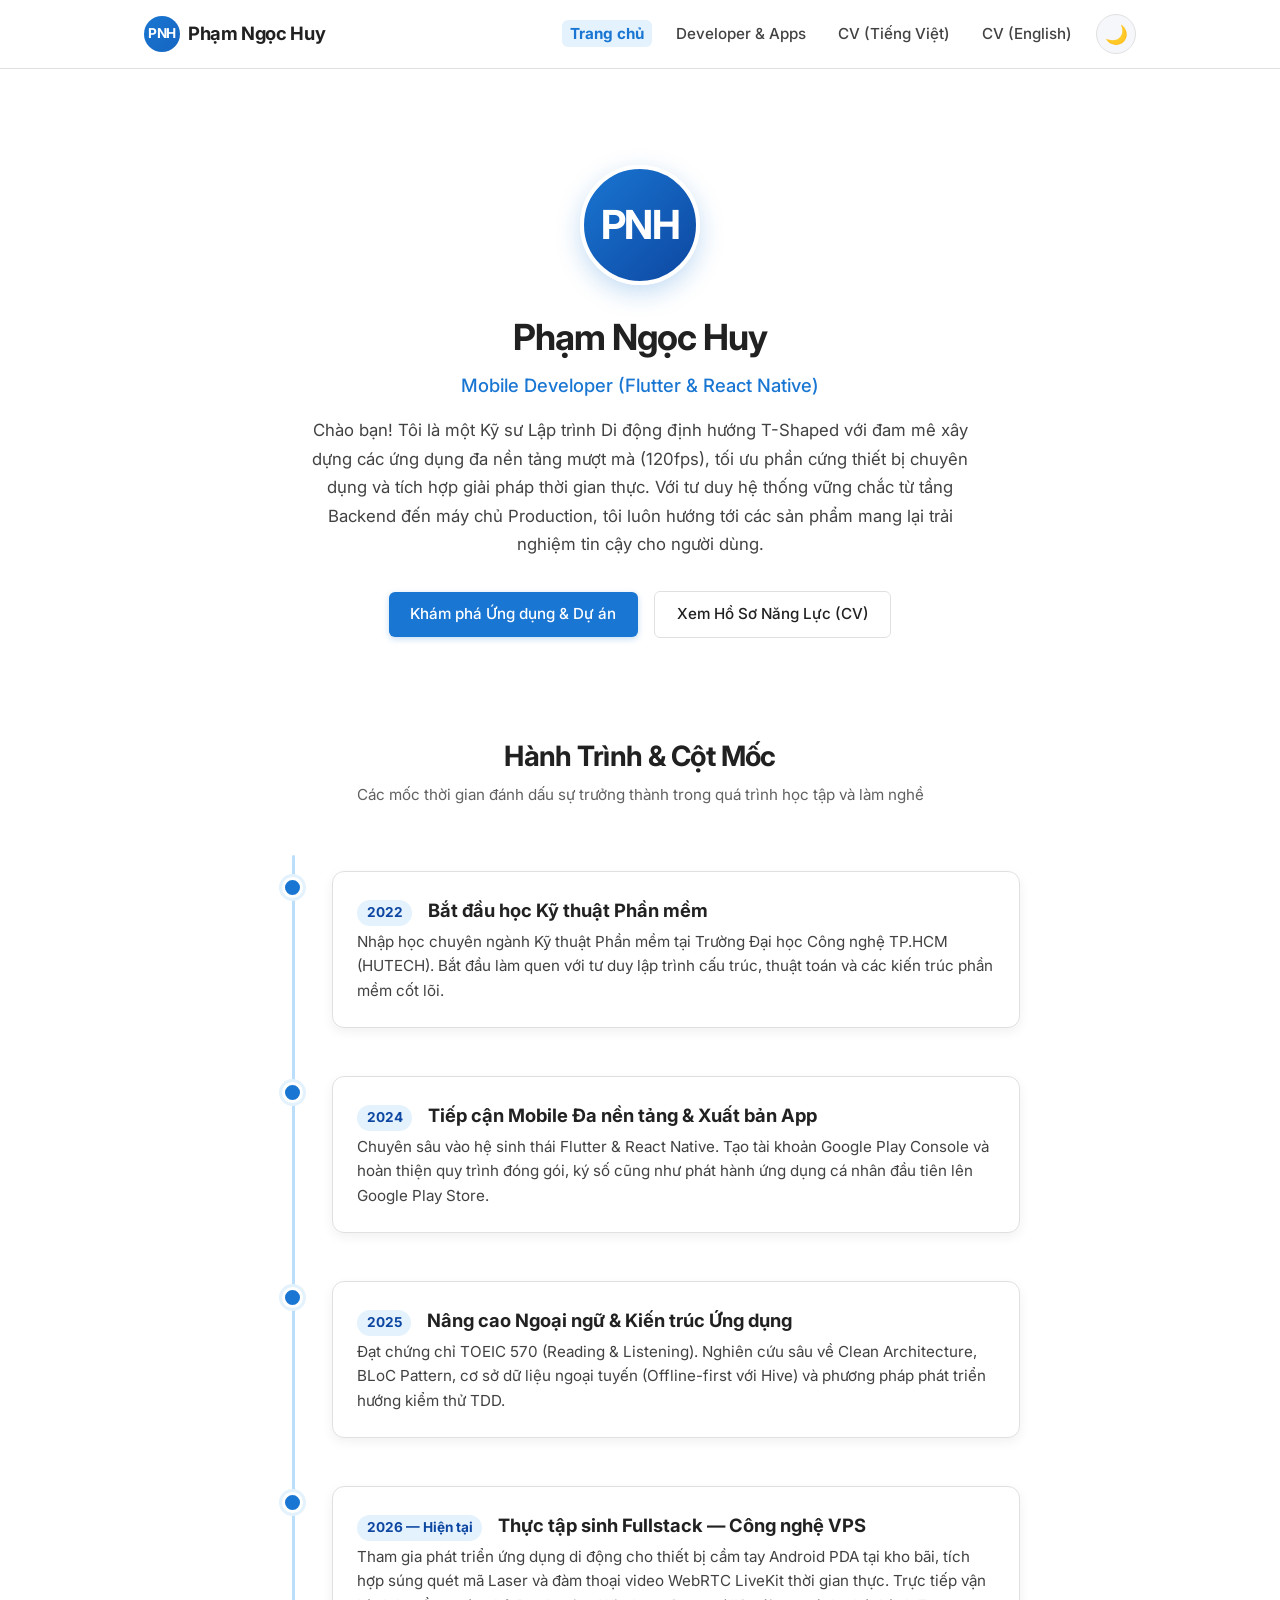
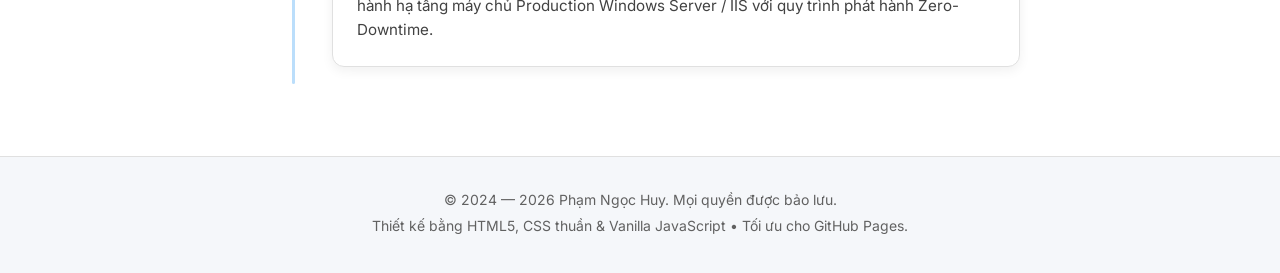
==== index.html @ 2a09f3a9 "fix(a11y, print): resolve dark mode print text, button contrast, safe storage, and accessibility" ====
<!DOCTYPE html>
<html lang="vi">
<head>
  <meta charset="UTF-8">
  <meta name="viewport" content="width=device-width, initial-scale=1.0">
  <!-- EDITABLE: Thay đổi tiêu đề và mô tả SEO cho trang web của bạn -->
  <title>Phạm Ngọc Huy — Mobile Developer Portfolio</title>
  <meta name="description" content="Website cá nhân của Phạm Ngọc Huy — Kỹ sư Lập trình Di động (Flutter & React Native), T-Shaped Fullstack Developer.">
  <link rel="icon" type="image/svg+xml" href="assets/favicon.svg">
  
  <!-- Google Fonts: Inter -->
  <link rel="preconnect" href="https://fonts.googleapis.com">
  <link rel="preconnect" href="https://fonts.gstatic.com" crossorigin>
  <link href="https://fonts.googleapis.com/css2?family=Inter:wght@400;500;700&display=swap" rel="stylesheet">
  
  <!-- Shared Stylesheet -->
  <link rel="stylesheet" href="css/style.css">
</head>
<body>

  <!-- ========================================================================
       SITE HEADER & NAVIGATION BAR
       ======================================================================== -->
  <header class="site-header">
    <div class="container nav-container">
      <a href="index.html" class="brand-link" aria-label="Trang chủ Phạm Ngọc Huy">
        <span class="brand-badge">PNH</span>
        <!-- EDITABLE: Họ tên thương hiệu -->
        <span>Phạm Ngọc Huy</span>
      </a>

      <div class="nav-controls">
        <nav aria-label="Menu chính">
          <ul class="nav-links" id="nav-links">
            <li><a href="index.html" class="nav-link active">Trang chủ</a></li>
            <li><a href="developer.html" class="nav-link">Developer & Apps</a></li>
            <li><a href="cv-vi.html" class="nav-link">CV (Tiếng Việt)</a></li>
            <li><a href="cv-en.html" class="nav-link">CV (English)</a></li>
          </ul>
        </nav>

        <!-- Dark Mode Toggle Button -->
        <button id="theme-toggle" class="theme-toggle" type="button" aria-label="Chuyển đổi giao diện Sáng/Tối" title="Chuyển đổi giao diện">
          🌙
        </button>

        <!-- Mobile Navigation Hamburger -->
        <button id="nav-toggle" class="nav-toggle" type="button" aria-label="Mở menu điều hướng" aria-expanded="false" aria-controls="nav-links">
          ☰
        </button>
      </div>
    </div>
  </header>

  <!-- ========================================================================
       MAIN CONTENT
       ======================================================================== -->
  <main class="main-content">
    <div class="container">
      
      <!-- HERO SECTION -->
      <section class="hero-section reveal" aria-labelledby="hero-title">
        <!-- EDITABLE: Avatar placeholder dạng tròn với initials PNH -->
        <div class="hero-avatar" aria-label="Avatar Phạm Ngọc Huy">PNH</div>
        
        <!-- EDITABLE: Tên và chức danh chính -->
        <h1 id="hero-title" class="hero-title">Phạm Ngọc Huy</h1>
        <p class="hero-subtitle">Mobile Developer (Flutter &amp; React Native)</p>
        
        <!-- EDITABLE: Đoạn giới thiệu ngắn 2-3 câu -->
        <p class="hero-bio">
          Chào bạn! Tôi là một Kỹ sư Lập trình Di động định hướng T-Shaped với đam mê xây dựng các ứng dụng đa nền tảng mượt mà (120fps), tối ưu phần cứng thiết bị chuyên dụng và tích hợp giải pháp thời gian thực. Với tư duy hệ thống vững chắc từ tầng Backend đến máy chủ Production, tôi luôn hướng tới các sản phẩm mang lại trải nghiệm tin cậy cho người dùng.
        </p>

        <!-- Call to Action Buttons -->
        <div class="hero-cta">
          <a href="developer.html" class="btn btn-primary">Khám phá Ứng dụng &amp; Dự án</a>
          <a href="cv-vi.html" class="btn btn-outline">Xem Hồ Sơ Năng Lực (CV)</a>
        </div>
      </section>

      <!-- MY HISTORY SECTION (VERTICAL TIMELINE) -->
      <section class="timeline-section" aria-labelledby="timeline-heading">
        <h2 id="timeline-heading" class="section-title reveal">Hành Trình &amp; Cột Mốc</h2>
        <p class="section-desc reveal">Các mốc thời gian đánh dấu sự trưởng thành trong quá trình học tập và làm nghề</p>

        <div class="timeline" role="list">
          
          <!-- TIMELINE ITEM 1 -->
          <!-- EDITABLE: Mốc 2022 -->
          <article class="timeline-item reveal" role="listitem">
            <span class="timeline-dot" aria-hidden="true"></span>
            <div class="timeline-card">
              <div class="timeline-header">
                <span class="timeline-year">2022</span>
                <h3 class="timeline-title">Bắt đầu học Kỹ thuật Phần mềm</h3>
              </div>
              <p class="timeline-desc">
                Nhập học chuyên ngành Kỹ thuật Phần mềm tại Trường Đại học Công nghệ TP.HCM (HUTECH). Bắt đầu làm quen với tư duy lập trình cấu trúc, thuật toán và các kiến trúc phần mềm cốt lõi.
              </p>
            </div>
          </article>

          <!-- TIMELINE ITEM 2 -->
          <!-- EDITABLE: Mốc 2024 -->
          <article class="timeline-item reveal" role="listitem">
            <span class="timeline-dot" aria-hidden="true"></span>
            <div class="timeline-card">
              <div class="timeline-header">
                <span class="timeline-year">2024</span>
                <h3 class="timeline-title">Tiếp cận Mobile Đa nền tảng &amp; Xuất bản App</h3>
              </div>
              <p class="timeline-desc">
                Chuyên sâu vào hệ sinh thái Flutter &amp; React Native. Tạo tài khoản Google Play Console và hoàn thiện quy trình đóng gói, ký số cũng như phát hành ứng dụng cá nhân đầu tiên lên Google Play Store.
              </p>
            </div>
          </article>

          <!-- TIMELINE ITEM 3 -->
          <!-- EDITABLE: Mốc 2025 -->
          <article class="timeline-item reveal" role="listitem">
            <span class="timeline-dot" aria-hidden="true"></span>
            <div class="timeline-card">
              <div class="timeline-header">
                <span class="timeline-year">2025</span>
                <h3 class="timeline-title">Nâng cao Ngoại ngữ &amp; Kiến trúc Ứng dụng</h3>
              </div>
              <p class="timeline-desc">
                Đạt chứng chỉ TOEIC 570 (Reading &amp; Listening). Nghiên cứu sâu về Clean Architecture, BLoC Pattern, cơ sở dữ liệu ngoại tuyến (Offline-first với Hive) và phương pháp phát triển hướng kiểm thử TDD.
              </p>
            </div>
          </article>

          <!-- TIMELINE ITEM 4 -->
          <!-- EDITABLE: Mốc 2026 / Hiện tại -->
          <article class="timeline-item reveal" role="listitem">
            <span class="timeline-dot" aria-hidden="true"></span>
            <div class="timeline-card">
              <div class="timeline-header">
                <span class="timeline-year">2026 — Hiện tại</span>
                <h3 class="timeline-title">Thực tập sinh Fullstack — Công nghệ VPS</h3>
              </div>
              <p class="timeline-desc">
                Tham gia phát triển ứng dụng di động cho thiết bị cầm tay Android PDA tại kho bãi, tích hợp súng quét mã Laser và đàm thoại video WebRTC LiveKit thời gian thực. Trực tiếp vận hành hạ tầng máy chủ Production Windows Server / IIS với quy trình phát hành Zero-Downtime.
              </p>
            </div>
          </article>

        </div>
      </section>

    </div>
  </main>

  <!-- ========================================================================
       FOOTER
       ======================================================================== -->
  <footer class="site-footer">
    <div class="container">
      <!-- EDITABLE: Thông tin bản quyền footer -->
      <p>&copy; 2024 — 2026 Phạm Ngọc Huy. Mọi quyền được bảo lưu.</p>
      <p>Thiết kế bằng HTML5, CSS thuần &amp; Vanilla JavaScript &bull; Tối ưu cho GitHub Pages.</p>
    </div>
  </footer>

  <!-- Shared JavaScript Interaction Engine -->
  <script src="js/main.js"></script>
</body>
</html>
---- css/style.css ----
/* ==========================================================================
   PERSONAL PORTFOLIO DESIGN SYSTEM — PHAM NGOC HUY
   CSS Variables, Typography, Responsive Layout, Dark Mode, Animations & Print
   ========================================================================== */

/* --------------------------------------------------------------------------
   1. CSS Custom Properties (Theme Variables)
   -------------------------------------------------------------------------- */
:root {
  /* Light Theme (Default) */
  --bg-body: #FFFFFF;
  --bg-surface: #F5F7FA;
  --bg-card: #FFFFFF;
  --bg-nav: rgba(255, 255, 255, 0.92);
  --color-primary: #1976D2;
  --color-primary-hover: #1565C0;
  --color-accent: #E3F2FD;
  --color-accent-text: #0D47A1;
  --btn-primary-text: #FFFFFF;
  --text-primary: #212121;
  --text-secondary: #424242;
  --text-muted: #616161;
  --border-color: #E0E0E0;
  --border-color-subtle: #EEEEEE;
  --card-shadow: 0 4px 12px rgba(0, 0, 0, 0.06);
  --card-shadow-hover: 0 8px 24px rgba(25, 118, 210, 0.12);
  --timeline-line-color: #BBDEFB;
  --focus-ring: rgba(25, 118, 210, 0.4);

  /* Spacing Scale */
  --space-xs: 0.25rem;
  --space-sm: 0.5rem;
  --space-md: 1rem;
  --space-lg: 1.5rem;
  --space-xl: 2rem;
  --space-2xl: 3rem;
  --space-3xl: 4.5rem;

  /* Typography */
  --font-family: 'Inter', -apple-system, BlinkMacSystemFont, 'Segoe UI', Roboto, Helvetica, Arial, sans-serif;
  --font-regular: 400;
  --font-medium: 500;
  --font-bold: 700;

  /* Layout */
  --max-width: 1040px;
  --border-radius-sm: 6px;
  --border-radius-md: 12px;
  --border-radius-lg: 16px;
  --border-radius-full: 9999px;
  --transition-normal: 0.3s ease;
}

[data-theme="dark"] {
  /* Dark Theme */
  --bg-body: #121212;
  --bg-surface: #1E1E1E;
  --bg-card: #1E1E1E;
  --bg-nav: rgba(18, 18, 18, 0.92);
  --color-primary: #42A5F5;
  --color-primary-hover: #64B5F6;
  --color-accent: #1A237E;
  --color-accent-text: #BBDEFB;
  --btn-primary-text: #0D1117;
  --text-primary: #FAFAFA;
  --text-secondary: #E0E0E0;
  --text-muted: #9E9E9E;
  --border-color: #333333;
  --border-color-subtle: #272727;
  --card-shadow: 0 4px 14px rgba(0, 0, 0, 0.4);
  --card-shadow-hover: 0 8px 26px rgba(66, 165, 245, 0.2);
  --timeline-line-color: #1E3A8A;
  --focus-ring: rgba(66, 165, 245, 0.5);
}

/* --------------------------------------------------------------------------
   2. Base Reset & Typography
   -------------------------------------------------------------------------- */
*, *::before, *::after {
  box-sizing: border-box;
  margin: 0;
  padding: 0;
}

html {
  font-size: 16px;
  scroll-behavior: smooth;
  -webkit-text-size-adjust: 100%;
}

body {
  font-family: var(--font-family);
  font-weight: var(--font-regular);
  color: var(--text-primary);
  background-color: var(--bg-body);
  line-height: 1.6;
  min-height: 100vh;
  display: flex;
  flex-direction: column;
  transition: background-color var(--transition-normal), color var(--transition-normal);
}

img, svg {
  display: block;
  max-width: 100%;
}

a {
  color: var(--color-primary);
  text-decoration: none;
  transition: color var(--transition-normal);
}

a:hover {
  color: var(--color-primary-hover);
}

button {
  font-family: inherit;
  font-size: inherit;
  cursor: pointer;
  border: none;
  background: none;
}

:focus-visible {
  outline: 3px solid var(--focus-ring);
  outline-offset: 2px;
}

/* --------------------------------------------------------------------------
   3. Container & Layout Grid
   -------------------------------------------------------------------------- */
.container {
  width: 100%;
  max-width: var(--max-width);
  margin-left: auto;
  margin-right: auto;
  padding-left: var(--space-lg);
  padding-right: var(--space-lg);
}

.main-content {
  flex: 1 0 auto;
  padding-top: var(--space-2xl);
  padding-bottom: var(--space-3xl);
}

/* --------------------------------------------------------------------------
   4. Site Header & Navigation Bar
   -------------------------------------------------------------------------- */
.site-header {
  position: sticky;
  top: 0;
  z-index: 1000;
  background-color: var(--bg-nav);
  backdrop-filter: blur(8px);
  -webkit-backdrop-filter: blur(8px);
  border-bottom: 1px solid var(--border-color);
  transition: background-color var(--transition-normal), border-color var(--transition-normal);
}

.nav-container {
  display: flex;
  align-items: center;
  justify-content: space-between;
  height: 4.25rem;
}

.brand-link {
  display: flex;
  align-items: center;
  gap: var(--space-sm);
  color: var(--text-primary);
  font-weight: var(--font-bold);
  font-size: 1.15rem;
  letter-spacing: -0.02em;
}

.brand-link:hover {
  color: var(--color-primary);
}

.brand-badge {
  display: inline-flex;
  align-items: center;
  justify-content: center;
  width: 2.25rem;
  height: 2.25rem;
  border-radius: var(--border-radius-full);
  background: linear-gradient(135deg, var(--color-primary), var(--color-primary-hover));
  color: #FFFFFF;
  font-size: 0.85rem;
  font-weight: var(--font-bold);
}

.nav-controls {
  display: flex;
  align-items: center;
  gap: var(--space-md);
}

.nav-links {
  display: flex;
  align-items: center;
  list-style: none;
  gap: var(--space-md);
}

.nav-link {
  color: var(--text-secondary);
  font-weight: var(--font-medium);
  font-size: 0.95rem;
  padding: var(--space-xs) var(--space-sm);
  border-radius: var(--border-radius-sm);
  transition: color var(--transition-normal), background-color var(--transition-normal);
}

.nav-link:hover {
  color: var(--color-primary);
  background-color: var(--color-accent);
}

.nav-link.active {
  color: var(--color-primary);
  font-weight: var(--font-bold);
  background-color: var(--color-accent);
}

/* Theme Toggle Button */
.theme-toggle {
  display: inline-flex;
  align-items: center;
  justify-content: center;
  width: 2.5rem;
  height: 2.5rem;
  border-radius: var(--border-radius-full);
  background-color: var(--bg-surface);
  border: 1px solid var(--border-color);
  color: var(--text-primary);
  font-size: 1.15rem;
  transition: background-color var(--transition-normal), border-color var(--transition-normal), transform 0.2s ease;
}

.theme-toggle:hover {
  background-color: var(--color-accent);
  color: var(--color-primary);
  transform: scale(1.05);
}

/* Mobile Nav Toggle Button */
.nav-toggle {
  display: none;
  align-items: center;
  justify-content: center;
  width: 2.5rem;
  height: 2.5rem;
  border-radius: var(--border-radius-sm);
  background-color: var(--bg-surface);
  border: 1px solid var(--border-color);
  color: var(--text-primary);
  font-size: 1.25rem;
}

/* --------------------------------------------------------------------------
   5. Buttons & Badges
   -------------------------------------------------------------------------- */
.btn {
  display: inline-flex;
  align-items: center;
  justify-content: center;
  gap: var(--space-sm);
  padding: 0.65rem 1.35rem;
  border-radius: var(--border-radius-sm);
  font-weight: var(--font-medium);
  font-size: 0.95rem;
  text-align: center;
  transition: all var(--transition-normal);
}

.btn-primary {
  background-color: var(--color-primary);
  color: var(--btn-primary-text);
  box-shadow: 0 2px 6px rgba(25, 118, 210, 0.25);
}

.btn-primary:hover {
  background-color: var(--color-primary-hover);
  color: var(--btn-primary-text);
  box-shadow: 0 4px 12px rgba(25, 118, 210, 0.35);
  transform: translateY(-1px);
}

.btn-outline {
  border: 1px solid var(--border-color);
  background-color: var(--bg-card);
  color: var(--text-primary);
}

.btn-outline:hover {
  border-color: var(--color-primary);
  color: var(--color-primary);
  background-color: var(--color-accent);
}

.badge {
  display: inline-block;
  font-size: 0.75rem;
  font-weight: var(--font-bold);
  padding: 0.2rem 0.65rem;
  border-radius: var(--border-radius-full);
  text-transform: uppercase;
  letter-spacing: 0.03em;
}

.badge-android {
  background-color: #E8F5E9;
  color: #2E7D32;
}

[data-theme="dark"] .badge-android {
  background-color: #1B5E20;
  color: #A5D6A7;
}

.badge-crossplatform {
  background-color: var(--color-accent);
  color: var(--color-accent-text);
}

/* --------------------------------------------------------------------------
   6. Hero Section (index.html)
   -------------------------------------------------------------------------- */
.hero-section {
  text-align: center;
  padding: var(--space-2xl) 0;
  margin-bottom: var(--space-2xl);
}

.hero-avatar {
  width: 7.5rem;
  height: 7.5rem;
  margin: 0 auto var(--space-lg);
  border-radius: var(--border-radius-full);
  background: linear-gradient(135deg, var(--color-primary), #0D47A1);
  color: #FFFFFF;
  display: flex;
  align-items: center;
  justify-content: center;
  font-size: 2.5rem;
  font-weight: var(--font-bold);
  letter-spacing: -0.04em;
  box-shadow: 0 8px 24px rgba(25, 118, 210, 0.25);
  border: 4px solid var(--bg-body);
}

.hero-title {
  font-size: 2.25rem;
  font-weight: var(--font-bold);
  letter-spacing: -0.03em;
  margin-bottom: var(--space-xs);
  color: var(--text-primary);
}

.hero-subtitle {
  font-size: 1.15rem;
  font-weight: var(--font-medium);
  color: var(--color-primary);
  margin-bottom: var(--space-md);
}

.hero-bio {
  max-width: 680px;
  margin: 0 auto var(--space-xl);
  font-size: 1.05rem;
  color: var(--text-secondary);
  line-height: 1.7;
}

.hero-cta {
  display: flex;
  align-items: center;
  justify-content: center;
  gap: var(--space-md);
  flex-wrap: wrap;
}

/* --------------------------------------------------------------------------
   7. Vertical Timeline Section (index.html)
   -------------------------------------------------------------------------- */
.section-title {
  font-size: 1.75rem;
  font-weight: var(--font-bold);
  letter-spacing: -0.02em;
  text-align: center;
  margin-bottom: var(--space-xs);
  color: var(--text-primary);
}

.section-desc {
  text-align: center;
  color: var(--text-muted);
  margin-bottom: var(--space-2xl);
  font-size: 0.95rem;
}

.timeline {
  position: relative;
  max-width: 760px;
  margin: 0 auto;
  padding: var(--space-md) 0;
}

/* Timeline central line */
.timeline::before {
  content: "";
  position: absolute;
  top: 0;
  bottom: 0;
  left: 2rem;
  width: 3px;
  background-color: var(--timeline-line-color);
  border-radius: var(--border-radius-full);
}

.timeline-item {
  position: relative;
  margin-bottom: var(--space-2xl);
  padding-left: 4.5rem;
}

.timeline-item:last-child {
  margin-bottom: 0;
}

/* Node Dot */
.timeline-dot {
  position: absolute;
  left: 1.35rem;
  top: 0.35rem;
  width: 1.35rem;
  height: 1.35rem;
  border-radius: var(--border-radius-full);
  background-color: var(--color-primary);
  border: 3px solid var(--bg-body);
  box-shadow: 0 0 0 3px var(--color-accent);
  transition: transform 0.2s ease, background-color var(--transition-normal);
}

.timeline-item:hover .timeline-dot {
  transform: scale(1.25);
  background-color: var(--color-primary-hover);
}

.timeline-card {
  background-color: var(--bg-card);
  border: 1px solid var(--border-color);
  border-radius: var(--border-radius-md);
  padding: var(--space-lg);
  box-shadow: var(--card-shadow);
  transition: transform var(--transition-normal), box-shadow var(--transition-normal), border-color var(--transition-normal);
}

.timeline-card:hover {
  transform: translateY(-2px);
  box-shadow: var(--card-shadow-hover);
  border-color: var(--color-primary);
}

.timeline-header {
  display: flex;
  align-items: baseline;
  justify-content: space-between;
  gap: var(--space-md);
  margin-bottom: var(--space-xs);
  flex-wrap: wrap;
}

.timeline-year {
  display: inline-block;
  font-size: 0.85rem;
  font-weight: var(--font-bold);
  color: var(--color-accent-text);
  background-color: var(--color-accent);
  padding: 0.15rem 0.6rem;
  border-radius: var(--border-radius-full);
}

.timeline-title {
  font-size: 1.15rem;
  font-weight: var(--font-bold);
  color: var(--text-primary);
  flex: 1;
}

.timeline-desc {
  font-size: 0.95rem;
  color: var(--text-secondary);
  line-height: 1.6;
}

/* --------------------------------------------------------------------------
   8. Developer & Projects Page (developer.html)
   -------------------------------------------------------------------------- */
.developer-intro {
  max-width: 800px;
  margin: 0 auto var(--space-2xl);
  text-align: center;
}

.card-grid {
  display: grid;
  grid-template-columns: repeat(auto-fill, minmax(320px, 1fr));
  gap: var(--space-lg);
  margin-bottom: var(--space-3xl);
}

.app-card {
  background-color: var(--bg-card);
  border: 1px solid var(--border-color);
  border-radius: var(--border-radius-md);
  padding: var(--space-lg);
  display: flex;
  flex-direction: column;
  box-shadow: var(--card-shadow);
  transition: transform var(--transition-normal), box-shadow var(--transition-normal), border-color var(--transition-normal);
}

.app-card:hover {
  transform: translateY(-3px);
  box-shadow: var(--card-shadow-hover);
  border-color: var(--color-primary);
}

.app-card-top {
  display: flex;
  align-items: center;
  justify-content: space-between;
  gap: var(--space-md);
  margin-bottom: var(--space-md);
}

.card-icon {
  width: 3.25rem;
  height: 3.25rem;
  border-radius: var(--border-radius-md);
  background: linear-gradient(135deg, var(--color-accent), var(--bg-surface));
  border: 1px solid var(--border-color);
  color: var(--color-primary);
  display: flex;
  align-items: center;
  justify-content: center;
  font-weight: var(--font-bold);
  font-size: 1.25rem;
  flex-shrink: 0;
}

.app-title {
  font-size: 1.25rem;
  font-weight: var(--font-bold);
  color: var(--text-primary);
  margin-bottom: var(--space-xs);
}

.app-desc {
  font-size: 0.925rem;
  color: var(--text-secondary);
  line-height: 1.6;
  margin-bottom: var(--space-md);
  flex-grow: 1;
}

.tech-tags {
  display: flex;
  flex-wrap: wrap;
  gap: 0.4rem;
  margin-bottom: var(--space-lg);
}

.tag {
  font-size: 0.75rem;
  font-weight: var(--font-medium);
  padding: 0.15rem 0.55rem;
  border-radius: var(--border-radius-sm);
  background-color: var(--bg-surface);
  color: var(--text-secondary);
  border: 1px solid var(--border-color);
}

.app-card-actions {
  display: flex;
  align-items: center;
  gap: var(--space-sm);
  padding-top: var(--space-sm);
  border-top: 1px solid var(--border-color-subtle);
}

.app-card-actions a {
  font-size: 0.85rem;
  font-weight: var(--font-medium);
}

/* Tech Stack Badge Cluster */
.tech-cluster-grid {
  display: grid;
  grid-template-columns: repeat(auto-fit, minmax(260px, 1fr));
  gap: var(--space-lg);
  margin-bottom: var(--space-3xl);
}

.tech-cluster-card {
  background-color: var(--bg-card);
  border: 1px solid var(--border-color);
  border-radius: var(--border-radius-md);
  padding: var(--space-lg);
  box-shadow: var(--card-shadow);
}

.tech-cluster-card h3 {
  font-size: 1.1rem;
  font-weight: var(--font-bold);
  color: var(--color-primary);
  margin-bottom: var(--space-md);
  display: flex;
  align-items: center;
  gap: var(--space-xs);
}

/* GitHub Profile Callout */
.github-callout {
  background: linear-gradient(135deg, var(--bg-card), var(--bg-surface));
  border: 1px solid var(--border-color);
  border-radius: var(--border-radius-md);
  padding: var(--space-xl);
  text-align: center;
  box-shadow: var(--card-shadow);
}

.github-callout h3 {
  font-size: 1.35rem;
  font-weight: var(--font-bold);
  margin-bottom: var(--space-xs);
}

.github-callout p {
  color: var(--text-secondary);
  margin-bottom: var(--space-lg);
}

/* --------------------------------------------------------------------------
   9. Resume & CV Sheets (cv-en.html, cv-vi.html)
   -------------------------------------------------------------------------- */
.cv-actions {
  display: flex;
  align-items: center;
  justify-content: space-between;
  margin-bottom: var(--space-xl);
  gap: var(--space-md);
  flex-wrap: wrap;
}

.cv-sheet {
  background-color: var(--bg-card);
  border: 1px solid var(--border-color);
  border-radius: var(--border-radius-md);
  padding: var(--space-2xl);
  box-shadow: var(--card-shadow);
  max-width: 860px;
  margin: 0 auto;
}

.cv-header {
  text-align: center;
  border-bottom: 2px solid var(--border-color);
  padding-bottom: var(--space-lg);
  margin-bottom: var(--space-xl);
}

.cv-name {
  font-size: 2rem;
  font-weight: var(--font-bold);
  letter-spacing: -0.02em;
  color: var(--text-primary);
  margin-bottom: 0.25rem;
}

.cv-role {
  font-size: 1.1rem;
  font-weight: var(--font-bold);
  color: var(--color-primary);
  margin-bottom: var(--space-sm);
}

.cv-contact {
  display: flex;
  align-items: center;
  justify-content: center;
  flex-wrap: wrap;
  gap: var(--space-sm) var(--space-md);
  font-size: 0.9rem;
  color: var(--text-secondary);
}

.cv-contact a {
  color: var(--color-primary);
  text-decoration: underline;
}

.cv-section {
  margin-bottom: var(--space-xl);
}

.cv-section:last-child {
  margin-bottom: 0;
}

.cv-section-title {
  font-size: 1.1rem;
  font-weight: var(--font-bold);
  text-transform: uppercase;
  letter-spacing: 0.04em;
  color: var(--text-primary);
  border-bottom: 1.5px solid var(--color-primary);
  padding-bottom: 0.35rem;
  margin-bottom: var(--space-md);
}

.cv-item {
  margin-bottom: var(--space-lg);
}

.cv-item:last-child {
  margin-bottom: 0;
}

.cv-item-header {
  display: flex;
  align-items: baseline;
  justify-content: space-between;
  gap: var(--space-md);
  flex-wrap: wrap;
  margin-bottom: 0.25rem;
}

.cv-item-title {
  font-size: 1.05rem;
  font-weight: var(--font-bold);
  color: var(--text-primary);
}

.cv-item-sub {
  font-size: 0.9rem;
  font-weight: var(--font-medium);
  font-style: italic;
  color: var(--color-primary);
}

.cv-item-time {
  font-size: 0.85rem;
  color: var(--text-muted);
  font-weight: var(--font-medium);
}

.cv-list {
  list-style: disc;
  padding-left: 1.25rem;
  margin-top: 0.4rem;
}

.cv-list li {
  margin-bottom: 0.35rem;
  font-size: 0.925rem;
  color: var(--text-secondary);
  line-height: 1.55;
}

.cv-skills-grid {
  display: grid;
  grid-template-columns: 1fr;
  gap: var(--space-sm);
  font-size: 0.925rem;
}

.cv-skill-line strong {
  color: var(--text-primary);
  font-weight: var(--font-bold);
}

/* --------------------------------------------------------------------------
   10. Scroll Reveal Animation & Utilities
   -------------------------------------------------------------------------- */
.reveal {
  opacity: 0;
  transform: translateY(20px);
  transition: opacity 0.6s cubic-bezier(0.2, 0.8, 0.2, 1), transform 0.6s cubic-bezier(0.2, 0.8, 0.2, 1);
  will-change: opacity, transform;
}

.reveal.is-visible {
  opacity: 1;
  transform: translateY(0);
}

/* Vestibular accessibility: respect user preference for reduced motion */
@media (prefers-reduced-motion: reduce) {
  html {
    scroll-behavior: auto;
  }
  .reveal {
    opacity: 1;
    transform: none;
    transition: none;
  }
}

/* --------------------------------------------------------------------------
   11. Footer
   -------------------------------------------------------------------------- */
.site-footer {
  flex-shrink: 0;
  border-top: 1px solid var(--border-color);
  background-color: var(--bg-surface);
  padding: var(--space-xl) 0;
  text-align: center;
  font-size: 0.875rem;
  color: var(--text-muted);
  transition: background-color var(--transition-normal), border-color var(--transition-normal);
}

.site-footer p {
  margin-bottom: 0.25rem;
}

/* --------------------------------------------------------------------------
   12. Responsive Breakpoints (< 768px)
   -------------------------------------------------------------------------- */
@media (max-width: 768px) {
  .container {
    padding-left: var(--space-md);
    padding-right: var(--space-md);
  }

  .nav-toggle {
    display: inline-flex;
  }

  .nav-links {
    position: absolute;
    top: 4.25rem;
    left: 0;
    right: 0;
    background-color: var(--bg-card);
    border-bottom: 1px solid var(--border-color);
    flex-direction: column;
    padding: var(--space-md) var(--space-lg);
    box-shadow: 0 8px 16px rgba(0, 0, 0, 0.08);
    display: none;
  }

  .nav-links.is-open {
    display: flex;
  }

  .nav-link {
    width: 100%;
    padding: 0.65rem var(--space-md);
  }

  .hero-title {
    font-size: 1.85rem;
  }

  .timeline::before {
    left: 1rem;
  }

  .timeline-item {
    padding-left: 2.75rem;
  }

  .timeline-dot {
    left: 0.35rem;
  }

  .cv-sheet {
    padding: var(--space-lg);
  }

  .card-grid {
    grid-template-columns: 1fr;
  }
}

/* --------------------------------------------------------------------------
   13. Print Stylesheet (Clean 1-column A4 PDF Export)
   -------------------------------------------------------------------------- */
@page {
  size: A4 portrait;
  margin: 12mm 15mm;
}

@media print {
  /* Override custom properties so Dark Mode doesn't print white-on-white text */
  :root,
  [data-theme="dark"] {
    --bg-body: #FFFFFF;
    --bg-surface: #FFFFFF;
    --bg-card: #FFFFFF;
    --text-primary: #000000;
    --text-secondary: #222222;
    --text-muted: #555555;
    --color-primary: #000000;
    --color-accent-text: #000000;
    --border-color: #CCCCCC;
    --border-color-subtle: #E0E0E0;
  }

  body {
    background-color: #FFFFFF;
    color: #000000;
    font-size: 11pt;
    line-height: 1.4;
  }

  .site-header,
  .site-footer,
  .cv-actions,
  .theme-toggle,
  .nav-toggle {
    display: none;
  }

  .main-content {
    padding: 0;
  }

  .cv-sheet {
    border: none;
    box-shadow: none;
    padding: 0;
    max-width: 100%;
  }

  .cv-section-title {
    border-bottom: 1px solid #000000;
    color: #000000;
    break-inside: avoid;
    page-break-inside: avoid;
  }

  .cv-item {
    break-inside: avoid;
    page-break-inside: avoid;
  }

  .cv-item-sub {
    color: #333333;
  }

  .reveal {
    opacity: 1;
    transform: none;
    transition: none;
  }

  a {
    color: #000000;
    text-decoration: none;
  }
}
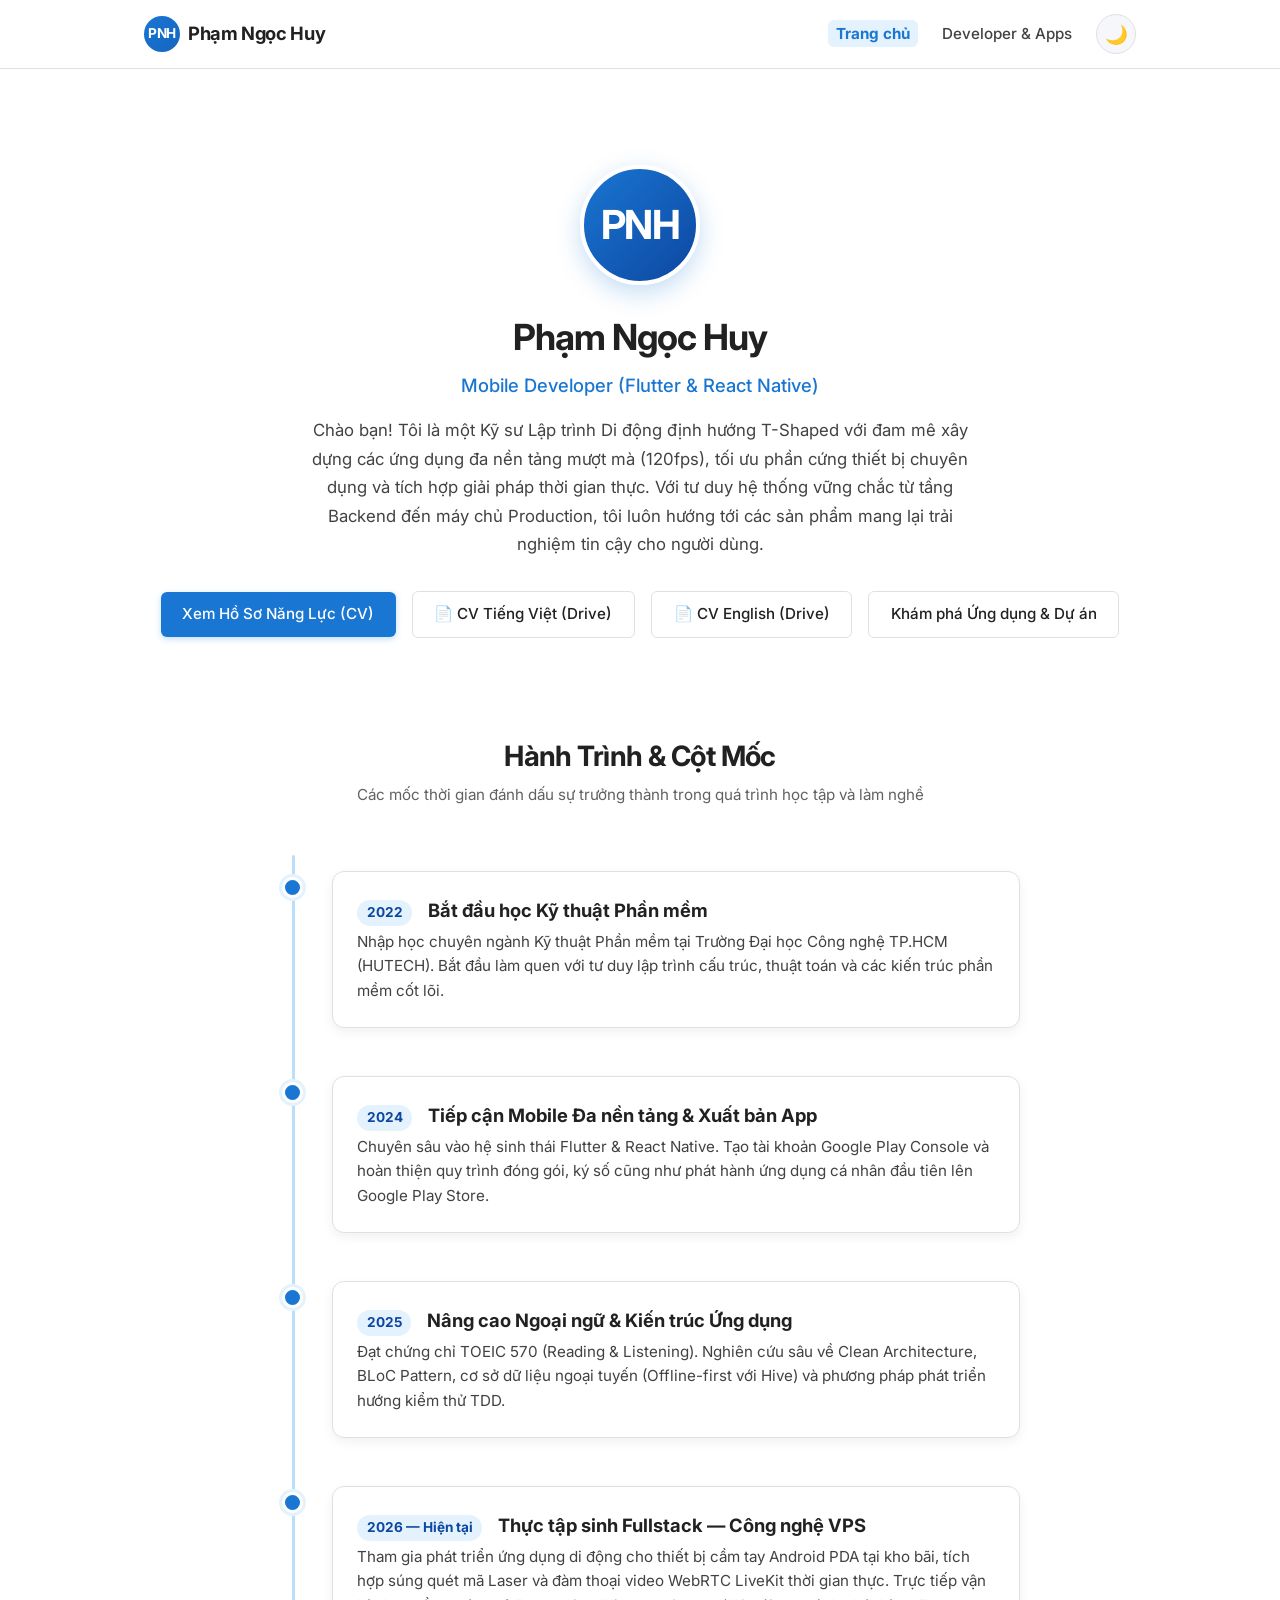
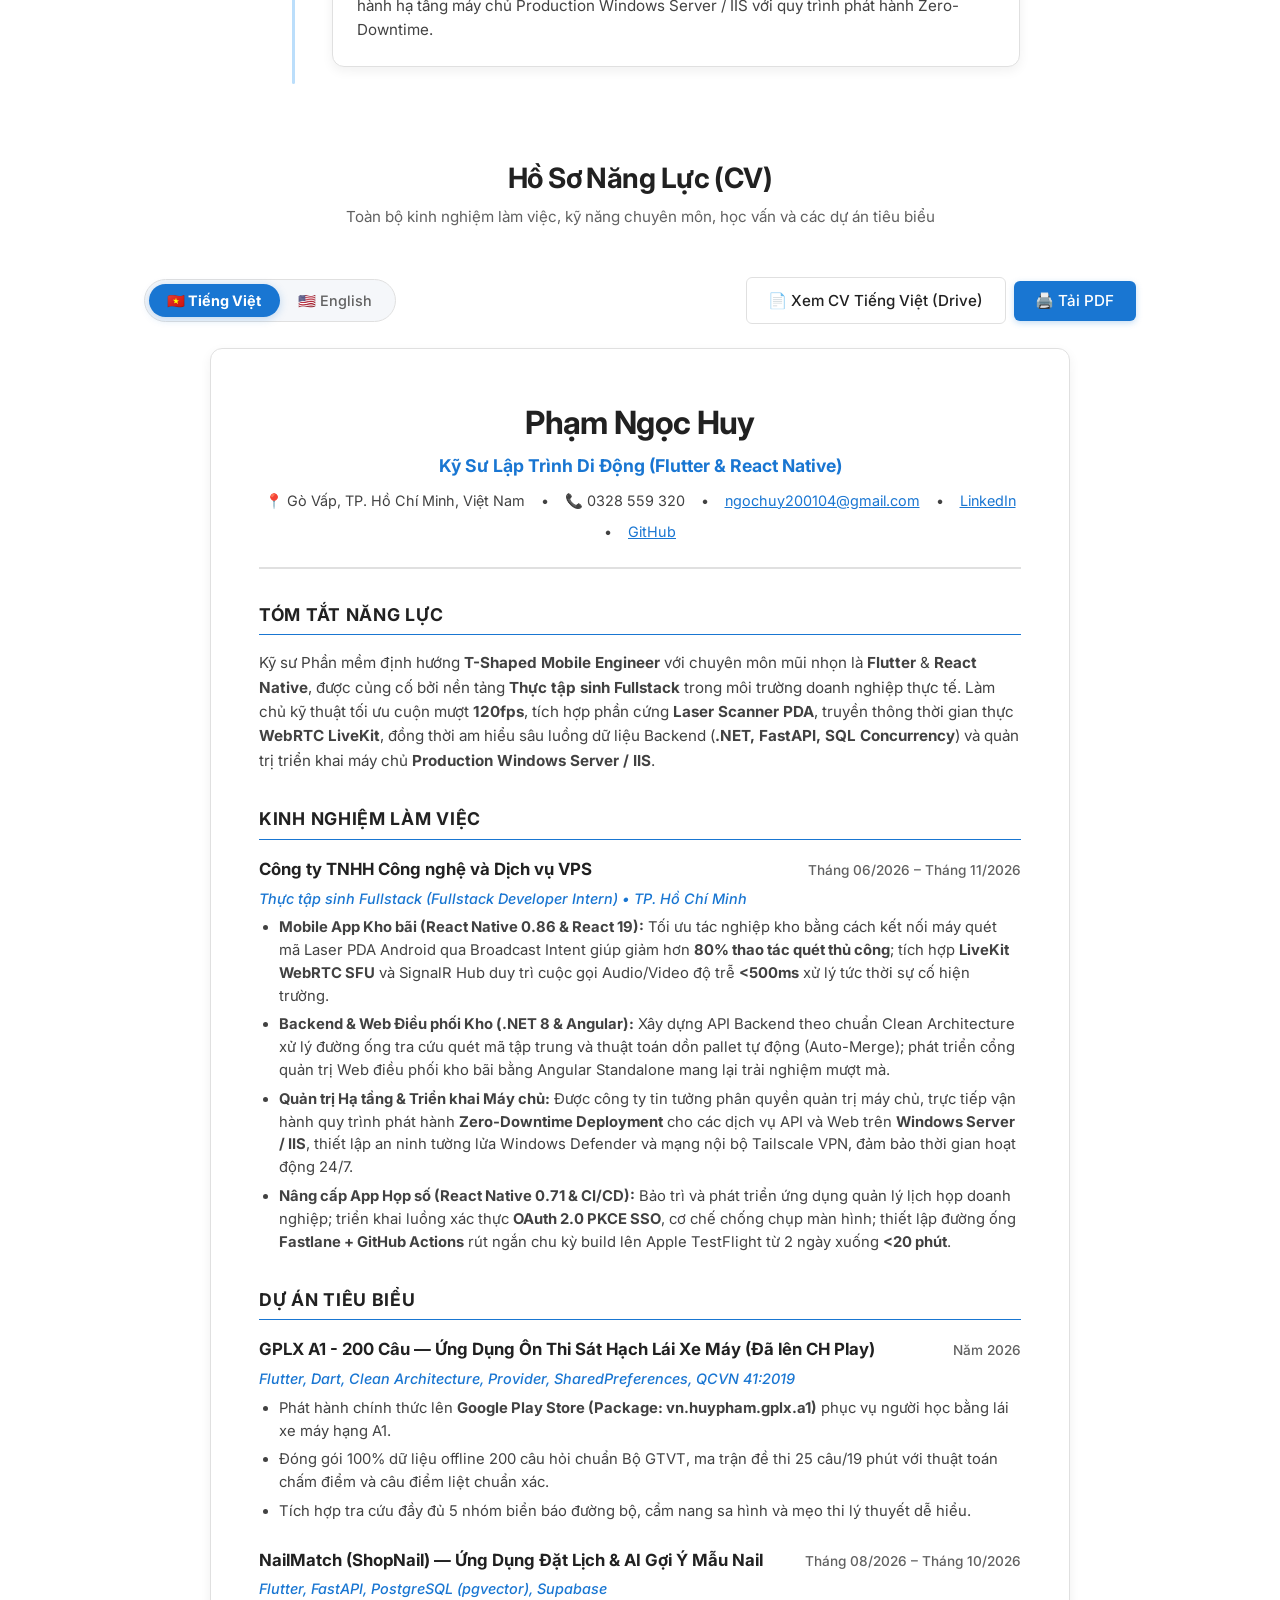
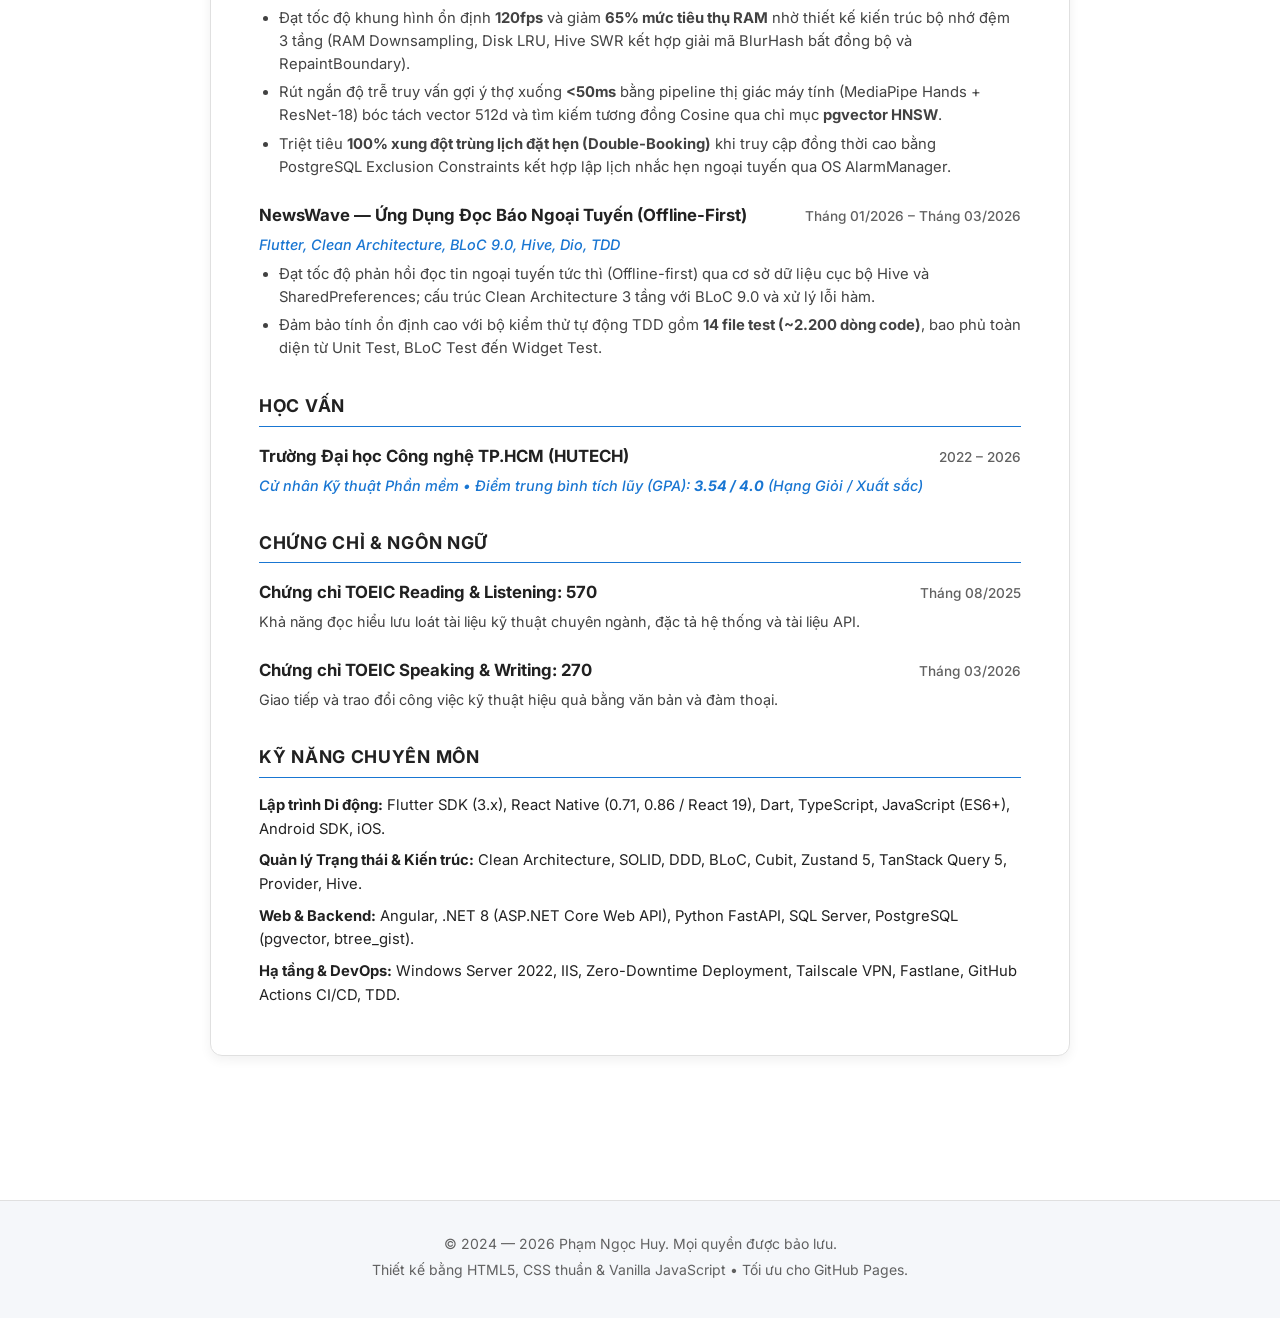
==== commit 77994ff2: "feat: restructure to 2-page layout with integrated bilingual CV, external drive config, and CH Play " ====
--- a/index.html
+++ b/index.html
@@ -3,9 +3,8 @@
 <head>
   <meta charset="UTF-8">
   <meta name="viewport" content="width=device-width, initial-scale=1.0">
-  <!-- EDITABLE: Thay đổi tiêu đề và mô tả SEO cho trang web của bạn -->
-  <title>Phạm Ngọc Huy — Mobile Developer Portfolio</title>
-  <meta name="description" content="Website cá nhân của Phạm Ngọc Huy — Kỹ sư Lập trình Di động (Flutter & React Native), T-Shaped Fullstack Developer.">
+  <title>Phạm Ngọc Huy — Mobile Developer Portfolio &amp; CV</title>
+  <meta name="description" content="Website cá nhân &amp; Hồ sơ năng lực của Phạm Ngọc Huy — Kỹ sư Lập trình Di động (Flutter &amp; React Native), T-Shaped Mobile Engineer.">
   <link rel="icon" type="image/svg+xml" href="assets/favicon.svg">
   
   <!-- Google Fonts: Inter -->
@@ -25,7 +24,6 @@
     <div class="container nav-container">
       <a href="index.html" class="brand-link" aria-label="Trang chủ Phạm Ngọc Huy">
         <span class="brand-badge">PNH</span>
-        <!-- EDITABLE: Họ tên thương hiệu -->
         <span>Phạm Ngọc Huy</span>
       </a>
 
@@ -33,9 +31,7 @@
         <nav aria-label="Menu chính">
           <ul class="nav-links" id="nav-links">
             <li><a href="index.html" class="nav-link active">Trang chủ</a></li>
-            <li><a href="developer.html" class="nav-link">Developer & Apps</a></li>
-            <li><a href="cv-vi.html" class="nav-link">CV (Tiếng Việt)</a></li>
-            <li><a href="cv-en.html" class="nav-link">CV (English)</a></li>
+            <li><a href="developer.html" class="nav-link">Developer &amp; Apps</a></li>
           </ul>
         </nav>
 
@@ -60,22 +56,25 @@
       
       <!-- HERO SECTION -->
       <section class="hero-section reveal" aria-labelledby="hero-title">
-        <!-- EDITABLE: Avatar placeholder dạng tròn với initials PNH -->
         <div class="hero-avatar" aria-label="Avatar Phạm Ngọc Huy">PNH</div>
         
-        <!-- EDITABLE: Tên và chức danh chính -->
         <h1 id="hero-title" class="hero-title">Phạm Ngọc Huy</h1>
         <p class="hero-subtitle">Mobile Developer (Flutter &amp; React Native)</p>
         
-        <!-- EDITABLE: Đoạn giới thiệu ngắn 2-3 câu -->
         <p class="hero-bio">
           Chào bạn! Tôi là một Kỹ sư Lập trình Di động định hướng T-Shaped với đam mê xây dựng các ứng dụng đa nền tảng mượt mà (120fps), tối ưu phần cứng thiết bị chuyên dụng và tích hợp giải pháp thời gian thực. Với tư duy hệ thống vững chắc từ tầng Backend đến máy chủ Production, tôi luôn hướng tới các sản phẩm mang lại trải nghiệm tin cậy cho người dùng.
         </p>
 
         <!-- Call to Action Buttons -->
         <div class="hero-cta">
-          <a href="developer.html" class="btn btn-primary">Khám phá Ứng dụng &amp; Dự án</a>
-          <a href="cv-vi.html" class="btn btn-outline">Xem Hồ Sơ Năng Lực (CV)</a>
+          <a href="#cv-section" class="btn btn-primary">Xem Hồ Sơ Năng Lực (CV)</a>
+          <a href="#" target="_blank" rel="noopener noreferrer" class="btn btn-outline btn-drive-cv-vi" data-config="driveCvViUrl" title="Mở CV Tiếng Việt trên Google Drive">
+            📄 CV Tiếng Việt (Drive)
+          </a>
+          <a href="#" target="_blank" rel="noopener noreferrer" class="btn btn-outline btn-drive-cv-en" data-config="driveCvEnUrl" title="Mở CV Tiếng Anh trên Google Drive">
+            📄 CV English (Drive)
+          </a>
+          <a href="developer.html" class="btn btn-outline">Khám phá Ứng dụng &amp; Dự án</a>
         </div>
       </section>
 
@@ -86,8 +85,7 @@
 
         <div class="timeline" role="list">
           
-          <!-- TIMELINE ITEM 1 -->
-          <!-- EDITABLE: Mốc 2022 -->
+          <!-- TIMELINE ITEM 1: 2022 -->
           <article class="timeline-item reveal" role="listitem">
             <span class="timeline-dot" aria-hidden="true"></span>
             <div class="timeline-card">
@@ -101,8 +99,7 @@
             </div>
           </article>
 
-          <!-- TIMELINE ITEM 2 -->
-          <!-- EDITABLE: Mốc 2024 -->
+          <!-- TIMELINE ITEM 2: 2024 -->
           <article class="timeline-item reveal" role="listitem">
             <span class="timeline-dot" aria-hidden="true"></span>
             <div class="timeline-card">
@@ -116,8 +113,7 @@
             </div>
           </article>
 
-          <!-- TIMELINE ITEM 3 -->
-          <!-- EDITABLE: Mốc 2025 -->
+          <!-- TIMELINE ITEM 3: 2025 -->
           <article class="timeline-item reveal" role="listitem">
             <span class="timeline-dot" aria-hidden="true"></span>
             <div class="timeline-card">
@@ -131,8 +127,7 @@
             </div>
           </article>
 
-          <!-- TIMELINE ITEM 4 -->
-          <!-- EDITABLE: Mốc 2026 / Hiện tại -->
+          <!-- TIMELINE ITEM 4: 2026 -->
           <article class="timeline-item reveal" role="listitem">
             <span class="timeline-dot" aria-hidden="true"></span>
             <div class="timeline-card">
@@ -149,6 +144,351 @@
         </div>
       </section>
 
+      <!-- ====================================================================
+           INTEGRATED CV SECTION (Tiếng Việt & English Tabs)
+           ==================================================================== -->
+      <section id="cv-section" class="cv-section-wrapper reveal" aria-labelledby="cv-main-heading" style="margin-top: var(--space-3xl); margin-bottom: var(--space-3xl);">
+        <h2 id="cv-main-heading" class="section-title">Hồ Sơ Năng Lực (CV)</h2>
+        <p class="section-desc">Toàn bộ kinh nghiệm làm việc, kỹ năng chuyên môn, học vấn và các dự án tiêu biểu</p>
+
+        <!-- CV TAB SWITCHER & ACTION CONTROLS -->
+        <div class="cv-tabs-container">
+          <div class="cv-tabs" role="tablist" aria-label="Chọn ngôn ngữ CV">
+            <button type="button" class="cv-tab-btn active" data-tab="vi" role="tab" aria-selected="true" aria-controls="cv-panel-vi">
+              🇻🇳 Tiếng Việt
+            </button>
+            <button type="button" class="cv-tab-btn" data-tab="en" role="tab" aria-selected="false" aria-controls="cv-panel-en">
+              🇺🇸 English
+            </button>
+          </div>
+
+          <div class="cv-actions">
+            <a href="#" target="_blank" rel="noopener noreferrer" class="btn btn-outline btn-drive-cv" data-config="driveCvUrl" id="drive-cv-btn" title="Mở file CV gốc trên Google Drive">
+              📄 Xem file trên Google Drive
+            </a>
+            <button type="button" class="btn btn-primary" onclick="window.print()" title="In hoặc lưu CV dưới dạng file PDF">
+              🖨️ Tải PDF
+            </button>
+          </div>
+        </div>
+
+        <!-- ==================================================================
+             TAB 1: BẢN TIẾNG VIỆT (VIETNAMESE CV)
+             ================================================================== -->
+        <div id="cv-panel-vi" class="cv-tab-panel active" data-lang="vi" role="tabpanel">
+          <article class="cv-sheet">
+            
+            <header class="cv-header">
+              <h1 class="cv-name">Phạm Ngọc Huy</h1>
+              <p class="cv-role">Kỹ Sư Lập Trình Di Động (Flutter &amp; React Native)</p>
+              
+              <div class="cv-contact">
+                <span>📍 Gò Vấp, TP. Hồ Chí Minh, Việt Nam</span>
+                <span>&bull;</span>
+                <span>📞 0328 559 320</span>
+                <span>&bull;</span>
+                <a href="mailto:ngochuy200104@gmail.com">ngochuy200104@gmail.com</a>
+                <span>&bull;</span>
+                <a href="https://www.linkedin.com/in/pham-ngoc-huy-29689b378/" target="_blank" rel="noopener noreferrer" data-config="linkedinUrl">LinkedIn</a>
+                <span>&bull;</span>
+                <a href="https://github.com/huypham200104" target="_blank" rel="noopener noreferrer" data-config="githubUrl">GitHub</a>
+              </div>
+            </header>
+
+            <!-- TÓM TẮT NĂNG LỰC -->
+            <section class="cv-section">
+              <h3 class="cv-section-title">Tóm tắt năng lực</h3>
+              <p style="font-size: 0.95rem; line-height: 1.6; color: var(--text-secondary);">
+                Kỹ sư Phần mềm định hướng <strong>T-Shaped Mobile Engineer</strong> với chuyên môn mũi nhọn là <strong>Flutter</strong> &amp; <strong>React Native</strong>, được củng cố bởi nền tảng <strong>Thực tập sinh Fullstack</strong> trong môi trường doanh nghiệp thực tế. Làm chủ kỹ thuật tối ưu cuộn mượt <strong>120fps</strong>, tích hợp phần cứng <strong>Laser Scanner PDA</strong>, truyền thông thời gian thực <strong>WebRTC LiveKit</strong>, đồng thời am hiểu sâu luồng dữ liệu Backend (<strong>.NET, FastAPI, SQL Concurrency</strong>) và quản trị triển khai máy chủ <strong>Production Windows Server / IIS</strong>.
+              </p>
+            </section>
+
+            <!-- KINH NGHIỆM LÀM VIỆC -->
+            <section class="cv-section">
+              <h3 class="cv-section-title">Kinh nghiệm làm việc</h3>
+              
+              <div class="cv-item">
+                <div class="cv-item-header">
+                  <span class="cv-item-title">Công ty TNHH Công nghệ và Dịch vụ VPS</span>
+                  <span class="cv-item-time">Tháng 06/2026 &ndash; Tháng 11/2026</span>
+                </div>
+                <p class="cv-item-sub">Thực tập sinh Fullstack (Fullstack Developer Intern) &bull; TP. Hồ Chí Minh</p>
+                <ul class="cv-list">
+                  <li>
+                    <strong>Mobile App Kho bãi (React Native 0.86 &amp; React 19):</strong> Tối ưu tác nghiệp kho bằng cách kết nối máy quét mã Laser PDA Android qua Broadcast Intent giúp giảm hơn <strong>80% thao tác quét thủ công</strong>; tích hợp <strong>LiveKit WebRTC SFU</strong> và SignalR Hub duy trì cuộc gọi Audio/Video độ trễ <strong>&lt;500ms</strong> xử lý tức thời sự cố hiện trường.
+                  </li>
+                  <li>
+                    <strong>Backend &amp; Web Điều phối Kho (.NET 8 &amp; Angular):</strong> Xây dựng API Backend theo chuẩn Clean Architecture xử lý đường ống tra cứu quét mã tập trung và thuật toán dồn pallet tự động (Auto-Merge); phát triển cổng quản trị Web điều phối kho bãi bằng Angular Standalone mang lại trải nghiệm mượt mà.
+                  </li>
+                  <li>
+                    <strong>Quản trị Hạ tầng &amp; Triển khai Máy chủ:</strong> Được công ty tin tưởng phân quyền quản trị máy chủ, trực tiếp vận hành quy trình phát hành <strong>Zero-Downtime Deployment</strong> cho các dịch vụ API và Web trên <strong>Windows Server / IIS</strong>, thiết lập an ninh tường lửa Windows Defender và mạng nội bộ Tailscale VPN, đảm bảo thời gian hoạt động 24/7.
+                  </li>
+                  <li>
+                    <strong>Nâng cấp App Họp số (React Native 0.71 &amp; CI/CD):</strong> Bảo trì và phát triển ứng dụng quản lý lịch họp doanh nghiệp; triển khai luồng xác thực <strong>OAuth 2.0 PKCE SSO</strong>, cơ chế chống chụp màn hình; thiết lập đường ống <strong>Fastlane + GitHub Actions</strong> rút ngắn chu kỳ build lên Apple TestFlight từ 2 ngày xuống <strong>&lt;20 phút</strong>.
+                  </li>
+                </ul>
+              </div>
+            </section>
+
+            <!-- DỰ ÁN TIÊU BIỂU -->
+            <section class="cv-section">
+              <h3 class="cv-section-title">Dự án tiêu biểu</h3>
+
+              <div class="cv-item">
+                <div class="cv-item-header">
+                  <span class="cv-item-title">GPLX A1 - 200 Câu &mdash; Ứng Dụng Ôn Thi Sát Hạch Lái Xe Máy (Đã lên CH Play)</span>
+                  <span class="cv-item-time">Năm 2026</span>
+                </div>
+                <p class="cv-item-sub">Flutter, Dart, Clean Architecture, Provider, SharedPreferences, QCVN 41:2019</p>
+                <ul class="cv-list">
+                  <li>Phát hành chính thức lên <strong>Google Play Store (Package: vn.huypham.gplx.a1)</strong> phục vụ người học bằng lái xe máy hạng A1.</li>
+                  <li>Đóng gói 100% dữ liệu offline 200 câu hỏi chuẩn Bộ GTVT, ma trận đề thi 25 câu/19 phút với thuật toán chấm điểm và câu điểm liệt chuẩn xác.</li>
+                  <li>Tích hợp tra cứu đầy đủ 5 nhóm biển báo đường bộ, cẩm nang sa hình và mẹo thi lý thuyết dễ hiểu.</li>
+                </ul>
+              </div>
+
+              <div class="cv-item">
+                <div class="cv-item-header">
+                  <span class="cv-item-title">NailMatch (ShopNail) &mdash; Ứng Dụng Đặt Lịch &amp; AI Gợi Ý Mẫu Nail</span>
+                  <span class="cv-item-time">Tháng 08/2026 &ndash; Tháng 10/2026</span>
+                </div>
+                <p class="cv-item-sub">Flutter, FastAPI, PostgreSQL (pgvector), Supabase</p>
+                <ul class="cv-list">
+                  <li>Đạt tốc độ khung hình ổn định <strong>120fps</strong> và giảm <strong>65% mức tiêu thụ RAM</strong> nhờ thiết kế kiến trúc bộ nhớ đệm 3 tầng (RAM Downsampling, Disk LRU, Hive SWR kết hợp giải mã BlurHash bất đồng bộ và RepaintBoundary).</li>
+                  <li>Rút ngắn độ trễ truy vấn gợi ý thợ xuống <strong>&lt;50ms</strong> bằng pipeline thị giác máy tính (MediaPipe Hands + ResNet-18) bóc tách vector 512d và tìm kiếm tương đồng Cosine qua chỉ mục <strong>pgvector HNSW</strong>.</li>
+                  <li>Triệt tiêu <strong>100% xung đột trùng lịch đặt hẹn (Double-Booking)</strong> khi truy cập đồng thời cao bằng PostgreSQL Exclusion Constraints kết hợp lập lịch nhắc hẹn ngoại tuyến qua OS AlarmManager.</li>
+                </ul>
+              </div>
+
+              <div class="cv-item">
+                <div class="cv-item-header">
+                  <span class="cv-item-title">NewsWave &mdash; Ứng Dụng Đọc Báo Ngoại Tuyến (Offline-First)</span>
+                  <span class="cv-item-time">Tháng 01/2026 &ndash; Tháng 03/2026</span>
+                </div>
+                <p class="cv-item-sub">Flutter, Clean Architecture, BLoC 9.0, Hive, Dio, TDD</p>
+                <ul class="cv-list">
+                  <li>Đạt tốc độ phản hồi đọc tin ngoại tuyến tức thì (Offline-first) qua cơ sở dữ liệu cục bộ Hive và SharedPreferences; cấu trúc Clean Architecture 3 tầng với BLoC 9.0 và xử lý lỗi hàm.</li>
+                  <li>Đảm bảo tính ổn định cao với bộ kiểm thử tự động TDD gồm <strong>14 file test (~2.200 dòng code)</strong>, bao phủ toàn diện từ Unit Test, BLoC Test đến Widget Test.</li>
+                </ul>
+              </div>
+            </section>
+
+            <!-- HỌC VẤN -->
+            <section class="cv-section">
+              <h3 class="cv-section-title">Học vấn</h3>
+              <div class="cv-item">
+                <div class="cv-item-header">
+                  <span class="cv-item-title">Trường Đại học Công nghệ TP.HCM (HUTECH)</span>
+                  <span class="cv-item-time">2022 &ndash; 2026</span>
+                </div>
+                <p class="cv-item-sub">Cử nhân Kỹ thuật Phần mềm &bull; Điểm trung bình tích lũy (GPA): <strong>3.54 / 4.0</strong> (Hạng Giỏi / Xuất sắc)</p>
+              </div>
+            </section>
+
+            <!-- CHỨNG CHỈ & NGOẠI NGỮ -->
+            <section class="cv-section">
+              <h3 class="cv-section-title">Chứng chỉ &amp; Ngôn ngữ</h3>
+              <div class="cv-item">
+                <div class="cv-item-header">
+                  <span class="cv-item-title">Chứng chỉ TOEIC Reading &amp; Listening: 570</span>
+                  <span class="cv-item-time">Tháng 08/2025</span>
+                </div>
+                <p style="font-size: 0.9rem; color: var(--text-secondary); margin-top: 0.2rem;">
+                  Khả năng đọc hiểu lưu loát tài liệu kỹ thuật chuyên ngành, đặc tả hệ thống và tài liệu API.
+                </p>
+              </div>
+
+              <div class="cv-item">
+                <div class="cv-item-header">
+                  <span class="cv-item-title">Chứng chỉ TOEIC Speaking &amp; Writing: 270</span>
+                  <span class="cv-item-time">Tháng 03/2026</span>
+                </div>
+                <p style="font-size: 0.9rem; color: var(--text-secondary); margin-top: 0.2rem;">
+                  Giao tiếp và trao đổi công việc kỹ thuật hiệu quả bằng văn bản và đàm thoại.
+                </p>
+              </div>
+            </section>
+
+            <!-- KỸ NĂNG CHUYÊN MÔN -->
+            <section class="cv-section">
+              <h3 class="cv-section-title">Kỹ năng chuyên môn</h3>
+              <div class="cv-skills-grid">
+                <p class="cv-skill-line">
+                  <strong>Lập trình Di động:</strong> Flutter SDK (3.x), React Native (0.71, 0.86 / React 19), Dart, TypeScript, JavaScript (ES6+), Android SDK, iOS.
+                </p>
+                <p class="cv-skill-line">
+                  <strong>Quản lý Trạng thái &amp; Kiến trúc:</strong> Clean Architecture, SOLID, DDD, BLoC, Cubit, Zustand 5, TanStack Query 5, Provider, Hive.
+                </p>
+                <p class="cv-skill-line">
+                  <strong>Web &amp; Backend:</strong> Angular, .NET 8 (ASP.NET Core Web API), Python FastAPI, SQL Server, PostgreSQL (pgvector, btree_gist).
+                </p>
+                <p class="cv-skill-line">
+                  <strong>Hạ tầng &amp; DevOps:</strong> Windows Server 2022, IIS, Zero-Downtime Deployment, Tailscale VPN, Fastlane, GitHub Actions CI/CD, TDD.
+                </p>
+              </div>
+            </section>
+
+          </article>
+        </div>
+
+        <!-- ==================================================================
+             TAB 2: BẢN TIẾNG ANH (ENGLISH CV)
+             ================================================================== -->
+        <div id="cv-panel-en" class="cv-tab-panel" data-lang="en" role="tabpanel" hidden>
+          <article class="cv-sheet">
+            
+            <header class="cv-header">
+              <h1 class="cv-name">Pham Ngoc Huy</h1>
+              <p class="cv-role">Cross-Platform Mobile Developer (Flutter &amp; React Native)</p>
+              
+              <div class="cv-contact">
+                <span>📍 Go Vap, Ho Chi Minh City, Vietnam</span>
+                <span>&bull;</span>
+                <span>📞 (+84) 328 559 320</span>
+                <span>&bull;</span>
+                <a href="mailto:ngochuy200104@gmail.com">ngochuy200104@gmail.com</a>
+                <span>&bull;</span>
+                <a href="https://www.linkedin.com/in/pham-ngoc-huy-29689b378/" target="_blank" rel="noopener noreferrer" data-config="linkedinUrl">LinkedIn</a>
+                <span>&bull;</span>
+                <a href="https://github.com/huypham200104" target="_blank" rel="noopener noreferrer" data-config="githubUrl">GitHub</a>
+              </div>
+            </header>
+
+            <!-- PROFILE SUMMARY -->
+            <section class="cv-section">
+              <h3 class="cv-section-title">Profile Summary</h3>
+              <p style="font-size: 0.95rem; line-height: 1.6; color: var(--text-secondary);">
+                Software Engineer positioning as a <strong>T-Shaped Mobile Developer</strong> specializing in <strong>Flutter</strong> &amp; <strong>React Native</strong>, fortified by enterprise <strong>Fullstack Intern</strong> experience. Proven expertise in <strong>120fps</strong> rendering optimization, <strong>PDA Laser Barcode</strong> scanner integration, and <strong>WebRTC LiveKit</strong> real-time communication, combined with solid backend comprehension (<strong>.NET 8 DDD, FastAPI, SQL Concurrency</strong>) and hands-on <strong>Windows Server / IIS Production Zero-Downtime Deployment</strong>.
+              </p>
+            </section>
+
+            <!-- WORK EXPERIENCE -->
+            <section class="cv-section">
+              <h3 class="cv-section-title">Work Experience</h3>
+              
+              <div class="cv-item">
+                <div class="cv-item-header">
+                  <span class="cv-item-title">VPS Technology and Services Co., Ltd.</span>
+                  <span class="cv-item-time">Jun. 2026 &ndash; Nov. 2026</span>
+                </div>
+                <p class="cv-item-sub">Fullstack Developer Intern &bull; Ho Chi Minh City, Vietnam</p>
+                <ul class="cv-list">
+                  <li>
+                    <strong>Warehouse Handheld App (React Native 0.86 &amp; React 19):</strong> Streamlined warehouse execution by integrating Android PDA laser scanners via Broadcast Intents, eliminating over <strong>80% of repetitive manual scans</strong>; integrated sub-<strong>500ms</strong> WebRTC audio/video calls via <strong>LiveKit SFU</strong> and SignalR Hub for instant incident inspection.
+                  </li>
+                  <li>
+                    <strong>Backend API &amp; Web Dispatcher (.NET 8 &amp; Angular):</strong> Engineered Clean Architecture backend services handling unified scan lookups and automated pallet consolidation (Auto-Merge); built responsive warehouse management dashboards using Angular Standalone components.
+                  </li>
+                  <li>
+                    <strong>Production Server Provisioning &amp; Deployment:</strong> Entrusted with production server administration rights, orchestrated <strong>Zero-Downtime Deployment</strong> releases for backend APIs and web portals on <strong>Windows Server 2022 / IIS</strong>, enforcing Tailscale Mesh VPN and Windows Defender firewall policies for 24/7 warehouse uptime.
+                  </li>
+                  <li>
+                    <strong>Paperless E-Meeting App Refactor (React Native 0.71 &amp; CI/CD):</strong> Maintained enterprise meeting app, delivering <strong>OAuth 2.0 PKCE SSO</strong> with recursive unit parsers and screenshot prevention; built automated <strong>Fastlane + GitHub Actions</strong> CI/CD pipelines to cut Apple TestFlight releases from 2 days to <strong>&lt;20 minutes</strong>.
+                  </li>
+                </ul>
+              </div>
+            </section>
+
+            <!-- FEATURED PROJECTS -->
+            <section class="cv-section">
+              <h3 class="cv-section-title">Featured Projects</h3>
+
+              <div class="cv-item">
+                <div class="cv-item-header">
+                  <span class="cv-item-title">GPLX A1 - 200 Câu &mdash; Motorbike License Exam Prep (Published on CH Play)</span>
+                  <span class="cv-item-time">2026</span>
+                </div>
+                <p class="cv-item-sub">Flutter, Dart, Clean Architecture, Provider, SharedPreferences, QCVN 41:2019</p>
+                <ul class="cv-list">
+                  <li>Officially published on <strong>Google Play Store (Package: vn.huypham.gplx.a1)</strong> for Vietnamese learners preparing for A1 motorcycle license theory tests.</li>
+                  <li>Packaged with 100% offline data of 200 standard questions, 25-question / 19-minute mock test simulator, and accurate failure-penalty calculation.</li>
+                  <li>Includes full road sign lookup (5 categories), practice tips, and trick guides.</li>
+                </ul>
+              </div>
+
+              <div class="cv-item">
+                <div class="cv-item-header">
+                  <span class="cv-item-title">NailMatch (ShopNail) &mdash; AI Nail Art Matcher</span>
+                  <span class="cv-item-time">Aug. 2026 &ndash; Oct. 2026</span>
+                </div>
+                <p class="cv-item-sub">Flutter 3.8+, FastAPI, PostgreSQL (pgvector), Supabase</p>
+                <ul class="cv-list">
+                  <li>Maintained consistent <strong>120fps</strong> smooth scrolling and slashed RAM consumption by <strong>65%</strong> via a 3-tier caching architecture (RAM Downsampling, Disk LRU, Hive SWR with async BlurHash decoding).</li>
+                  <li>Cut artist recommendation query latency to <strong>&lt;50ms</strong> using a computer vision pipeline (MediaPipe Hands + ResNet-18) for 512d feature extraction and Cosine similarity search via <strong>pgvector HNSW</strong> indexing.</li>
+                  <li>Eradicated <strong>100% of double-booking conflicts</strong> under high concurrency using PostgreSQL Exclusion Constraints combined with offline reminders scheduled via native OS AlarmManager.</li>
+                </ul>
+              </div>
+
+              <div class="cv-item">
+                <div class="cv-item-header">
+                  <span class="cv-item-title">NewsWave &mdash; Offline-First News Reader</span>
+                  <span class="cv-item-time">Jan. 2026 &ndash; Mar. 2026</span>
+                </div>
+                <p class="cv-item-sub">Flutter, Clean Architecture, BLoC 9.0, Hive, Dio, TDD</p>
+                <ul class="cv-list">
+                  <li>Delivered instant offline article reads (Offline-first) via local Hive database and SharedPreferences; structured robust 3-tier Clean Architecture with BLoC 9.0 and functional error handling.</li>
+                  <li>Guaranteed enterprise codebase reliability with a comprehensive automated TDD suite of <strong>14 test files (~2,200 LOC)</strong>, spanning Unit tests, BLoC tests, and Widget tests.</li>
+                </ul>
+              </div>
+            </section>
+
+            <!-- EDUCATION & CERTIFICATIONS -->
+            <section class="cv-section">
+              <h3 class="cv-section-title">Education &amp; Certifications</h3>
+              
+              <div class="cv-item">
+                <div class="cv-item-header">
+                  <span class="cv-item-title">Ho Chi Minh City University of Technology (HUTECH)</span>
+                  <span class="cv-item-time">2022 &ndash; 2026</span>
+                </div>
+                <p class="cv-item-sub">Bachelor of Software Engineering &bull; GPA: <strong>3.54 / 4.0</strong> (High Distinction / Distinction)</p>
+              </div>
+
+              <div class="cv-item">
+                <div class="cv-item-header">
+                  <span class="cv-item-title">TOEIC Reading &amp; Listening: 570</span>
+                  <span class="cv-item-time">Aug. 2025</span>
+                </div>
+                <p style="font-size: 0.9rem; color: var(--text-secondary); margin-top: 0.2rem;">
+                  Proficient in reading technical documentation, software specifications, and RESTful API schemas.
+                </p>
+              </div>
+
+              <div class="cv-item">
+                <div class="cv-item-header">
+                  <span class="cv-item-title">TOEIC Speaking &amp; Writing: 270</span>
+                  <span class="cv-item-time">Mar. 2026</span>
+                </div>
+                <p style="font-size: 0.9rem; color: var(--text-secondary); margin-top: 0.2rem;">
+                  Solid verbal and written technical communication skills in professional environments.
+                </p>
+              </div>
+            </section>
+
+            <!-- TECHNICAL SKILLS -->
+            <section class="cv-section">
+              <h3 class="cv-section-title">Skills &amp; Technologies</h3>
+              <div class="cv-skills-grid">
+                <p class="cv-skill-line">
+                  <strong>Mobile Development:</strong> Flutter SDK (3.x), React Native (0.71, 0.86 / React 19), Dart, TypeScript, JavaScript (ES6+), Android SDK, iOS.
+                </p>
+                <p class="cv-skill-line">
+                  <strong>Architecture &amp; State:</strong> Clean Architecture, SOLID, DDD, BLoC / Cubit, Zustand 5, TanStack Query 5, Provider, Offline-first (Hive).
+                </p>
+                <p class="cv-skill-line">
+                  <strong>Web &amp; Backend:</strong> Angular, .NET 8 (ASP.NET Core Web API), Python FastAPI, Microsoft SQL Server, PostgreSQL (pgvector, btree_gist).
+                </p>
+                <p class="cv-skill-line">
+                  <strong>DevOps &amp; Infra:</strong> Windows Server 2022, IIS, Zero-Downtime Deployment, Tailscale VPN, Fastlane, GitHub Actions CI/CD, TDD.
+                </p>
+              </div>
+            </section>
+
+          </article>
+        </div>
+
+      </section>
+
     </div>
   </main>
 
@@ -157,13 +497,13 @@
        ======================================================================== -->
   <footer class="site-footer">
     <div class="container">
-      <!-- EDITABLE: Thông tin bản quyền footer -->
-      <p>&copy; 2024 — 2026 Phạm Ngọc Huy. Mọi quyền được bảo lưu.</p>
+      <p>&copy; 2024 &mdash; 2026 Phạm Ngọc Huy. Mọi quyền được bảo lưu.</p>
       <p>Thiết kế bằng HTML5, CSS thuần &amp; Vanilla JavaScript &bull; Tối ưu cho GitHub Pages.</p>
     </div>
   </footer>
 
-  <!-- Shared JavaScript Interaction Engine -->
+  <!-- Site Config & JavaScript Interaction Engine -->
+  <script src="config.js"></script>
   <script src="js/main.js"></script>
 </body>
 </html>
--- a/css/style.css
+++ b/css/style.css
@@ -648,14 +648,261 @@
 }
 
 /* --------------------------------------------------------------------------
-   9. Resume & CV Sheets (cv-en.html, cv-vi.html)
-   -------------------------------------------------------------------------- */
+   8.1 Developer Hero & Single App Showcase (developer.html)
+   -------------------------------------------------------------------------- */
+.dev-hero {
+  position: relative;
+  background-image: url('../assets/background-chplay.jpg');
+  background-size: cover;
+  background-position: center;
+  background-repeat: no-repeat;
+  border-radius: var(--border-radius-lg);
+  overflow: hidden;
+  margin-bottom: var(--space-2xl);
+  border: 1px solid var(--border-color);
+  box-shadow: var(--card-shadow);
+}
+
+.dev-hero-overlay {
+  background: linear-gradient(180deg, rgba(13, 27, 42, 0.82) 0%, rgba(13, 27, 42, 0.95) 100%);
+  padding: var(--space-2xl) var(--space-xl);
+  color: #FFFFFF;
+}
+
+.dev-brand-header {
+  display: flex;
+  align-items: center;
+  gap: var(--space-lg);
+  margin-bottom: var(--space-md);
+  flex-wrap: wrap;
+}
+
+.dev-brand-logo {
+  width: 96px;
+  height: 96px;
+  border-radius: 20px;
+  box-shadow: 0 8px 24px rgba(0, 0, 0, 0.4);
+  border: 3px solid rgba(255, 255, 255, 0.25);
+  object-fit: cover;
+  background-color: #FFFFFF;
+}
+
+.dev-brand-title {
+  color: #FFFFFF;
+  font-size: 2rem;
+  font-weight: var(--font-bold);
+  letter-spacing: -0.02em;
+  margin-bottom: 0.25rem;
+}
+
+.dev-brand-subtitle {
+  color: #90CAF9;
+  font-size: 1.05rem;
+  font-weight: var(--font-medium);
+}
+
+.dev-hero-desc {
+  font-size: 1rem;
+  line-height: 1.6;
+  color: #E0E0E0;
+  max-width: 800px;
+}
+
+/* Featured App Showcase Card */
+.featured-app-card {
+  background-color: var(--bg-card);
+  border: 1px solid var(--border-color);
+  border-radius: var(--border-radius-lg);
+  padding: var(--space-2xl);
+  box-shadow: var(--card-shadow);
+  margin-bottom: var(--space-3xl);
+  transition: box-shadow var(--transition-normal);
+}
+
+.featured-app-card:hover {
+  box-shadow: var(--card-shadow-hover);
+}
+
+.featured-app-header {
+  display: flex;
+  align-items: center;
+  gap: var(--space-lg);
+  margin-bottom: var(--space-md);
+  flex-wrap: wrap;
+}
+
+.app-main-icon {
+  width: 84px;
+  height: 84px;
+  border-radius: 20px;
+  box-shadow: var(--card-shadow);
+  border: 1px solid var(--border-color);
+  object-fit: cover;
+  flex-shrink: 0;
+}
+
+.featured-app-meta h3 {
+  font-size: 1.65rem;
+  font-weight: var(--font-bold);
+  color: var(--text-primary);
+  margin-bottom: 0.35rem;
+}
+
+.app-package-badge {
+  display: inline-block;
+  font-family: monospace;
+  font-size: 0.8rem;
+  color: var(--color-accent-text);
+  background-color: var(--color-accent);
+  padding: 0.2rem 0.65rem;
+  border-radius: var(--border-radius-full);
+}
+
+.app-banner-container {
+  width: 100%;
+  border-radius: var(--border-radius-md);
+  overflow: hidden;
+  margin: var(--space-lg) 0;
+  border: 1px solid var(--border-color);
+  box-shadow: var(--card-shadow);
+}
+
+.app-banner-container img {
+  width: 100%;
+  height: auto;
+  display: block;
+}
+
+.feature-grid {
+  display: grid;
+  grid-template-columns: repeat(auto-fit, minmax(280px, 1fr));
+  gap: var(--space-md);
+  margin: var(--space-xl) 0;
+}
+
+.feature-box {
+  background-color: var(--bg-surface);
+  border: 1px solid var(--border-color-subtle);
+  border-radius: var(--border-radius-md);
+  padding: var(--space-lg);
+  transition: transform var(--transition-normal), border-color var(--transition-normal);
+}
+
+.feature-box:hover {
+  transform: translateY(-2px);
+  border-color: var(--color-primary);
+}
+
+.feature-box h4 {
+  font-size: 1rem;
+  font-weight: var(--font-bold);
+  color: var(--color-primary);
+  margin-bottom: 0.35rem;
+  display: flex;
+  align-items: center;
+  gap: var(--space-xs);
+}
+
+.feature-box p {
+  font-size: 0.9rem;
+  color: var(--text-secondary);
+  line-height: 1.55;
+}
+
+.screenshots-heading {
+  font-size: 1.25rem;
+  font-weight: var(--font-bold);
+  color: var(--text-primary);
+  margin: var(--space-xl) 0 var(--space-md);
+}
+
+.screenshots-row {
+  display: grid;
+  grid-template-columns: repeat(auto-fit, minmax(190px, 1fr));
+  gap: var(--space-md);
+  margin-bottom: var(--space-xl);
+}
+
+.screenshot-thumb {
+  border-radius: var(--border-radius-md);
+  overflow: hidden;
+  border: 1px solid var(--border-color);
+  box-shadow: var(--card-shadow);
+  transition: transform var(--transition-normal), box-shadow var(--transition-normal);
+  background-color: var(--bg-surface);
+}
+
+.screenshot-thumb:hover {
+  transform: translateY(-4px);
+  box-shadow: var(--card-shadow-hover);
+}
+
+.screenshot-thumb img {
+  width: 100%;
+  height: auto;
+  display: block;
+}
+
+/* --------------------------------------------------------------------------
+   9. Resume & CV Sheets & Language Switcher
+   -------------------------------------------------------------------------- */
+.cv-tabs-container {
+  display: flex;
+  align-items: center;
+  justify-content: space-between;
+  margin-bottom: var(--space-lg);
+  gap: var(--space-md);
+  flex-wrap: wrap;
+}
+
+.cv-tabs {
+  display: inline-flex;
+  background-color: var(--bg-surface);
+  border: 1px solid var(--border-color);
+  border-radius: var(--border-radius-full);
+  padding: 4px;
+}
+
+.cv-tab-btn {
+  border: none;
+  background: transparent;
+  color: var(--text-muted);
+  font-family: var(--font-family);
+  font-size: 0.9rem;
+  font-weight: var(--font-medium);
+  padding: 0.45rem 1.15rem;
+  border-radius: var(--border-radius-full);
+  cursor: pointer;
+  transition: background-color var(--transition-normal), color var(--transition-normal);
+  display: inline-flex;
+  align-items: center;
+  gap: var(--space-xs);
+}
+
+.cv-tab-btn:hover {
+  color: var(--text-primary);
+}
+
+.cv-tab-btn.active {
+  background-color: var(--color-primary);
+  color: var(--btn-primary-text);
+  font-weight: var(--font-bold);
+  box-shadow: 0 2px 8px rgba(25, 118, 210, 0.25);
+}
+
+.cv-tab-panel {
+  display: none;
+}
+
+.cv-tab-panel.active {
+  display: block;
+}
+
 .cv-actions {
   display: flex;
   align-items: center;
-  justify-content: space-between;
-  margin-bottom: var(--space-xl);
-  gap: var(--space-md);
+  justify-content: flex-end;
+  gap: var(--space-sm);
   flex-wrap: wrap;
 }
 
@@ -924,9 +1171,17 @@
 
   .site-header,
   .site-footer,
+  .hero-section,
+  .timeline-section,
+  .cv-tabs-container,
   .cv-actions,
   .theme-toggle,
-  .nav-toggle {
+  .nav-toggle,
+  .btn-drive-cv {
+    display: none;
+  }
+
+  .cv-tab-panel[hidden] {
     display: none;
   }
 
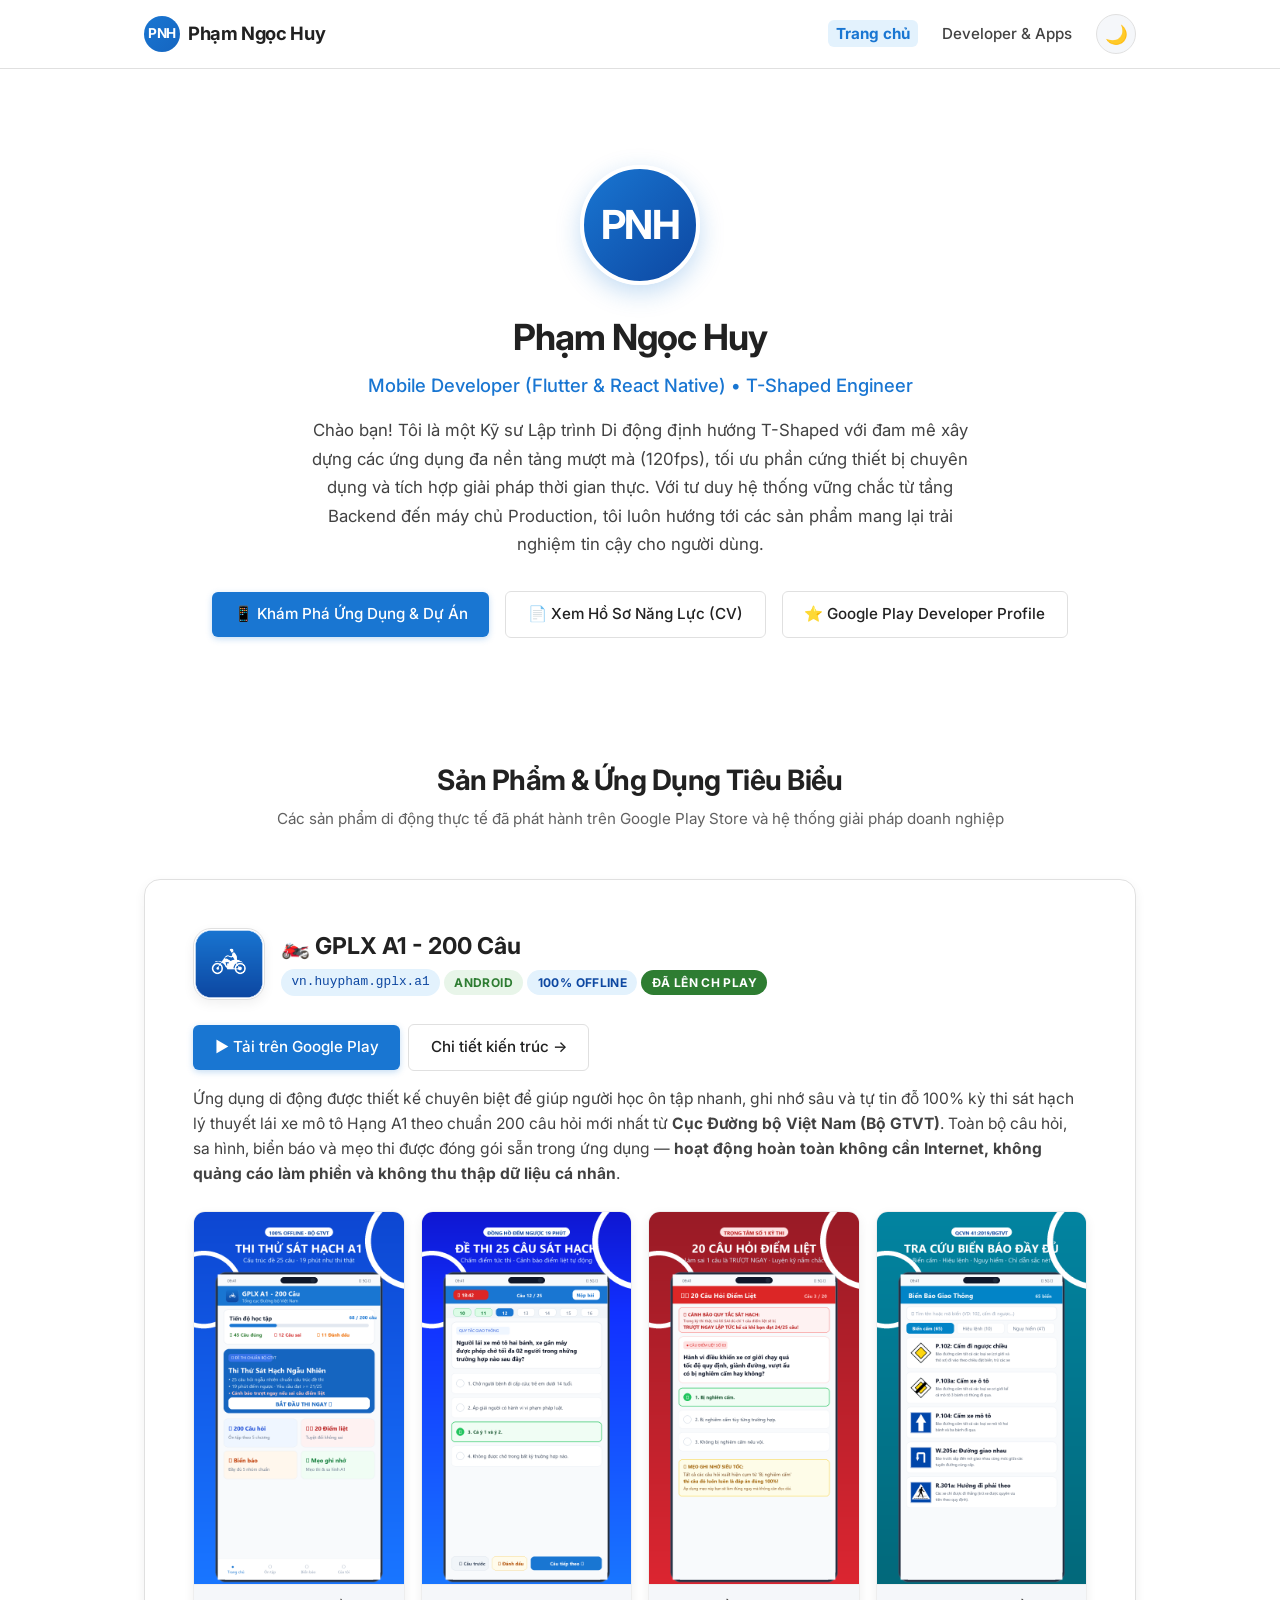
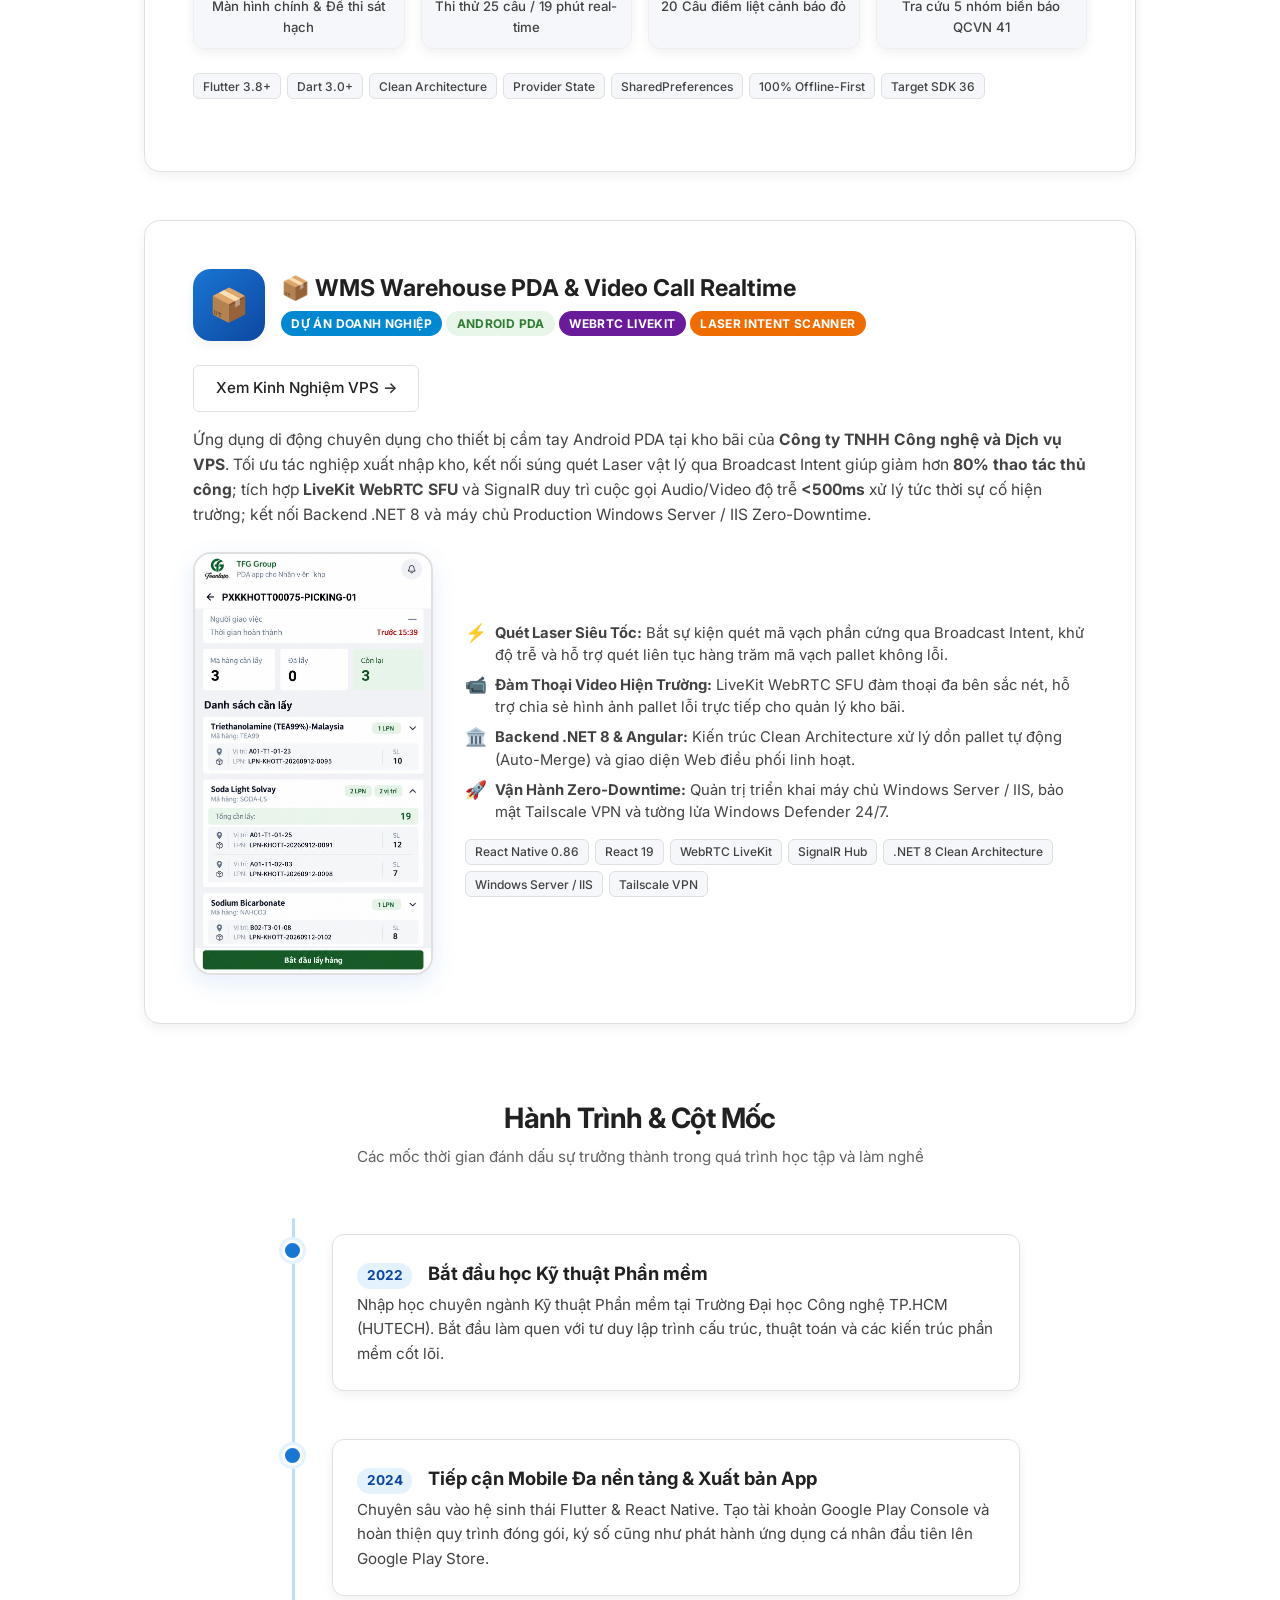
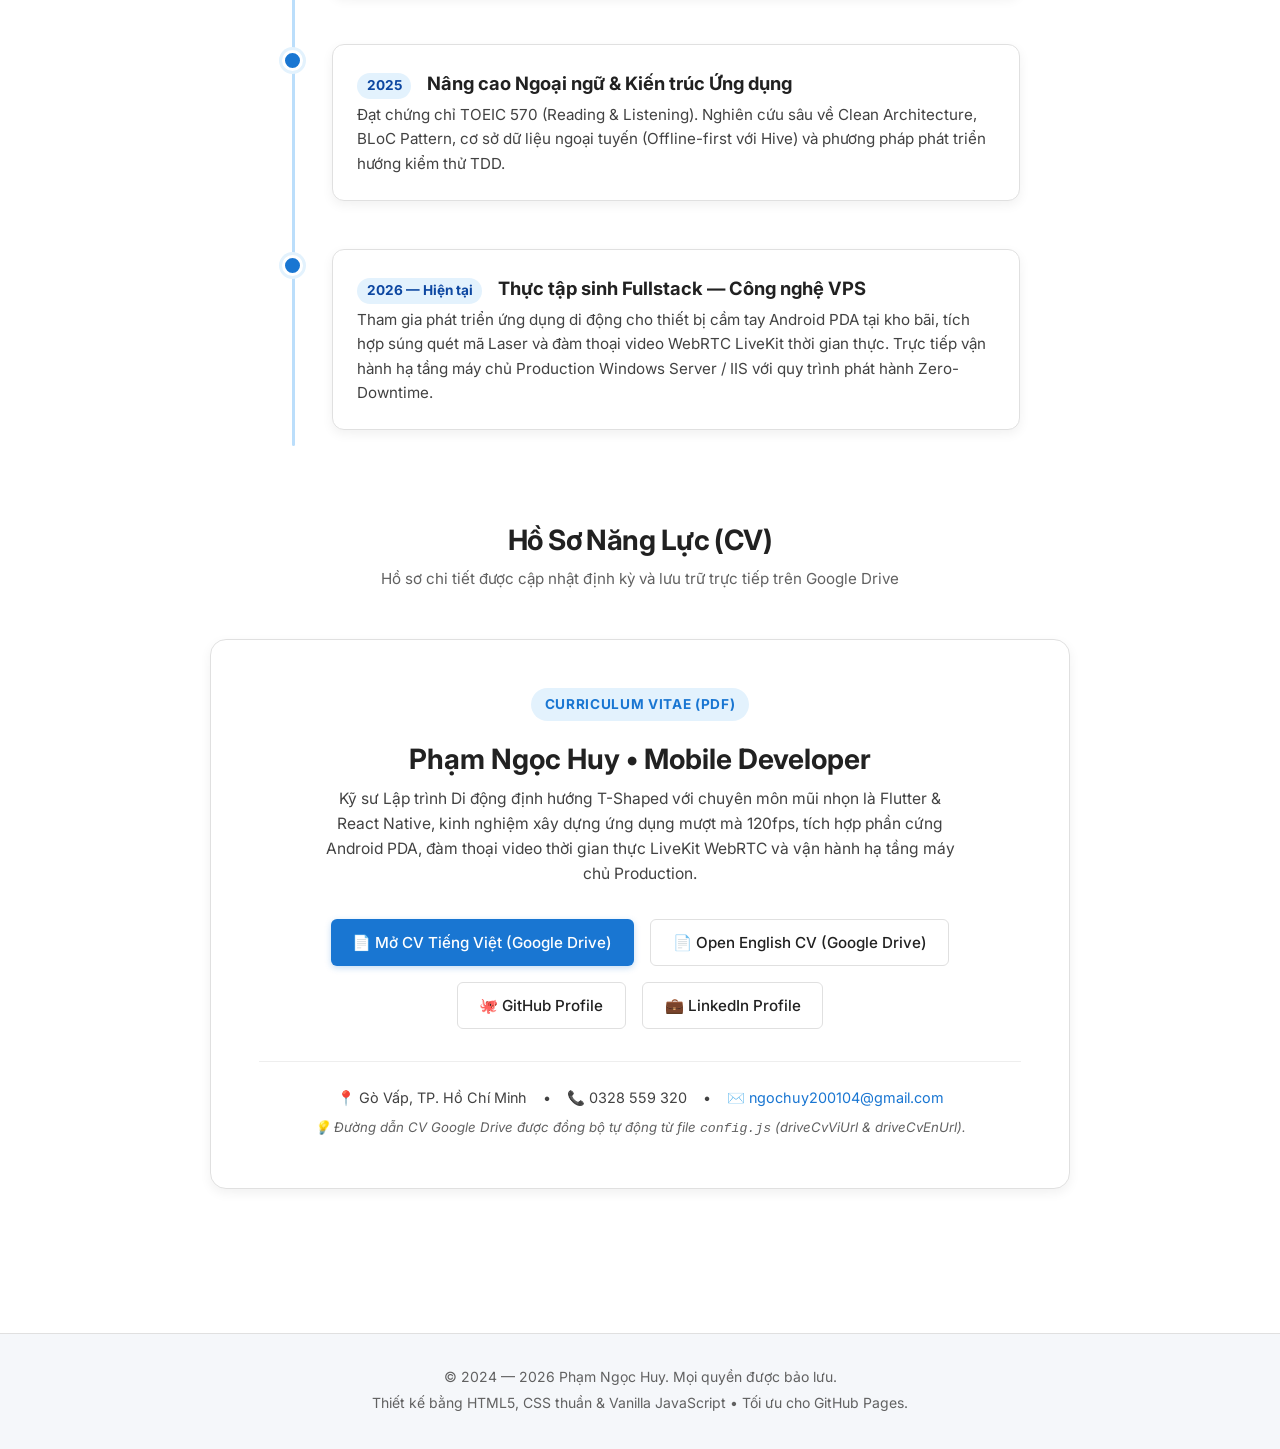
==== commit 0a280fa6: "feat: modernize home showcase, google play developer profile, drive cv card, and github pages action" ====
--- a/index.html
+++ b/index.html
@@ -3,7 +3,7 @@
 <head>
   <meta charset="UTF-8">
   <meta name="viewport" content="width=device-width, initial-scale=1.0">
-  <title>Phạm Ngọc Huy — Mobile Developer Portfolio &amp; CV</title>
+  <title>Phạm Ngọc Huy — Mobile Developer Portfolio &amp; Published Apps</title>
   <meta name="description" content="Website cá nhân &amp; Hồ sơ năng lực của Phạm Ngọc Huy — Kỹ sư Lập trình Di động (Flutter &amp; React Native), T-Shaped Mobile Engineer.">
   <link rel="icon" type="image/svg+xml" href="assets/favicon.svg">
   
@@ -59,7 +59,7 @@
         <div class="hero-avatar" aria-label="Avatar Phạm Ngọc Huy">PNH</div>
         
         <h1 id="hero-title" class="hero-title">Phạm Ngọc Huy</h1>
-        <p class="hero-subtitle">Mobile Developer (Flutter &amp; React Native)</p>
+        <p class="hero-subtitle">Mobile Developer (Flutter &amp; React Native) &bull; T-Shaped Engineer</p>
         
         <p class="hero-bio">
           Chào bạn! Tôi là một Kỹ sư Lập trình Di động định hướng T-Shaped với đam mê xây dựng các ứng dụng đa nền tảng mượt mà (120fps), tối ưu phần cứng thiết bị chuyên dụng và tích hợp giải pháp thời gian thực. Với tư duy hệ thống vững chắc từ tầng Backend đến máy chủ Production, tôi luôn hướng tới các sản phẩm mang lại trải nghiệm tin cậy cho người dùng.
@@ -67,19 +67,149 @@
 
         <!-- Call to Action Buttons -->
         <div class="hero-cta">
-          <a href="#cv-section" class="btn btn-primary">Xem Hồ Sơ Năng Lực (CV)</a>
-          <a href="#" target="_blank" rel="noopener noreferrer" class="btn btn-outline btn-drive-cv-vi" data-config="driveCvViUrl" title="Mở CV Tiếng Việt trên Google Drive">
-            📄 CV Tiếng Việt (Drive)
-          </a>
-          <a href="#" target="_blank" rel="noopener noreferrer" class="btn btn-outline btn-drive-cv-en" data-config="driveCvEnUrl" title="Mở CV Tiếng Anh trên Google Drive">
-            📄 CV English (Drive)
-          </a>
-          <a href="developer.html" class="btn btn-outline">Khám phá Ứng dụng &amp; Dự án</a>
+          <a href="#featured-apps" class="btn btn-primary">📱 Khám Phá Ứng Dụng &amp; Dự Án</a>
+          <a href="#cv-section" class="btn btn-outline">📄 Xem Hồ Sơ Năng Lực (CV)</a>
+          <a href="developer.html" class="btn btn-outline">⭐ Google Play Developer Profile</a>
         </div>
       </section>
 
+      <!-- ====================================================================
+           FEATURED APPS & SHOWCASE SECTION
+           ==================================================================== -->
+      <section id="featured-apps" class="featured-showcase" aria-labelledby="featured-apps-heading">
+        <h2 id="featured-apps-heading" class="section-title reveal">Sản Phẩm &amp; Ứng Dụng Tiêu Biểu</h2>
+        <p class="section-desc reveal">Các sản phẩm di động thực tế đã phát hành trên Google Play Store và hệ thống giải pháp doanh nghiệp</p>
+
+        <!-- APP 1: GPLX A1 - 200 CÂU (CH PLAY) -->
+        <article class="home-app-card reveal">
+          <div class="home-app-header">
+            <div class="home-app-identity">
+              <img src="assets/tracnghiemlaixea1/icon_512x512.png" alt="Icon GPLX A1 - 200 Câu" class="home-app-icon">
+              <div class="home-app-info">
+                <h3 class="home-app-title">🏍️ GPLX A1 - 200 Câu</h3>
+                <div class="home-app-badges">
+                  <span class="app-package-badge">vn.huypham.gplx.a1</span>
+                  <span class="badge badge-android">Android</span>
+                  <span class="badge badge-crossplatform">100% Offline</span>
+                  <span class="badge" style="background-color: #2E7D32; color: #FFFFFF;">Đã lên CH Play</span>
+                </div>
+              </div>
+            </div>
+            <div class="home-app-actions">
+              <a href="#" target="_blank" rel="noopener noreferrer" class="btn btn-primary btn-playstore" data-config="playStoreUrl" title="Mở trang ứng dụng trên Google Play">
+                ▶ Tải trên Google Play
+              </a>
+              <a href="developer.html" class="btn btn-outline" title="Xem chi tiết kỹ thuật và kiến trúc ứng dụng">
+                Chi tiết kiến trúc &rarr;
+              </a>
+            </div>
+          </div>
+
+          <p class="home-app-desc">
+            Ứng dụng di động được thiết kế chuyên biệt để giúp người học ôn tập nhanh, ghi nhớ sâu và tự tin đỗ 100% kỳ thi sát hạch lý thuyết lái xe mô tô Hạng A1 theo chuẩn 200 câu hỏi mới nhất từ <strong>Cục Đường bộ Việt Nam (Bộ GTVT)</strong>. Toàn bộ câu hỏi, sa hình, biển báo và mẹo thi được đóng gói sẵn trong ứng dụng — <strong>hoạt động hoàn toàn không cần Internet, không quảng cáo làm phiền và không thu thập dữ liệu cá nhân</strong>.
+          </p>
+
+          <!-- Screenshots Showcase Gallery -->
+          <div class="phone-gallery-scroll">
+            <div class="phone-mockup-card">
+              <img src="assets/tracnghiemlaixea1/screenshots/screenshot_1_home_exam.png" alt="Màn hình chính &amp; Đề thi sát hạch 25 câu" class="phone-mockup-img" loading="lazy">
+              <span class="phone-mockup-caption">Màn hình chính &amp; Đề thi sát hạch</span>
+            </div>
+            <div class="phone-mockup-card">
+              <img src="assets/tracnghiemlaixea1/screenshots/screenshot_2_exam_session.png" alt="Phòng thi mô phỏng 19 phút có đếm ngược" class="phone-mockup-img" loading="lazy">
+              <span class="phone-mockup-caption">Thi thử 25 câu / 19 phút real-time</span>
+            </div>
+            <div class="phone-mockup-card">
+              <img src="assets/tracnghiemlaixea1/screenshots/screenshot_3_critical_questions.png" alt="Chuyên đề 20 câu điểm liệt cảnh báo đỏ" class="phone-mockup-img" loading="lazy">
+              <span class="phone-mockup-caption">20 Câu điểm liệt cảnh báo đỏ</span>
+            </div>
+            <div class="phone-mockup-card">
+              <img src="assets/tracnghiemlaixea1/screenshots/screenshot_4_traffic_signs.png" alt="Tra cứu biển báo đường bộ chuẩn QCVN 41" class="phone-mockup-img" loading="lazy">
+              <span class="phone-mockup-caption">Tra cứu 5 nhóm biển báo QCVN 41</span>
+            </div>
+          </div>
+
+          <!-- Tech Tags -->
+          <div class="tech-tags" style="margin-top: var(--space-md);">
+            <span class="tag">Flutter 3.8+</span>
+            <span class="tag">Dart 3.0+</span>
+            <span class="tag">Clean Architecture</span>
+            <span class="tag">Provider State</span>
+            <span class="tag">SharedPreferences</span>
+            <span class="tag">100% Offline-First</span>
+            <span class="tag">Target SDK 36</span>
+          </div>
+        </article>
+
+        <!-- APP 2: ENTERPRISE WMS PDA & WEBRTC LIVEKIT -->
+        <article class="home-app-card reveal">
+          <div class="home-app-header">
+            <div class="home-app-identity">
+              <div style="width: 72px; height: 72px; border-radius: 18px; background: linear-gradient(135deg, #1976D2, #0D47A1); display: flex; align-items: center; justify-content: center; font-size: 2rem; color: #FFFFFF; box-shadow: var(--card-shadow); flex-shrink: 0;">
+                📦
+              </div>
+              <div class="home-app-info">
+                <h3 class="home-app-title">📦 WMS Warehouse PDA &amp; Video Call Realtime</h3>
+                <div class="home-app-badges">
+                  <span class="badge" style="background-color: #0288D1; color: #FFFFFF;">Dự Án Doanh Nghiệp</span>
+                  <span class="badge badge-android">Android PDA</span>
+                  <span class="badge" style="background-color: #6A1B9A; color: #FFFFFF;">WebRTC LiveKit</span>
+                  <span class="badge" style="background-color: #EF6C00; color: #FFFFFF;">Laser Intent Scanner</span>
+                </div>
+              </div>
+            </div>
+            <div class="home-app-actions">
+              <a href="#timeline-section" class="btn btn-outline" title="Xem cột mốc kinh nghiệm tại Công nghệ VPS">
+                Xem Kinh Nghiệm VPS &rarr;
+              </a>
+            </div>
+          </div>
+
+          <p class="home-app-desc">
+            Ứng dụng di động chuyên dụng cho thiết bị cầm tay Android PDA tại kho bãi của <strong>Công ty TNHH Công nghệ và Dịch vụ VPS</strong>. Tối ưu tác nghiệp xuất nhập kho, kết nối súng quét Laser vật lý qua Broadcast Intent giúp giảm hơn <strong>80% thao tác thủ công</strong>; tích hợp <strong>LiveKit WebRTC SFU</strong> và SignalR duy trì cuộc gọi Audio/Video độ trễ <strong>&lt;500ms</strong> xử lý tức thời sự cố hiện trường; kết nối Backend .NET 8 và máy chủ Production Windows Server / IIS Zero-Downtime.
+          </p>
+
+          <div class="wms-showcase-grid">
+            <div class="wms-preview-frame">
+              <img src="assets/wms-pda/pda-scanner-preview.png" alt="Giao diện PDA quét mã xuất kho picking" loading="lazy">
+            </div>
+            <div>
+              <ul class="wms-feature-list">
+                <li class="wms-feature-item">
+                  <span class="wms-feature-icon">⚡</span>
+                  <div><strong>Quét Laser Siêu Tốc:</strong> Bắt sự kiện quét mã vạch phần cứng qua Broadcast Intent, khử độ trễ và hỗ trợ quét liên tục hàng trăm mã vạch pallet không lỗi.</div>
+                </li>
+                <li class="wms-feature-item">
+                  <span class="wms-feature-icon">📹</span>
+                  <div><strong>Đàm Thoại Video Hiện Trường:</strong> LiveKit WebRTC SFU đàm thoại đa bên sắc nét, hỗ trợ chia sẻ hình ảnh pallet lỗi trực tiếp cho quản lý kho bãi.</div>
+                </li>
+                <li class="wms-feature-item">
+                  <span class="wms-feature-icon">🏛️</span>
+                  <div><strong>Backend .NET 8 &amp; Angular:</strong> Kiến trúc Clean Architecture xử lý dồn pallet tự động (Auto-Merge) và giao diện Web điều phối linh hoạt.</div>
+                </li>
+                <li class="wms-feature-item">
+                  <span class="wms-feature-icon">🚀</span>
+                  <div><strong>Vận Hành Zero-Downtime:</strong> Quản trị triển khai máy chủ Windows Server / IIS, bảo mật Tailscale VPN và tường lửa Windows Defender 24/7.</div>
+                </li>
+              </ul>
+
+              <!-- Tech Tags -->
+              <div class="tech-tags" style="margin-top: var(--space-md);">
+                <span class="tag">React Native 0.86</span>
+                <span class="tag">React 19</span>
+                <span class="tag">WebRTC LiveKit</span>
+                <span class="tag">SignalR Hub</span>
+                <span class="tag">.NET 8 Clean Architecture</span>
+                <span class="tag">Windows Server / IIS</span>
+                <span class="tag">Tailscale VPN</span>
+              </div>
+            </div>
+          </div>
+        </article>
+      </section>
+
       <!-- MY HISTORY SECTION (VERTICAL TIMELINE) -->
-      <section class="timeline-section" aria-labelledby="timeline-heading">
+      <section id="timeline-section" class="timeline-section" aria-labelledby="timeline-heading">
         <h2 id="timeline-heading" class="section-title reveal">Hành Trình &amp; Cột Mốc</h2>
         <p class="section-desc reveal">Các mốc thời gian đánh dấu sự trưởng thành trong quá trình học tập và làm nghề</p>
 
@@ -145,348 +275,46 @@
       </section>
 
       <!-- ====================================================================
-           INTEGRATED CV SECTION (Tiếng Việt & English Tabs)
+           MODERN CV DRIVE CARD SECTION
            ==================================================================== -->
-      <section id="cv-section" class="cv-section-wrapper reveal" aria-labelledby="cv-main-heading" style="margin-top: var(--space-3xl); margin-bottom: var(--space-3xl);">
+      <section id="cv-section" class="reveal" aria-labelledby="cv-main-heading" style="margin-top: var(--space-3xl); margin-bottom: var(--space-3xl);">
         <h2 id="cv-main-heading" class="section-title">Hồ Sơ Năng Lực (CV)</h2>
-        <p class="section-desc">Toàn bộ kinh nghiệm làm việc, kỹ năng chuyên môn, học vấn và các dự án tiêu biểu</p>
-
-        <!-- CV TAB SWITCHER & ACTION CONTROLS -->
-        <div class="cv-tabs-container">
-          <div class="cv-tabs" role="tablist" aria-label="Chọn ngôn ngữ CV">
-            <button type="button" class="cv-tab-btn active" data-tab="vi" role="tab" aria-selected="true" aria-controls="cv-panel-vi">
-              🇻🇳 Tiếng Việt
-            </button>
-            <button type="button" class="cv-tab-btn" data-tab="en" role="tab" aria-selected="false" aria-controls="cv-panel-en">
-              🇺🇸 English
-            </button>
-          </div>
-
-          <div class="cv-actions">
-            <a href="#" target="_blank" rel="noopener noreferrer" class="btn btn-outline btn-drive-cv" data-config="driveCvUrl" id="drive-cv-btn" title="Mở file CV gốc trên Google Drive">
-              📄 Xem file trên Google Drive
+        <p class="section-desc">Hồ sơ chi tiết được cập nhật định kỳ và lưu trữ trực tiếp trên Google Drive</p>
+
+        <div class="cv-drive-card">
+          <span class="cv-drive-badge">Curriculum Vitae (PDF)</span>
+          <h3 class="cv-drive-title">Phạm Ngọc Huy &bull; Mobile Developer</h3>
+          <p class="cv-drive-desc">
+            Kỹ sư Lập trình Di động định hướng T-Shaped với chuyên môn mũi nhọn là Flutter &amp; React Native, kinh nghiệm xây dựng ứng dụng mượt mà 120fps, tích hợp phần cứng Android PDA, đàm thoại video thời gian thực LiveKit WebRTC và vận hành hạ tầng máy chủ Production.
+          </p>
+
+          <div class="cv-drive-actions">
+            <a href="#" target="_blank" rel="noopener noreferrer" class="btn btn-primary btn-drive-cv btn-drive-cv-vi" data-config="driveCvViUrl" title="Mở file CV Tiếng Việt trên Google Drive">
+              📄 Mở CV Tiếng Việt (Google Drive)
             </a>
-            <button type="button" class="btn btn-primary" onclick="window.print()" title="In hoặc lưu CV dưới dạng file PDF">
-              🖨️ Tải PDF
-            </button>
-          </div>
+            <a href="#" target="_blank" rel="noopener noreferrer" class="btn btn-outline btn-drive-cv btn-drive-cv-en" data-config="driveCvEnUrl" title="Open English CV on Google Drive">
+              📄 Open English CV (Google Drive)
+            </a>
+            <a href="https://github.com/huypham200104" target="_blank" rel="noopener noreferrer" class="btn btn-outline" data-config="githubUrl" title="Xem kho mã nguồn trên GitHub">
+              🐙 GitHub Profile
+            </a>
+            <a href="https://www.linkedin.com/in/pham-ngoc-huy-29689b378/" target="_blank" rel="noopener noreferrer" class="btn btn-outline" data-config="linkedinUrl" title="Kết nối qua LinkedIn">
+              💼 LinkedIn Profile
+            </a>
+          </div>
+
+          <div class="cv-quick-meta">
+            <span>📍 Gò Vấp, TP. Hồ Chí Minh</span>
+            <span>&bull;</span>
+            <span>📞 0328 559 320</span>
+            <span>&bull;</span>
+            <span>✉️ <a href="mailto:ngochuy200104@gmail.com">ngochuy200104@gmail.com</a></span>
+          </div>
+
+          <p class="cv-config-hint">
+            💡 Đường dẫn CV Google Drive được đồng bộ tự động từ file <code>config.js</code> (driveCvViUrl &amp; driveCvEnUrl).
+          </p>
         </div>
-
-        <!-- ==================================================================
-             TAB 1: BẢN TIẾNG VIỆT (VIETNAMESE CV)
-             ================================================================== -->
-        <div id="cv-panel-vi" class="cv-tab-panel active" data-lang="vi" role="tabpanel">
-          <article class="cv-sheet">
-            
-            <header class="cv-header">
-              <h1 class="cv-name">Phạm Ngọc Huy</h1>
-              <p class="cv-role">Kỹ Sư Lập Trình Di Động (Flutter &amp; React Native)</p>
-              
-              <div class="cv-contact">
-                <span>📍 Gò Vấp, TP. Hồ Chí Minh, Việt Nam</span>
-                <span>&bull;</span>
-                <span>📞 0328 559 320</span>
-                <span>&bull;</span>
-                <a href="mailto:ngochuy200104@gmail.com">ngochuy200104@gmail.com</a>
-                <span>&bull;</span>
-                <a href="https://www.linkedin.com/in/pham-ngoc-huy-29689b378/" target="_blank" rel="noopener noreferrer" data-config="linkedinUrl">LinkedIn</a>
-                <span>&bull;</span>
-                <a href="https://github.com/huypham200104" target="_blank" rel="noopener noreferrer" data-config="githubUrl">GitHub</a>
-              </div>
-            </header>
-
-            <!-- TÓM TẮT NĂNG LỰC -->
-            <section class="cv-section">
-              <h3 class="cv-section-title">Tóm tắt năng lực</h3>
-              <p style="font-size: 0.95rem; line-height: 1.6; color: var(--text-secondary);">
-                Kỹ sư Phần mềm định hướng <strong>T-Shaped Mobile Engineer</strong> với chuyên môn mũi nhọn là <strong>Flutter</strong> &amp; <strong>React Native</strong>, được củng cố bởi nền tảng <strong>Thực tập sinh Fullstack</strong> trong môi trường doanh nghiệp thực tế. Làm chủ kỹ thuật tối ưu cuộn mượt <strong>120fps</strong>, tích hợp phần cứng <strong>Laser Scanner PDA</strong>, truyền thông thời gian thực <strong>WebRTC LiveKit</strong>, đồng thời am hiểu sâu luồng dữ liệu Backend (<strong>.NET, FastAPI, SQL Concurrency</strong>) và quản trị triển khai máy chủ <strong>Production Windows Server / IIS</strong>.
-              </p>
-            </section>
-
-            <!-- KINH NGHIỆM LÀM VIỆC -->
-            <section class="cv-section">
-              <h3 class="cv-section-title">Kinh nghiệm làm việc</h3>
-              
-              <div class="cv-item">
-                <div class="cv-item-header">
-                  <span class="cv-item-title">Công ty TNHH Công nghệ và Dịch vụ VPS</span>
-                  <span class="cv-item-time">Tháng 06/2026 &ndash; Tháng 11/2026</span>
-                </div>
-                <p class="cv-item-sub">Thực tập sinh Fullstack (Fullstack Developer Intern) &bull; TP. Hồ Chí Minh</p>
-                <ul class="cv-list">
-                  <li>
-                    <strong>Mobile App Kho bãi (React Native 0.86 &amp; React 19):</strong> Tối ưu tác nghiệp kho bằng cách kết nối máy quét mã Laser PDA Android qua Broadcast Intent giúp giảm hơn <strong>80% thao tác quét thủ công</strong>; tích hợp <strong>LiveKit WebRTC SFU</strong> và SignalR Hub duy trì cuộc gọi Audio/Video độ trễ <strong>&lt;500ms</strong> xử lý tức thời sự cố hiện trường.
-                  </li>
-                  <li>
-                    <strong>Backend &amp; Web Điều phối Kho (.NET 8 &amp; Angular):</strong> Xây dựng API Backend theo chuẩn Clean Architecture xử lý đường ống tra cứu quét mã tập trung và thuật toán dồn pallet tự động (Auto-Merge); phát triển cổng quản trị Web điều phối kho bãi bằng Angular Standalone mang lại trải nghiệm mượt mà.
-                  </li>
-                  <li>
-                    <strong>Quản trị Hạ tầng &amp; Triển khai Máy chủ:</strong> Được công ty tin tưởng phân quyền quản trị máy chủ, trực tiếp vận hành quy trình phát hành <strong>Zero-Downtime Deployment</strong> cho các dịch vụ API và Web trên <strong>Windows Server / IIS</strong>, thiết lập an ninh tường lửa Windows Defender và mạng nội bộ Tailscale VPN, đảm bảo thời gian hoạt động 24/7.
-                  </li>
-                  <li>
-                    <strong>Nâng cấp App Họp số (React Native 0.71 &amp; CI/CD):</strong> Bảo trì và phát triển ứng dụng quản lý lịch họp doanh nghiệp; triển khai luồng xác thực <strong>OAuth 2.0 PKCE SSO</strong>, cơ chế chống chụp màn hình; thiết lập đường ống <strong>Fastlane + GitHub Actions</strong> rút ngắn chu kỳ build lên Apple TestFlight từ 2 ngày xuống <strong>&lt;20 phút</strong>.
-                  </li>
-                </ul>
-              </div>
-            </section>
-
-            <!-- DỰ ÁN TIÊU BIỂU -->
-            <section class="cv-section">
-              <h3 class="cv-section-title">Dự án tiêu biểu</h3>
-
-              <div class="cv-item">
-                <div class="cv-item-header">
-                  <span class="cv-item-title">GPLX A1 - 200 Câu &mdash; Ứng Dụng Ôn Thi Sát Hạch Lái Xe Máy (Đã lên CH Play)</span>
-                  <span class="cv-item-time">Năm 2026</span>
-                </div>
-                <p class="cv-item-sub">Flutter, Dart, Clean Architecture, Provider, SharedPreferences, QCVN 41:2019</p>
-                <ul class="cv-list">
-                  <li>Phát hành chính thức lên <strong>Google Play Store (Package: vn.huypham.gplx.a1)</strong> phục vụ người học bằng lái xe máy hạng A1.</li>
-                  <li>Đóng gói 100% dữ liệu offline 200 câu hỏi chuẩn Bộ GTVT, ma trận đề thi 25 câu/19 phút với thuật toán chấm điểm và câu điểm liệt chuẩn xác.</li>
-                  <li>Tích hợp tra cứu đầy đủ 5 nhóm biển báo đường bộ, cẩm nang sa hình và mẹo thi lý thuyết dễ hiểu.</li>
-                </ul>
-              </div>
-
-              <div class="cv-item">
-                <div class="cv-item-header">
-                  <span class="cv-item-title">NailMatch (ShopNail) &mdash; Ứng Dụng Đặt Lịch &amp; AI Gợi Ý Mẫu Nail</span>
-                  <span class="cv-item-time">Tháng 08/2026 &ndash; Tháng 10/2026</span>
-                </div>
-                <p class="cv-item-sub">Flutter, FastAPI, PostgreSQL (pgvector), Supabase</p>
-                <ul class="cv-list">
-                  <li>Đạt tốc độ khung hình ổn định <strong>120fps</strong> và giảm <strong>65% mức tiêu thụ RAM</strong> nhờ thiết kế kiến trúc bộ nhớ đệm 3 tầng (RAM Downsampling, Disk LRU, Hive SWR kết hợp giải mã BlurHash bất đồng bộ và RepaintBoundary).</li>
-                  <li>Rút ngắn độ trễ truy vấn gợi ý thợ xuống <strong>&lt;50ms</strong> bằng pipeline thị giác máy tính (MediaPipe Hands + ResNet-18) bóc tách vector 512d và tìm kiếm tương đồng Cosine qua chỉ mục <strong>pgvector HNSW</strong>.</li>
-                  <li>Triệt tiêu <strong>100% xung đột trùng lịch đặt hẹn (Double-Booking)</strong> khi truy cập đồng thời cao bằng PostgreSQL Exclusion Constraints kết hợp lập lịch nhắc hẹn ngoại tuyến qua OS AlarmManager.</li>
-                </ul>
-              </div>
-
-              <div class="cv-item">
-                <div class="cv-item-header">
-                  <span class="cv-item-title">NewsWave &mdash; Ứng Dụng Đọc Báo Ngoại Tuyến (Offline-First)</span>
-                  <span class="cv-item-time">Tháng 01/2026 &ndash; Tháng 03/2026</span>
-                </div>
-                <p class="cv-item-sub">Flutter, Clean Architecture, BLoC 9.0, Hive, Dio, TDD</p>
-                <ul class="cv-list">
-                  <li>Đạt tốc độ phản hồi đọc tin ngoại tuyến tức thì (Offline-first) qua cơ sở dữ liệu cục bộ Hive và SharedPreferences; cấu trúc Clean Architecture 3 tầng với BLoC 9.0 và xử lý lỗi hàm.</li>
-                  <li>Đảm bảo tính ổn định cao với bộ kiểm thử tự động TDD gồm <strong>14 file test (~2.200 dòng code)</strong>, bao phủ toàn diện từ Unit Test, BLoC Test đến Widget Test.</li>
-                </ul>
-              </div>
-            </section>
-
-            <!-- HỌC VẤN -->
-            <section class="cv-section">
-              <h3 class="cv-section-title">Học vấn</h3>
-              <div class="cv-item">
-                <div class="cv-item-header">
-                  <span class="cv-item-title">Trường Đại học Công nghệ TP.HCM (HUTECH)</span>
-                  <span class="cv-item-time">2022 &ndash; 2026</span>
-                </div>
-                <p class="cv-item-sub">Cử nhân Kỹ thuật Phần mềm &bull; Điểm trung bình tích lũy (GPA): <strong>3.54 / 4.0</strong> (Hạng Giỏi / Xuất sắc)</p>
-              </div>
-            </section>
-
-            <!-- CHỨNG CHỈ & NGOẠI NGỮ -->
-            <section class="cv-section">
-              <h3 class="cv-section-title">Chứng chỉ &amp; Ngôn ngữ</h3>
-              <div class="cv-item">
-                <div class="cv-item-header">
-                  <span class="cv-item-title">Chứng chỉ TOEIC Reading &amp; Listening: 570</span>
-                  <span class="cv-item-time">Tháng 08/2025</span>
-                </div>
-                <p style="font-size: 0.9rem; color: var(--text-secondary); margin-top: 0.2rem;">
-                  Khả năng đọc hiểu lưu loát tài liệu kỹ thuật chuyên ngành, đặc tả hệ thống và tài liệu API.
-                </p>
-              </div>
-
-              <div class="cv-item">
-                <div class="cv-item-header">
-                  <span class="cv-item-title">Chứng chỉ TOEIC Speaking &amp; Writing: 270</span>
-                  <span class="cv-item-time">Tháng 03/2026</span>
-                </div>
-                <p style="font-size: 0.9rem; color: var(--text-secondary); margin-top: 0.2rem;">
-                  Giao tiếp và trao đổi công việc kỹ thuật hiệu quả bằng văn bản và đàm thoại.
-                </p>
-              </div>
-            </section>
-
-            <!-- KỸ NĂNG CHUYÊN MÔN -->
-            <section class="cv-section">
-              <h3 class="cv-section-title">Kỹ năng chuyên môn</h3>
-              <div class="cv-skills-grid">
-                <p class="cv-skill-line">
-                  <strong>Lập trình Di động:</strong> Flutter SDK (3.x), React Native (0.71, 0.86 / React 19), Dart, TypeScript, JavaScript (ES6+), Android SDK, iOS.
-                </p>
-                <p class="cv-skill-line">
-                  <strong>Quản lý Trạng thái &amp; Kiến trúc:</strong> Clean Architecture, SOLID, DDD, BLoC, Cubit, Zustand 5, TanStack Query 5, Provider, Hive.
-                </p>
-                <p class="cv-skill-line">
-                  <strong>Web &amp; Backend:</strong> Angular, .NET 8 (ASP.NET Core Web API), Python FastAPI, SQL Server, PostgreSQL (pgvector, btree_gist).
-                </p>
-                <p class="cv-skill-line">
-                  <strong>Hạ tầng &amp; DevOps:</strong> Windows Server 2022, IIS, Zero-Downtime Deployment, Tailscale VPN, Fastlane, GitHub Actions CI/CD, TDD.
-                </p>
-              </div>
-            </section>
-
-          </article>
-        </div>
-
-        <!-- ==================================================================
-             TAB 2: BẢN TIẾNG ANH (ENGLISH CV)
-             ================================================================== -->
-        <div id="cv-panel-en" class="cv-tab-panel" data-lang="en" role="tabpanel" hidden>
-          <article class="cv-sheet">
-            
-            <header class="cv-header">
-              <h1 class="cv-name">Pham Ngoc Huy</h1>
-              <p class="cv-role">Cross-Platform Mobile Developer (Flutter &amp; React Native)</p>
-              
-              <div class="cv-contact">
-                <span>📍 Go Vap, Ho Chi Minh City, Vietnam</span>
-                <span>&bull;</span>
-                <span>📞 (+84) 328 559 320</span>
-                <span>&bull;</span>
-                <a href="mailto:ngochuy200104@gmail.com">ngochuy200104@gmail.com</a>
-                <span>&bull;</span>
-                <a href="https://www.linkedin.com/in/pham-ngoc-huy-29689b378/" target="_blank" rel="noopener noreferrer" data-config="linkedinUrl">LinkedIn</a>
-                <span>&bull;</span>
-                <a href="https://github.com/huypham200104" target="_blank" rel="noopener noreferrer" data-config="githubUrl">GitHub</a>
-              </div>
-            </header>
-
-            <!-- PROFILE SUMMARY -->
-            <section class="cv-section">
-              <h3 class="cv-section-title">Profile Summary</h3>
-              <p style="font-size: 0.95rem; line-height: 1.6; color: var(--text-secondary);">
-                Software Engineer positioning as a <strong>T-Shaped Mobile Developer</strong> specializing in <strong>Flutter</strong> &amp; <strong>React Native</strong>, fortified by enterprise <strong>Fullstack Intern</strong> experience. Proven expertise in <strong>120fps</strong> rendering optimization, <strong>PDA Laser Barcode</strong> scanner integration, and <strong>WebRTC LiveKit</strong> real-time communication, combined with solid backend comprehension (<strong>.NET 8 DDD, FastAPI, SQL Concurrency</strong>) and hands-on <strong>Windows Server / IIS Production Zero-Downtime Deployment</strong>.
-              </p>
-            </section>
-
-            <!-- WORK EXPERIENCE -->
-            <section class="cv-section">
-              <h3 class="cv-section-title">Work Experience</h3>
-              
-              <div class="cv-item">
-                <div class="cv-item-header">
-                  <span class="cv-item-title">VPS Technology and Services Co., Ltd.</span>
-                  <span class="cv-item-time">Jun. 2026 &ndash; Nov. 2026</span>
-                </div>
-                <p class="cv-item-sub">Fullstack Developer Intern &bull; Ho Chi Minh City, Vietnam</p>
-                <ul class="cv-list">
-                  <li>
-                    <strong>Warehouse Handheld App (React Native 0.86 &amp; React 19):</strong> Streamlined warehouse execution by integrating Android PDA laser scanners via Broadcast Intents, eliminating over <strong>80% of repetitive manual scans</strong>; integrated sub-<strong>500ms</strong> WebRTC audio/video calls via <strong>LiveKit SFU</strong> and SignalR Hub for instant incident inspection.
-                  </li>
-                  <li>
-                    <strong>Backend API &amp; Web Dispatcher (.NET 8 &amp; Angular):</strong> Engineered Clean Architecture backend services handling unified scan lookups and automated pallet consolidation (Auto-Merge); built responsive warehouse management dashboards using Angular Standalone components.
-                  </li>
-                  <li>
-                    <strong>Production Server Provisioning &amp; Deployment:</strong> Entrusted with production server administration rights, orchestrated <strong>Zero-Downtime Deployment</strong> releases for backend APIs and web portals on <strong>Windows Server 2022 / IIS</strong>, enforcing Tailscale Mesh VPN and Windows Defender firewall policies for 24/7 warehouse uptime.
-                  </li>
-                  <li>
-                    <strong>Paperless E-Meeting App Refactor (React Native 0.71 &amp; CI/CD):</strong> Maintained enterprise meeting app, delivering <strong>OAuth 2.0 PKCE SSO</strong> with recursive unit parsers and screenshot prevention; built automated <strong>Fastlane + GitHub Actions</strong> CI/CD pipelines to cut Apple TestFlight releases from 2 days to <strong>&lt;20 minutes</strong>.
-                  </li>
-                </ul>
-              </div>
-            </section>
-
-            <!-- FEATURED PROJECTS -->
-            <section class="cv-section">
-              <h3 class="cv-section-title">Featured Projects</h3>
-
-              <div class="cv-item">
-                <div class="cv-item-header">
-                  <span class="cv-item-title">GPLX A1 - 200 Câu &mdash; Motorbike License Exam Prep (Published on CH Play)</span>
-                  <span class="cv-item-time">2026</span>
-                </div>
-                <p class="cv-item-sub">Flutter, Dart, Clean Architecture, Provider, SharedPreferences, QCVN 41:2019</p>
-                <ul class="cv-list">
-                  <li>Officially published on <strong>Google Play Store (Package: vn.huypham.gplx.a1)</strong> for Vietnamese learners preparing for A1 motorcycle license theory tests.</li>
-                  <li>Packaged with 100% offline data of 200 standard questions, 25-question / 19-minute mock test simulator, and accurate failure-penalty calculation.</li>
-                  <li>Includes full road sign lookup (5 categories), practice tips, and trick guides.</li>
-                </ul>
-              </div>
-
-              <div class="cv-item">
-                <div class="cv-item-header">
-                  <span class="cv-item-title">NailMatch (ShopNail) &mdash; AI Nail Art Matcher</span>
-                  <span class="cv-item-time">Aug. 2026 &ndash; Oct. 2026</span>
-                </div>
-                <p class="cv-item-sub">Flutter 3.8+, FastAPI, PostgreSQL (pgvector), Supabase</p>
-                <ul class="cv-list">
-                  <li>Maintained consistent <strong>120fps</strong> smooth scrolling and slashed RAM consumption by <strong>65%</strong> via a 3-tier caching architecture (RAM Downsampling, Disk LRU, Hive SWR with async BlurHash decoding).</li>
-                  <li>Cut artist recommendation query latency to <strong>&lt;50ms</strong> using a computer vision pipeline (MediaPipe Hands + ResNet-18) for 512d feature extraction and Cosine similarity search via <strong>pgvector HNSW</strong> indexing.</li>
-                  <li>Eradicated <strong>100% of double-booking conflicts</strong> under high concurrency using PostgreSQL Exclusion Constraints combined with offline reminders scheduled via native OS AlarmManager.</li>
-                </ul>
-              </div>
-
-              <div class="cv-item">
-                <div class="cv-item-header">
-                  <span class="cv-item-title">NewsWave &mdash; Offline-First News Reader</span>
-                  <span class="cv-item-time">Jan. 2026 &ndash; Mar. 2026</span>
-                </div>
-                <p class="cv-item-sub">Flutter, Clean Architecture, BLoC 9.0, Hive, Dio, TDD</p>
-                <ul class="cv-list">
-                  <li>Delivered instant offline article reads (Offline-first) via local Hive database and SharedPreferences; structured robust 3-tier Clean Architecture with BLoC 9.0 and functional error handling.</li>
-                  <li>Guaranteed enterprise codebase reliability with a comprehensive automated TDD suite of <strong>14 test files (~2,200 LOC)</strong>, spanning Unit tests, BLoC tests, and Widget tests.</li>
-                </ul>
-              </div>
-            </section>
-
-            <!-- EDUCATION & CERTIFICATIONS -->
-            <section class="cv-section">
-              <h3 class="cv-section-title">Education &amp; Certifications</h3>
-              
-              <div class="cv-item">
-                <div class="cv-item-header">
-                  <span class="cv-item-title">Ho Chi Minh City University of Technology (HUTECH)</span>
-                  <span class="cv-item-time">2022 &ndash; 2026</span>
-                </div>
-                <p class="cv-item-sub">Bachelor of Software Engineering &bull; GPA: <strong>3.54 / 4.0</strong> (High Distinction / Distinction)</p>
-              </div>
-
-              <div class="cv-item">
-                <div class="cv-item-header">
-                  <span class="cv-item-title">TOEIC Reading &amp; Listening: 570</span>
-                  <span class="cv-item-time">Aug. 2025</span>
-                </div>
-                <p style="font-size: 0.9rem; color: var(--text-secondary); margin-top: 0.2rem;">
-                  Proficient in reading technical documentation, software specifications, and RESTful API schemas.
-                </p>
-              </div>
-
-              <div class="cv-item">
-                <div class="cv-item-header">
-                  <span class="cv-item-title">TOEIC Speaking &amp; Writing: 270</span>
-                  <span class="cv-item-time">Mar. 2026</span>
-                </div>
-                <p style="font-size: 0.9rem; color: var(--text-secondary); margin-top: 0.2rem;">
-                  Solid verbal and written technical communication skills in professional environments.
-                </p>
-              </div>
-            </section>
-
-            <!-- TECHNICAL SKILLS -->
-            <section class="cv-section">
-              <h3 class="cv-section-title">Skills &amp; Technologies</h3>
-              <div class="cv-skills-grid">
-                <p class="cv-skill-line">
-                  <strong>Mobile Development:</strong> Flutter SDK (3.x), React Native (0.71, 0.86 / React 19), Dart, TypeScript, JavaScript (ES6+), Android SDK, iOS.
-                </p>
-                <p class="cv-skill-line">
-                  <strong>Architecture &amp; State:</strong> Clean Architecture, SOLID, DDD, BLoC / Cubit, Zustand 5, TanStack Query 5, Provider, Offline-first (Hive).
-                </p>
-                <p class="cv-skill-line">
-                  <strong>Web &amp; Backend:</strong> Angular, .NET 8 (ASP.NET Core Web API), Python FastAPI, Microsoft SQL Server, PostgreSQL (pgvector, btree_gist).
-                </p>
-                <p class="cv-skill-line">
-                  <strong>DevOps &amp; Infra:</strong> Windows Server 2022, IIS, Zero-Downtime Deployment, Tailscale VPN, Fastlane, GitHub Actions CI/CD, TDD.
-                </p>
-              </div>
-            </section>
-
-          </article>
-        </div>
-
       </section>
 
     </div>
--- a/css/style.css
+++ b/css/style.css
@@ -648,64 +648,85 @@
 }
 
 /* --------------------------------------------------------------------------
-   8.1 Developer Hero & Single App Showcase (developer.html)
+   8.1 Developer Profile Header & App Showcase (developer.html)
    -------------------------------------------------------------------------- */
 .dev-hero {
-  position: relative;
-  background-image: url('../assets/background-chplay.jpg');
-  background-size: cover;
-  background-position: center;
-  background-repeat: no-repeat;
   border-radius: var(--border-radius-lg);
   overflow: hidden;
   margin-bottom: var(--space-2xl);
   border: 1px solid var(--border-color);
   box-shadow: var(--card-shadow);
-}
-
-.dev-hero-overlay {
-  background: linear-gradient(180deg, rgba(13, 27, 42, 0.82) 0%, rgba(13, 27, 42, 0.95) 100%);
-  padding: var(--space-2xl) var(--space-xl);
-  color: #FFFFFF;
-}
-
-.dev-brand-header {
-  display: flex;
-  align-items: center;
+  background-color: var(--bg-card);
+}
+
+.dev-cover-banner {
+  width: 100%;
+  max-height: 260px;
+  overflow: hidden;
+  position: relative;
+  background-color: #FFB300;
+}
+
+.dev-cover-img {
+  width: 100%;
+  height: 260px;
+  object-fit: cover;
+  object-position: center;
+  display: block;
+}
+
+@media (max-width: 600px) {
+  .dev-cover-banner,
+  .dev-cover-img {
+    height: 180px;
+    max-height: 180px;
+  }
+}
+
+.dev-profile-bar {
+  padding: var(--space-xl) var(--space-2xl);
+  display: flex;
+  align-items: center;
+  justify-content: space-between;
   gap: var(--space-lg);
-  margin-bottom: var(--space-md);
-  flex-wrap: wrap;
-}
-
-.dev-brand-logo {
-  width: 96px;
-  height: 96px;
-  border-radius: 20px;
-  box-shadow: 0 8px 24px rgba(0, 0, 0, 0.4);
-  border: 3px solid rgba(255, 255, 255, 0.25);
+  background-color: var(--bg-card);
+  border-top: 1px solid var(--border-color-subtle);
+}
+
+@media (max-width: 600px) {
+  .dev-profile-bar {
+    padding: var(--space-lg) var(--space-md);
+  }
+}
+
+.dev-profile-meta {
+  flex: 1;
+}
+
+.dev-profile-name {
+  font-size: 1.85rem;
+  font-weight: var(--font-bold);
+  color: var(--text-primary);
+  margin-bottom: 0.35rem;
+  letter-spacing: -0.01em;
+}
+
+.dev-profile-bio {
+  font-size: 1rem;
+  color: var(--text-secondary);
+  line-height: 1.5;
+  max-width: 650px;
+}
+
+.dev-profile-avatar {
+  width: 76px;
+  height: 76px;
+  border-radius: 50%;
+  box-shadow: 0 4px 14px rgba(0, 0, 0, 0.15);
+  border: 2px solid var(--border-color);
   object-fit: cover;
+  flex-shrink: 0;
   background-color: #FFFFFF;
-}
-
-.dev-brand-title {
-  color: #FFFFFF;
-  font-size: 2rem;
-  font-weight: var(--font-bold);
-  letter-spacing: -0.02em;
-  margin-bottom: 0.25rem;
-}
-
-.dev-brand-subtitle {
-  color: #90CAF9;
-  font-size: 1.05rem;
-  font-weight: var(--font-medium);
-}
-
-.dev-hero-desc {
-  font-size: 1rem;
-  line-height: 1.6;
-  color: #E0E0E0;
-  max-width: 800px;
 }
 
 /* Featured App Showcase Card */
@@ -768,6 +789,259 @@
 }
 
 .app-banner-container img {
+  width: 100%;
+  height: auto;
+  display: block;
+}
+
+/* --------------------------------------------------------------------------
+   8.2 Home Page Featured Apps Showcase & App Gallery (index.html)
+   -------------------------------------------------------------------------- */
+.featured-showcase {
+  margin-top: var(--space-3xl);
+  margin-bottom: var(--space-3xl);
+}
+
+.home-app-card {
+  background-color: var(--bg-card);
+  border: 1px solid var(--border-color);
+  border-radius: var(--border-radius-lg);
+  padding: var(--space-2xl);
+  box-shadow: var(--card-shadow);
+  margin-bottom: var(--space-2xl);
+  transition: transform var(--transition-normal), box-shadow var(--transition-normal);
+}
+
+.home-app-card:hover {
+  transform: translateY(-2px);
+  box-shadow: var(--card-shadow-hover);
+}
+
+.home-app-header {
+  display: flex;
+  align-items: flex-start;
+  justify-content: space-between;
+  gap: var(--space-lg);
+  margin-bottom: var(--space-md);
+  flex-wrap: wrap;
+}
+
+.home-app-identity {
+  display: flex;
+  align-items: center;
+  gap: var(--space-md);
+  flex-wrap: wrap;
+}
+
+.home-app-icon {
+  width: 72px;
+  height: 72px;
+  border-radius: 18px;
+  object-fit: cover;
+  box-shadow: var(--card-shadow);
+  border: 1px solid var(--border-color);
+  flex-shrink: 0;
+}
+
+.home-app-info {
+  flex: 1;
+  min-width: 220px;
+}
+
+.home-app-title {
+  font-size: 1.45rem;
+  font-weight: var(--font-bold);
+  color: var(--text-primary);
+  margin-bottom: 0.25rem;
+}
+
+.home-app-badges {
+  display: flex;
+  flex-wrap: wrap;
+  gap: var(--space-xs);
+  align-items: center;
+  margin-bottom: var(--space-xs);
+}
+
+.home-app-actions {
+  display: flex;
+  flex-wrap: wrap;
+  gap: var(--space-sm);
+  align-items: center;
+}
+
+.home-app-desc {
+  font-size: 0.975rem;
+  color: var(--text-secondary);
+  line-height: 1.6;
+  margin-bottom: var(--space-lg);
+}
+
+/* Horizontal Phone Mockup Gallery */
+.phone-gallery-scroll {
+  display: grid;
+  grid-template-columns: repeat(auto-fit, minmax(180px, 1fr));
+  gap: var(--space-md);
+  margin: var(--space-lg) 0;
+}
+
+.phone-mockup-card {
+  background-color: var(--bg-surface);
+  border: 1px solid var(--border-color-subtle);
+  border-radius: var(--border-radius-md);
+  overflow: hidden;
+  box-shadow: var(--card-shadow);
+  transition: transform var(--transition-normal), box-shadow var(--transition-normal), border-color var(--transition-normal);
+  display: flex;
+  flex-direction: column;
+}
+
+.phone-mockup-card:hover {
+  transform: translateY(-4px);
+  box-shadow: var(--card-shadow-hover);
+  border-color: var(--color-primary);
+}
+
+.phone-mockup-img {
+  width: 100%;
+  height: auto;
+  display: block;
+  object-fit: cover;
+  background-color: var(--bg-surface);
+}
+
+.phone-mockup-caption {
+  padding: 0.65rem 0.75rem;
+  font-size: 0.825rem;
+  font-weight: var(--font-medium);
+  color: var(--text-secondary);
+  text-align: center;
+  background-color: var(--bg-surface);
+  border-top: 1px solid var(--border-color-subtle);
+}
+
+/* WMS Preview Layout */
+.wms-showcase-grid {
+  display: grid;
+  grid-template-columns: 240px 1fr;
+  gap: var(--space-xl);
+  align-items: center;
+  margin-top: var(--space-lg);
+}
+
+@media (max-width: 820px) {
+  .wms-showcase-grid {
+    grid-template-columns: 1fr;
+  }
+}
+
+.wms-preview-frame {
+  max-width: 240px;
+  border-radius: 18px;
+  overflow: hidden;
+  border: 2px solid var(--border-color);
+  box-shadow: var(--card-shadow-hover);
+  margin: 0 auto;
+}
+
+.wms-preview-frame img {
+  width: 100%;
+  height: auto;
+  display: block;
+}
+
+.wms-feature-list {
+  list-style: none;
+  padding: 0;
+  margin: var(--space-md) 0;
+  display: grid;
+  gap: var(--space-sm);
+}
+
+.wms-feature-item {
+  display: flex;
+  align-items: flex-start;
+  gap: var(--space-sm);
+  font-size: 0.925rem;
+  color: var(--text-secondary);
+  line-height: 1.5;
+}
+
+.wms-feature-icon {
+  font-size: 1.1rem;
+  line-height: 1;
+  flex-shrink: 0;
+  margin-top: 2px;
+}
+
+/* --------------------------------------------------------------------------
+   8.3 Modern CV Drive Card (index.html)
+   -------------------------------------------------------------------------- */
+.cv-drive-card {
+  background-color: var(--bg-card);
+  border: 1px solid var(--border-color);
+  border-radius: var(--border-radius-lg);
+  padding: var(--space-2xl);
+  box-shadow: var(--card-shadow);
+  text-align: center;
+  max-width: 860px;
+  margin: var(--space-2xl) auto 0;
+}
+
+.cv-drive-badge {
+  display: inline-block;
+  font-size: 0.85rem;
+  font-weight: var(--font-bold);
+  text-transform: uppercase;
+  letter-spacing: 0.05em;
+  color: var(--color-primary);
+  background-color: var(--color-accent);
+  padding: 0.35rem 0.85rem;
+  border-radius: var(--border-radius-full);
+  margin-bottom: var(--space-md);
+}
+
+.cv-drive-title {
+  font-size: 1.75rem;
+  font-weight: var(--font-bold);
+  color: var(--text-primary);
+  margin-bottom: 0.35rem;
+}
+
+.cv-drive-desc {
+  font-size: 0.975rem;
+  color: var(--text-secondary);
+  max-width: 640px;
+  margin: 0 auto var(--space-xl);
+  line-height: 1.6;
+}
+
+.cv-drive-actions {
+  display: flex;
+  justify-content: center;
+  flex-wrap: wrap;
+  gap: var(--space-md);
+  margin-bottom: var(--space-xl);
+}
+
+.cv-quick-meta {
+  display: flex;
+  justify-content: center;
+  flex-wrap: wrap;
+  gap: var(--space-sm) var(--space-md);
+  font-size: 0.9rem;
+  color: var(--text-secondary);
+  border-top: 1px solid var(--border-color-subtle);
+  padding-top: var(--space-lg);
+  margin-top: var(--space-lg);
+}
+
+.cv-config-hint {
+  font-size: 0.825rem;
+  color: var(--text-muted);
+  margin-top: var(--space-sm);
+  font-style: italic;
+}
   width: 100%;
   height: auto;
   display: block;
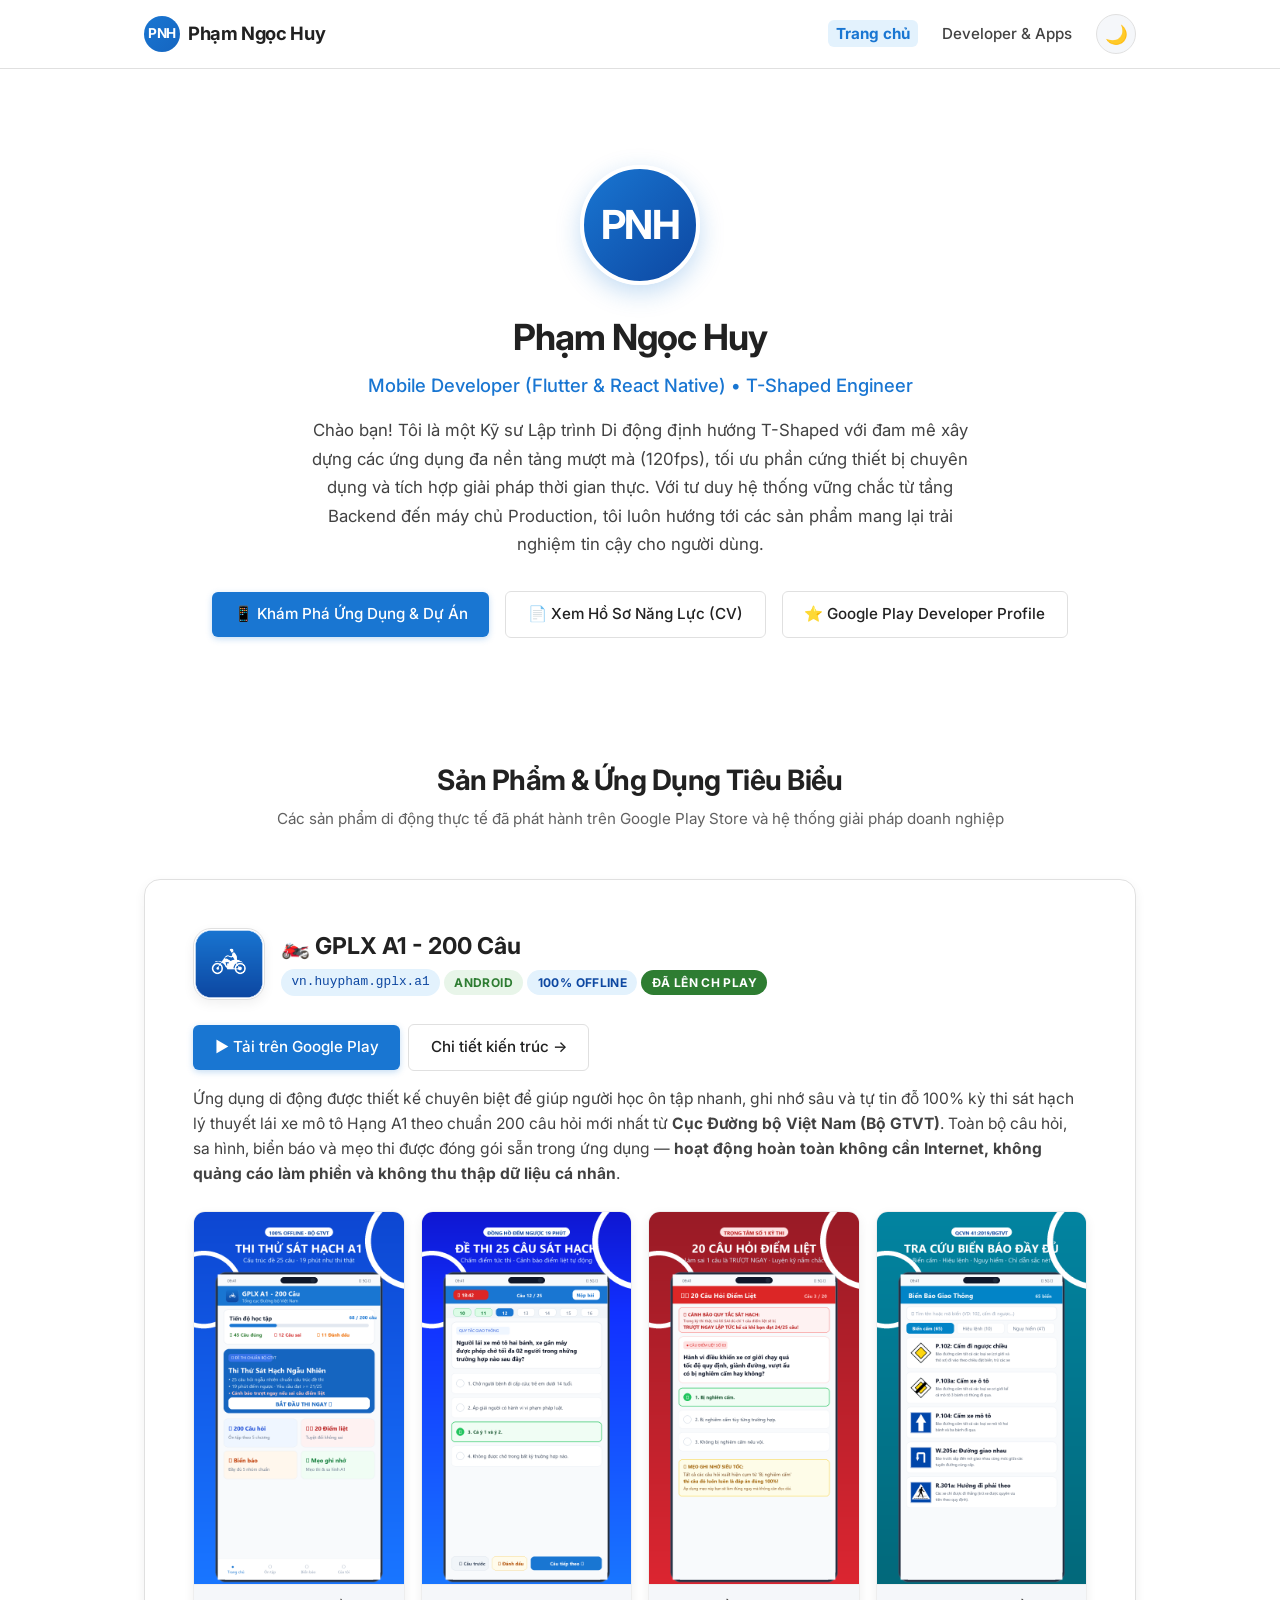
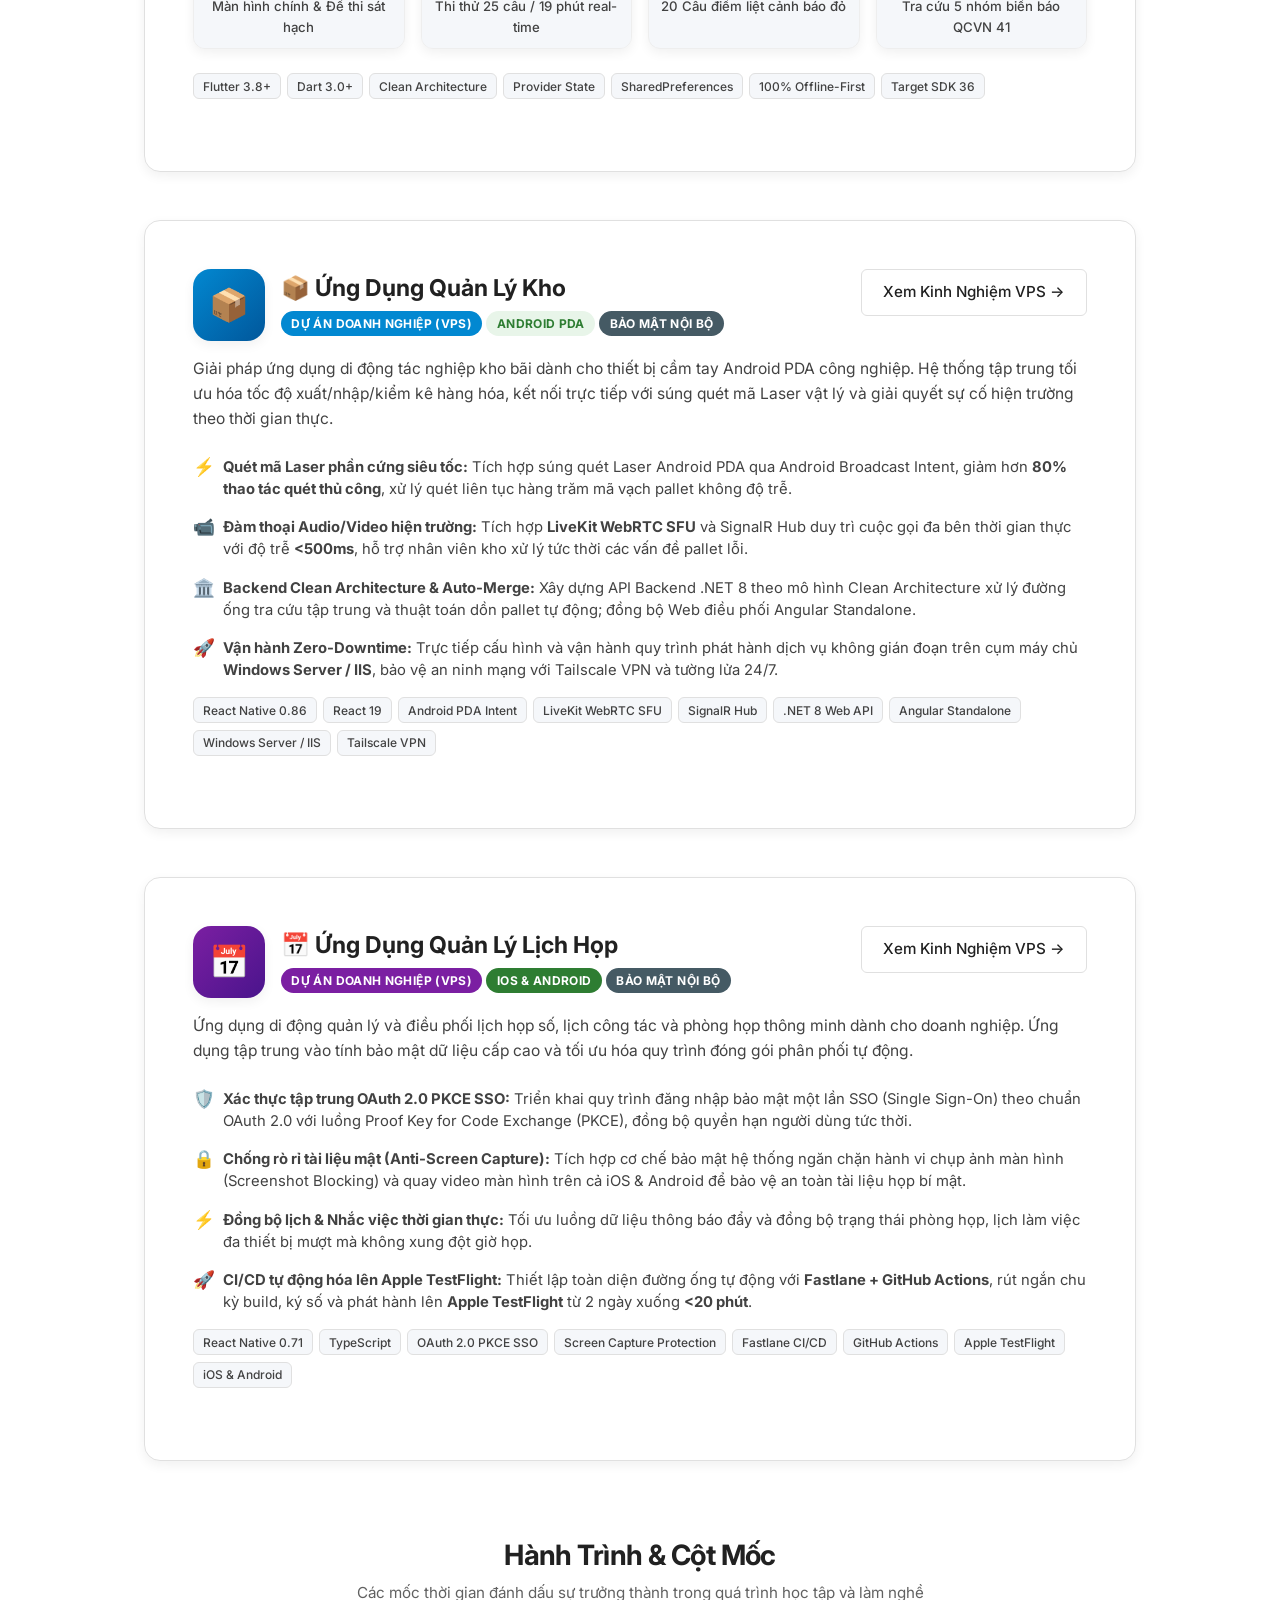
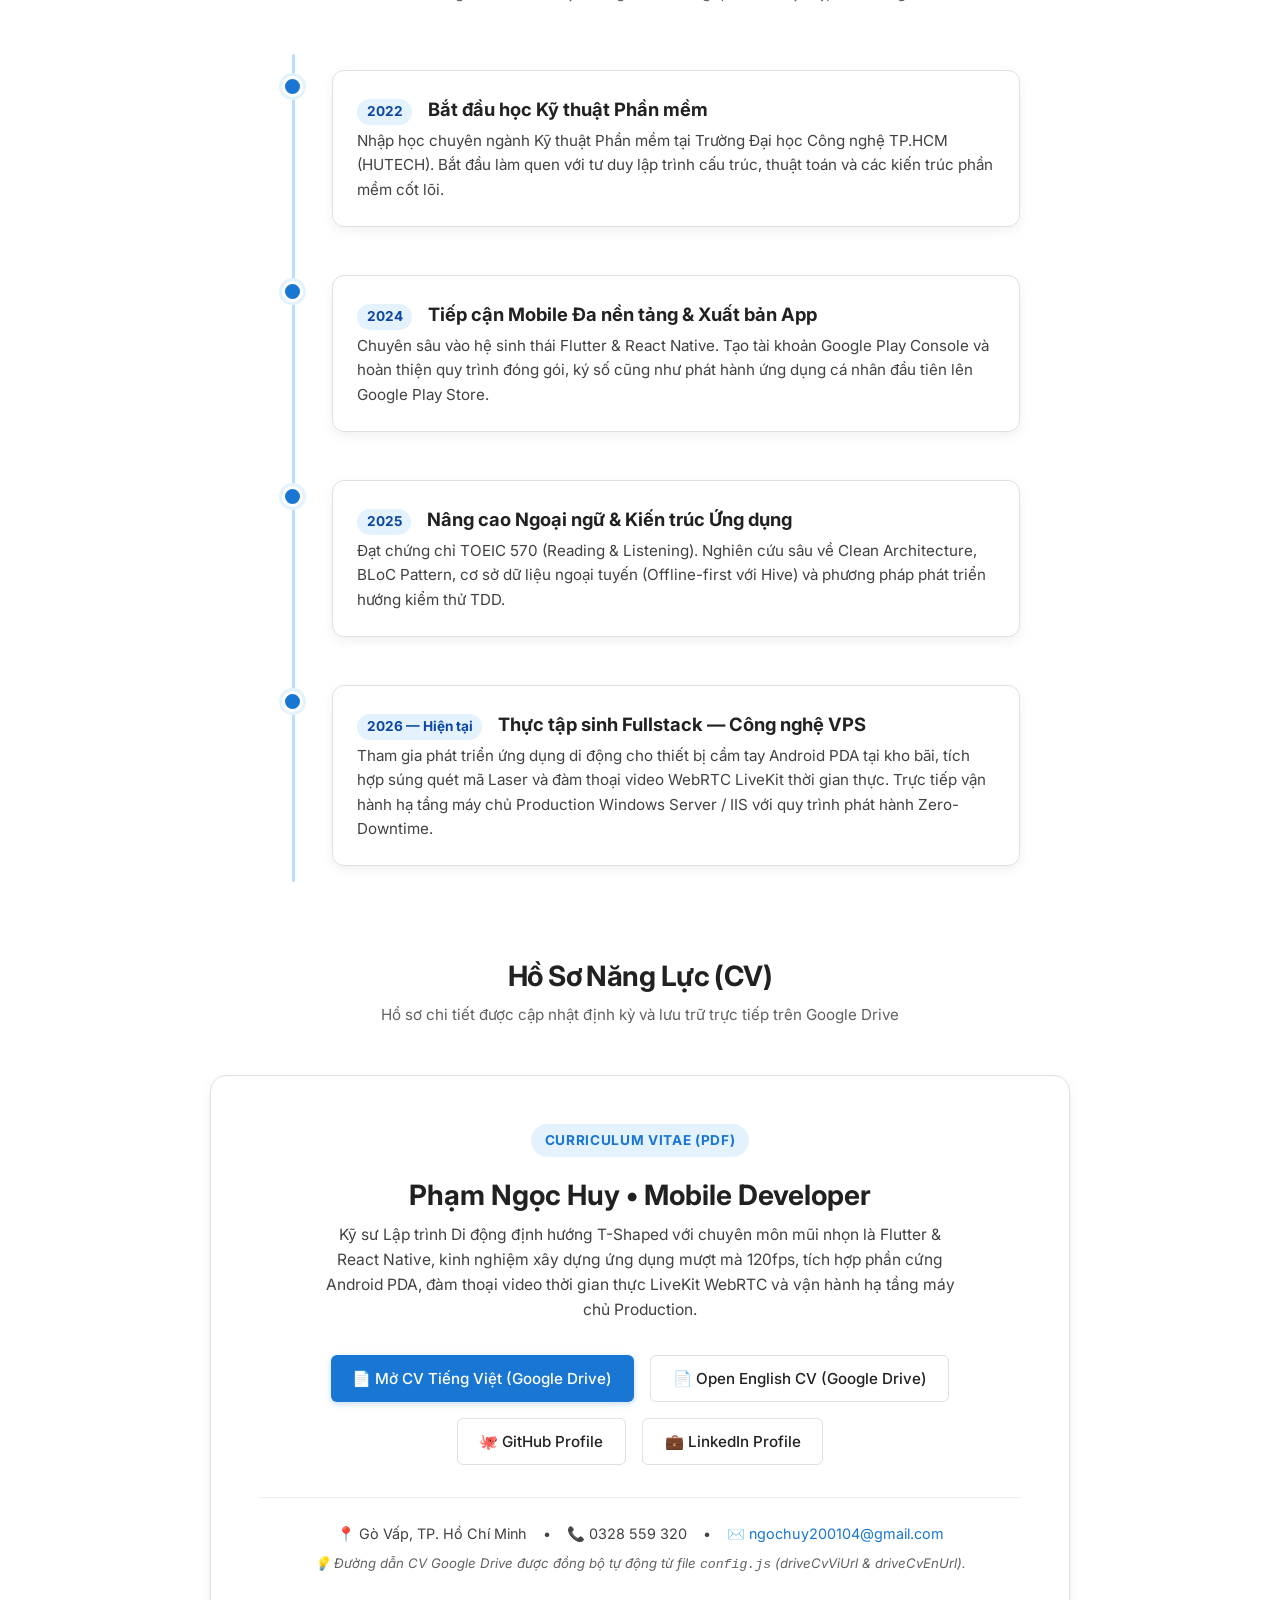
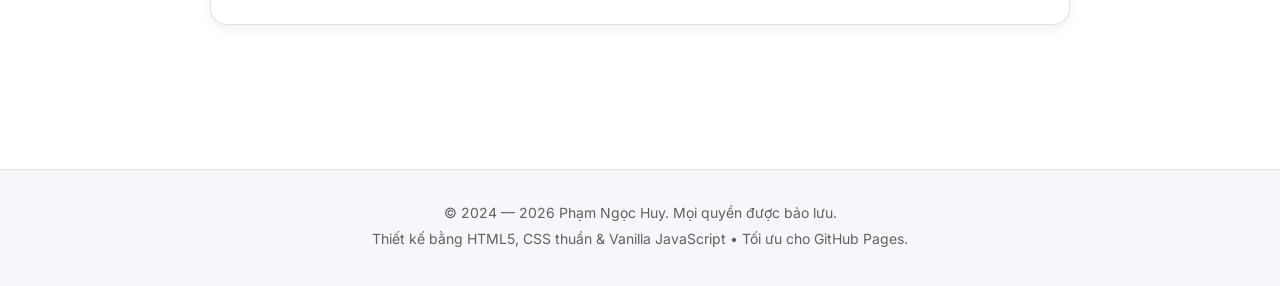
==== commit 1e106bc1: "feat: hide confidential UI for VPS warehouse app and add enterprise meeting management app" ====
--- a/index.html
+++ b/index.html
@@ -141,20 +141,19 @@
           </div>
         </article>
 
-        <!-- APP 2: ENTERPRISE WMS PDA & WEBRTC LIVEKIT -->
+        <!-- APP 2: ỨNG DỤNG QUẢN LÝ KHO (ENTERPRISE - NDA COMPLIANT) -->
         <article class="home-app-card reveal">
           <div class="home-app-header">
             <div class="home-app-identity">
-              <div style="width: 72px; height: 72px; border-radius: 18px; background: linear-gradient(135deg, #1976D2, #0D47A1); display: flex; align-items: center; justify-content: center; font-size: 2rem; color: #FFFFFF; box-shadow: var(--card-shadow); flex-shrink: 0;">
+              <div style="width: 72px; height: 72px; border-radius: 18px; background: linear-gradient(135deg, #0288D1, #01579B); display: flex; align-items: center; justify-content: center; font-size: 2rem; color: #FFFFFF; box-shadow: var(--card-shadow); flex-shrink: 0;">
                 📦
               </div>
               <div class="home-app-info">
-                <h3 class="home-app-title">📦 WMS Warehouse PDA &amp; Video Call Realtime</h3>
+                <h3 class="home-app-title">📦 Ứng Dụng Quản Lý Kho</h3>
                 <div class="home-app-badges">
-                  <span class="badge" style="background-color: #0288D1; color: #FFFFFF;">Dự Án Doanh Nghiệp</span>
+                  <span class="badge" style="background-color: #0288D1; color: #FFFFFF;">Dự Án Doanh Nghiệp (VPS)</span>
                   <span class="badge badge-android">Android PDA</span>
-                  <span class="badge" style="background-color: #6A1B9A; color: #FFFFFF;">WebRTC LiveKit</span>
-                  <span class="badge" style="background-color: #EF6C00; color: #FFFFFF;">Laser Intent Scanner</span>
+                  <span class="badge" style="background-color: #455A64; color: #FFFFFF;">Bảo Mật Nội Bộ</span>
                 </div>
               </div>
             </div>
@@ -166,44 +165,98 @@
           </div>
 
           <p class="home-app-desc">
-            Ứng dụng di động chuyên dụng cho thiết bị cầm tay Android PDA tại kho bãi của <strong>Công ty TNHH Công nghệ và Dịch vụ VPS</strong>. Tối ưu tác nghiệp xuất nhập kho, kết nối súng quét Laser vật lý qua Broadcast Intent giúp giảm hơn <strong>80% thao tác thủ công</strong>; tích hợp <strong>LiveKit WebRTC SFU</strong> và SignalR duy trì cuộc gọi Audio/Video độ trễ <strong>&lt;500ms</strong> xử lý tức thời sự cố hiện trường; kết nối Backend .NET 8 và máy chủ Production Windows Server / IIS Zero-Downtime.
-          </p>
-
-          <div class="wms-showcase-grid">
-            <div class="wms-preview-frame">
-              <img src="assets/wms-pda/pda-scanner-preview.png" alt="Giao diện PDA quét mã xuất kho picking" loading="lazy">
-            </div>
-            <div>
-              <ul class="wms-feature-list">
-                <li class="wms-feature-item">
-                  <span class="wms-feature-icon">⚡</span>
-                  <div><strong>Quét Laser Siêu Tốc:</strong> Bắt sự kiện quét mã vạch phần cứng qua Broadcast Intent, khử độ trễ và hỗ trợ quét liên tục hàng trăm mã vạch pallet không lỗi.</div>
-                </li>
-                <li class="wms-feature-item">
-                  <span class="wms-feature-icon">📹</span>
-                  <div><strong>Đàm Thoại Video Hiện Trường:</strong> LiveKit WebRTC SFU đàm thoại đa bên sắc nét, hỗ trợ chia sẻ hình ảnh pallet lỗi trực tiếp cho quản lý kho bãi.</div>
-                </li>
-                <li class="wms-feature-item">
-                  <span class="wms-feature-icon">🏛️</span>
-                  <div><strong>Backend .NET 8 &amp; Angular:</strong> Kiến trúc Clean Architecture xử lý dồn pallet tự động (Auto-Merge) và giao diện Web điều phối linh hoạt.</div>
-                </li>
-                <li class="wms-feature-item">
-                  <span class="wms-feature-icon">🚀</span>
-                  <div><strong>Vận Hành Zero-Downtime:</strong> Quản trị triển khai máy chủ Windows Server / IIS, bảo mật Tailscale VPN và tường lửa Windows Defender 24/7.</div>
-                </li>
-              </ul>
-
-              <!-- Tech Tags -->
-              <div class="tech-tags" style="margin-top: var(--space-md);">
-                <span class="tag">React Native 0.86</span>
-                <span class="tag">React 19</span>
-                <span class="tag">WebRTC LiveKit</span>
-                <span class="tag">SignalR Hub</span>
-                <span class="tag">.NET 8 Clean Architecture</span>
-                <span class="tag">Windows Server / IIS</span>
-                <span class="tag">Tailscale VPN</span>
-              </div>
-            </div>
+            Giải pháp ứng dụng di động tác nghiệp kho bãi dành cho thiết bị cầm tay Android PDA công nghiệp. Hệ thống tập trung tối ưu hóa tốc độ xuất/nhập/kiểm kê hàng hóa, kết nối trực tiếp với súng quét mã Laser vật lý và giải quyết sự cố hiện trường theo thời gian thực.
+          </p>
+
+          <ul class="wms-feature-list">
+            <li class="wms-feature-item">
+              <span class="wms-feature-icon">⚡</span>
+              <div><strong>Quét mã Laser phần cứng siêu tốc:</strong> Tích hợp súng quét Laser Android PDA qua Android Broadcast Intent, giảm hơn <strong>80% thao tác quét thủ công</strong>, xử lý quét liên tục hàng trăm mã vạch pallet không độ trễ.</div>
+            </li>
+            <li class="wms-feature-item">
+              <span class="wms-feature-icon">📹</span>
+              <div><strong>Đàm thoại Audio/Video hiện trường:</strong> Tích hợp <strong>LiveKit WebRTC SFU</strong> và SignalR Hub duy trì cuộc gọi đa bên thời gian thực với độ trễ <strong>&lt;500ms</strong>, hỗ trợ nhân viên kho xử lý tức thời các vấn đề pallet lỗi.</div>
+            </li>
+            <li class="wms-feature-item">
+              <span class="wms-feature-icon">🏛️</span>
+              <div><strong>Backend Clean Architecture &amp; Auto-Merge:</strong> Xây dựng API Backend .NET 8 theo mô hình Clean Architecture xử lý đường ống tra cứu tập trung và thuật toán dồn pallet tự động; đồng bộ Web điều phối Angular Standalone.</div>
+            </li>
+            <li class="wms-feature-item">
+              <span class="wms-feature-icon">🚀</span>
+              <div><strong>Vận hành Zero-Downtime:</strong> Trực tiếp cấu hình và vận hành quy trình phát hành dịch vụ không gián đoạn trên cụm máy chủ <strong>Windows Server / IIS</strong>, bảo vệ an ninh mạng với Tailscale VPN và tường lửa 24/7.</div>
+            </li>
+          </ul>
+
+          <!-- Tech Tags -->
+          <div class="tech-tags" style="margin-top: var(--space-md);">
+            <span class="tag">React Native 0.86</span>
+            <span class="tag">React 19</span>
+            <span class="tag">Android PDA Intent</span>
+            <span class="tag">LiveKit WebRTC SFU</span>
+            <span class="tag">SignalR Hub</span>
+            <span class="tag">.NET 8 Web API</span>
+            <span class="tag">Angular Standalone</span>
+            <span class="tag">Windows Server / IIS</span>
+            <span class="tag">Tailscale VPN</span>
+          </div>
+        </article>
+
+        <!-- APP 3: ỨNG DỤNG QUẢN LÝ LỊCH HỌP (ENTERPRISE - NDA COMPLIANT) -->
+        <article class="home-app-card reveal">
+          <div class="home-app-header">
+            <div class="home-app-identity">
+              <div style="width: 72px; height: 72px; border-radius: 18px; background: linear-gradient(135deg, #7B1FA2, #4A148C); display: flex; align-items: center; justify-content: center; font-size: 2rem; color: #FFFFFF; box-shadow: var(--card-shadow); flex-shrink: 0;">
+                📅
+              </div>
+              <div class="home-app-info">
+                <h3 class="home-app-title">📅 Ứng Dụng Quản Lý Lịch Họp</h3>
+                <div class="home-app-badges">
+                  <span class="badge" style="background-color: #7B1FA2; color: #FFFFFF;">Dự Án Doanh Nghiệp (VPS)</span>
+                  <span class="badge" style="background-color: #2E7D32; color: #FFFFFF;">iOS &amp; Android</span>
+                  <span class="badge" style="background-color: #455A64; color: #FFFFFF;">Bảo Mật Nội Bộ</span>
+                </div>
+              </div>
+            </div>
+            <div class="home-app-actions">
+              <a href="#timeline-section" class="btn btn-outline" title="Xem cột mốc kinh nghiệm tại Công nghệ VPS">
+                Xem Kinh Nghiệm VPS &rarr;
+              </a>
+            </div>
+          </div>
+
+          <p class="home-app-desc">
+            Ứng dụng di động quản lý và điều phối lịch họp số, lịch công tác và phòng họp thông minh dành cho doanh nghiệp. Ứng dụng tập trung vào tính bảo mật dữ liệu cấp cao và tối ưu hóa quy trình đóng gói phân phối tự động.
+          </p>
+
+          <ul class="wms-feature-list">
+            <li class="wms-feature-item">
+              <span class="wms-feature-icon">🛡️</span>
+              <div><strong>Xác thực tập trung OAuth 2.0 PKCE SSO:</strong> Triển khai quy trình đăng nhập bảo mật một lần SSO (Single Sign-On) theo chuẩn OAuth 2.0 với luồng Proof Key for Code Exchange (PKCE), đồng bộ quyền hạn người dùng tức thời.</div>
+            </li>
+            <li class="wms-feature-item">
+              <span class="wms-feature-icon">🔒</span>
+              <div><strong>Chống rò rỉ tài liệu mật (Anti-Screen Capture):</strong> Tích hợp cơ chế bảo mật hệ thống ngăn chặn hành vi chụp ảnh màn hình (Screenshot Blocking) và quay video màn hình trên cả iOS &amp; Android để bảo vệ an toàn tài liệu họp bí mật.</div>
+            </li>
+            <li class="wms-feature-item">
+              <span class="wms-feature-icon">⚡</span>
+              <div><strong>Đồng bộ lịch &amp; Nhắc việc thời gian thực:</strong> Tối ưu luồng dữ liệu thông báo đẩy và đồng bộ trạng thái phòng họp, lịch làm việc đa thiết bị mượt mà không xung đột giờ họp.</div>
+            </li>
+            <li class="wms-feature-item">
+              <span class="wms-feature-icon">🚀</span>
+              <div><strong>CI/CD tự động hóa lên Apple TestFlight:</strong> Thiết lập toàn diện đường ống tự động với <strong>Fastlane + GitHub Actions</strong>, rút ngắn chu kỳ build, ký số và phát hành lên <strong>Apple TestFlight</strong> từ 2 ngày xuống <strong>&lt;20 phút</strong>.</div>
+            </li>
+          </ul>
+
+          <!-- Tech Tags -->
+          <div class="tech-tags" style="margin-top: var(--space-md);">
+            <span class="tag">React Native 0.71</span>
+            <span class="tag">TypeScript</span>
+            <span class="tag">OAuth 2.0 PKCE SSO</span>
+            <span class="tag">Screen Capture Protection</span>
+            <span class="tag">Fastlane CI/CD</span>
+            <span class="tag">GitHub Actions</span>
+            <span class="tag">Apple TestFlight</span>
+            <span class="tag">iOS &amp; Android</span>
           </div>
         </article>
       </section>
--- a/css/style.css
+++ b/css/style.css
@@ -920,42 +920,13 @@
   border-top: 1px solid var(--border-color-subtle);
 }
 
-/* WMS Preview Layout */
-.wms-showcase-grid {
-  display: grid;
-  grid-template-columns: 240px 1fr;
-  gap: var(--space-xl);
-  align-items: center;
-  margin-top: var(--space-lg);
-}
-
-@media (max-width: 820px) {
-  .wms-showcase-grid {
-    grid-template-columns: 1fr;
-  }
-}
-
-.wms-preview-frame {
-  max-width: 240px;
-  border-radius: 18px;
-  overflow: hidden;
-  border: 2px solid var(--border-color);
-  box-shadow: var(--card-shadow-hover);
-  margin: 0 auto;
-}
-
-.wms-preview-frame img {
-  width: 100%;
-  height: auto;
-  display: block;
-}
-
+/* Enterprise Feature List */
 .wms-feature-list {
   list-style: none;
   padding: 0;
   margin: var(--space-md) 0;
   display: grid;
-  gap: var(--space-sm);
+  gap: var(--space-md);
 }
 
 .wms-feature-item {
@@ -1041,10 +1012,6 @@
   color: var(--text-muted);
   margin-top: var(--space-sm);
   font-style: italic;
-}
-  width: 100%;
-  height: auto;
-  display: block;
 }
 
 .feature-grid {
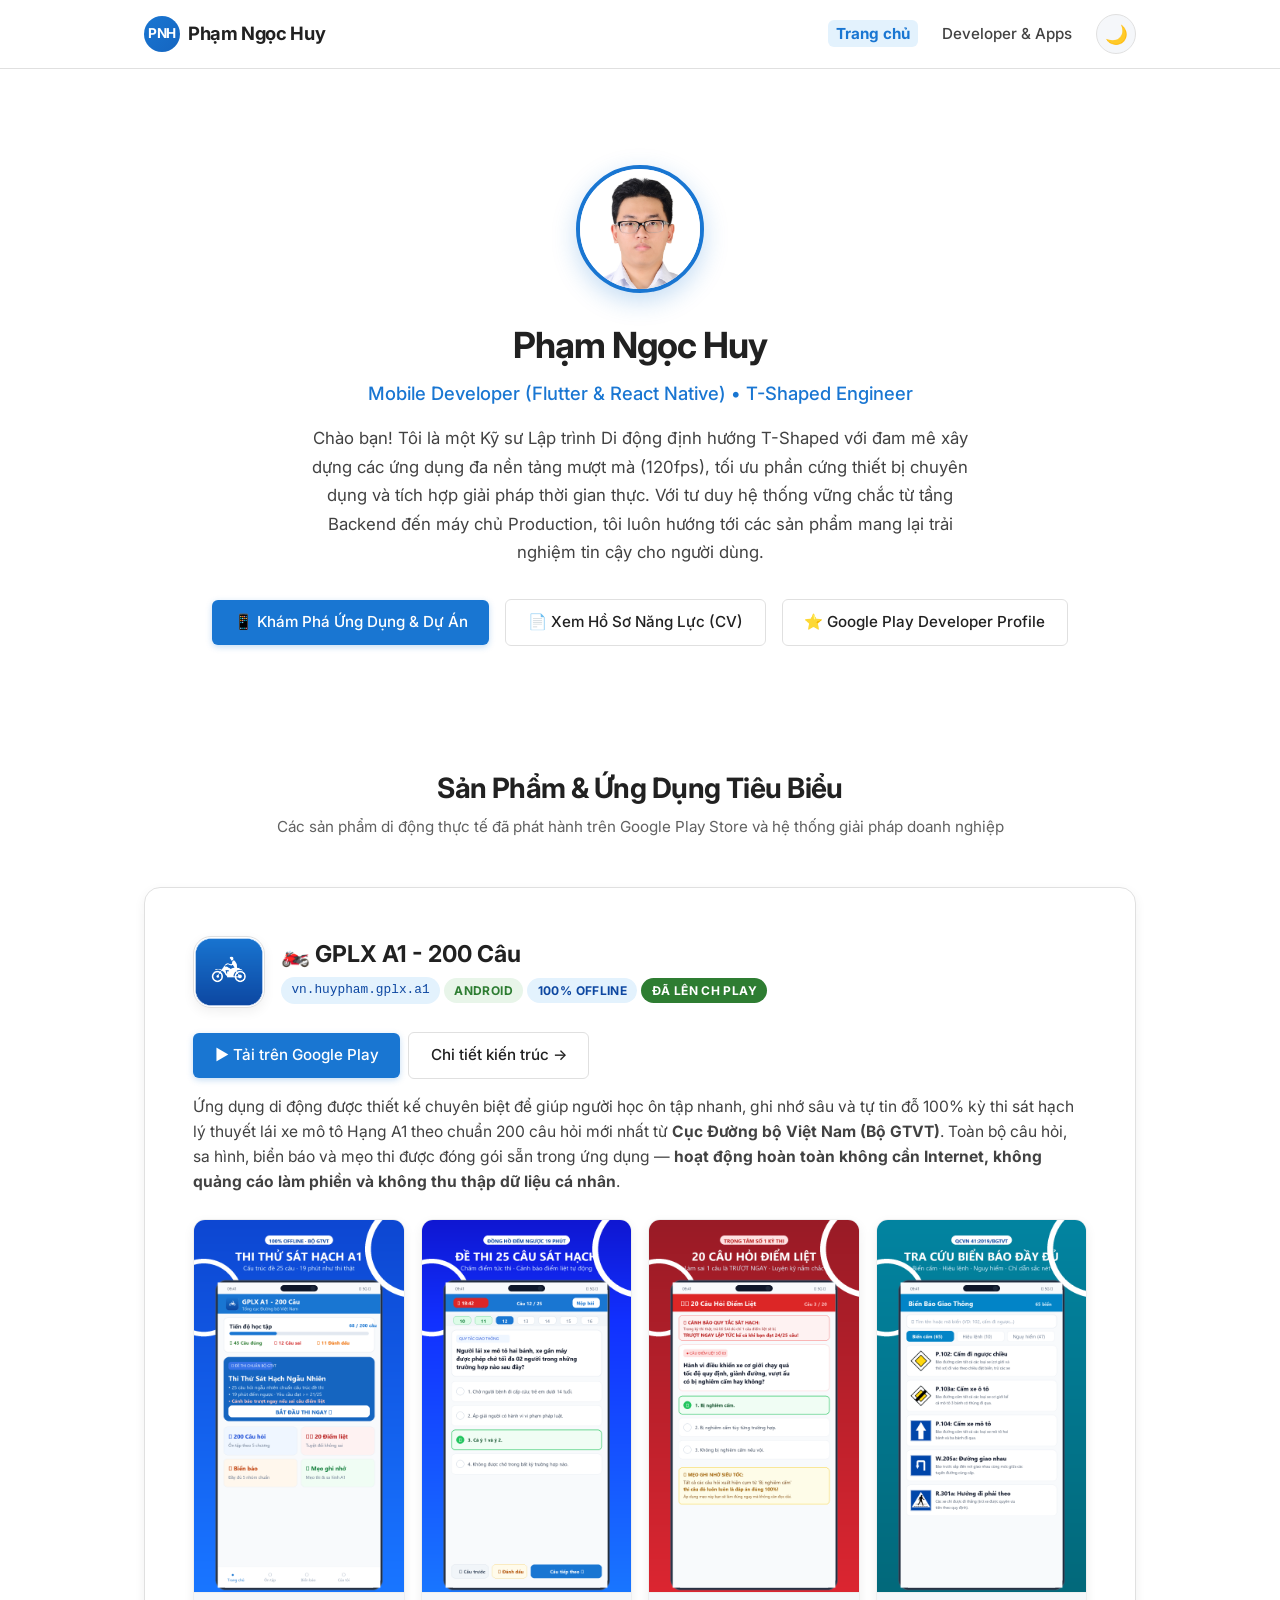
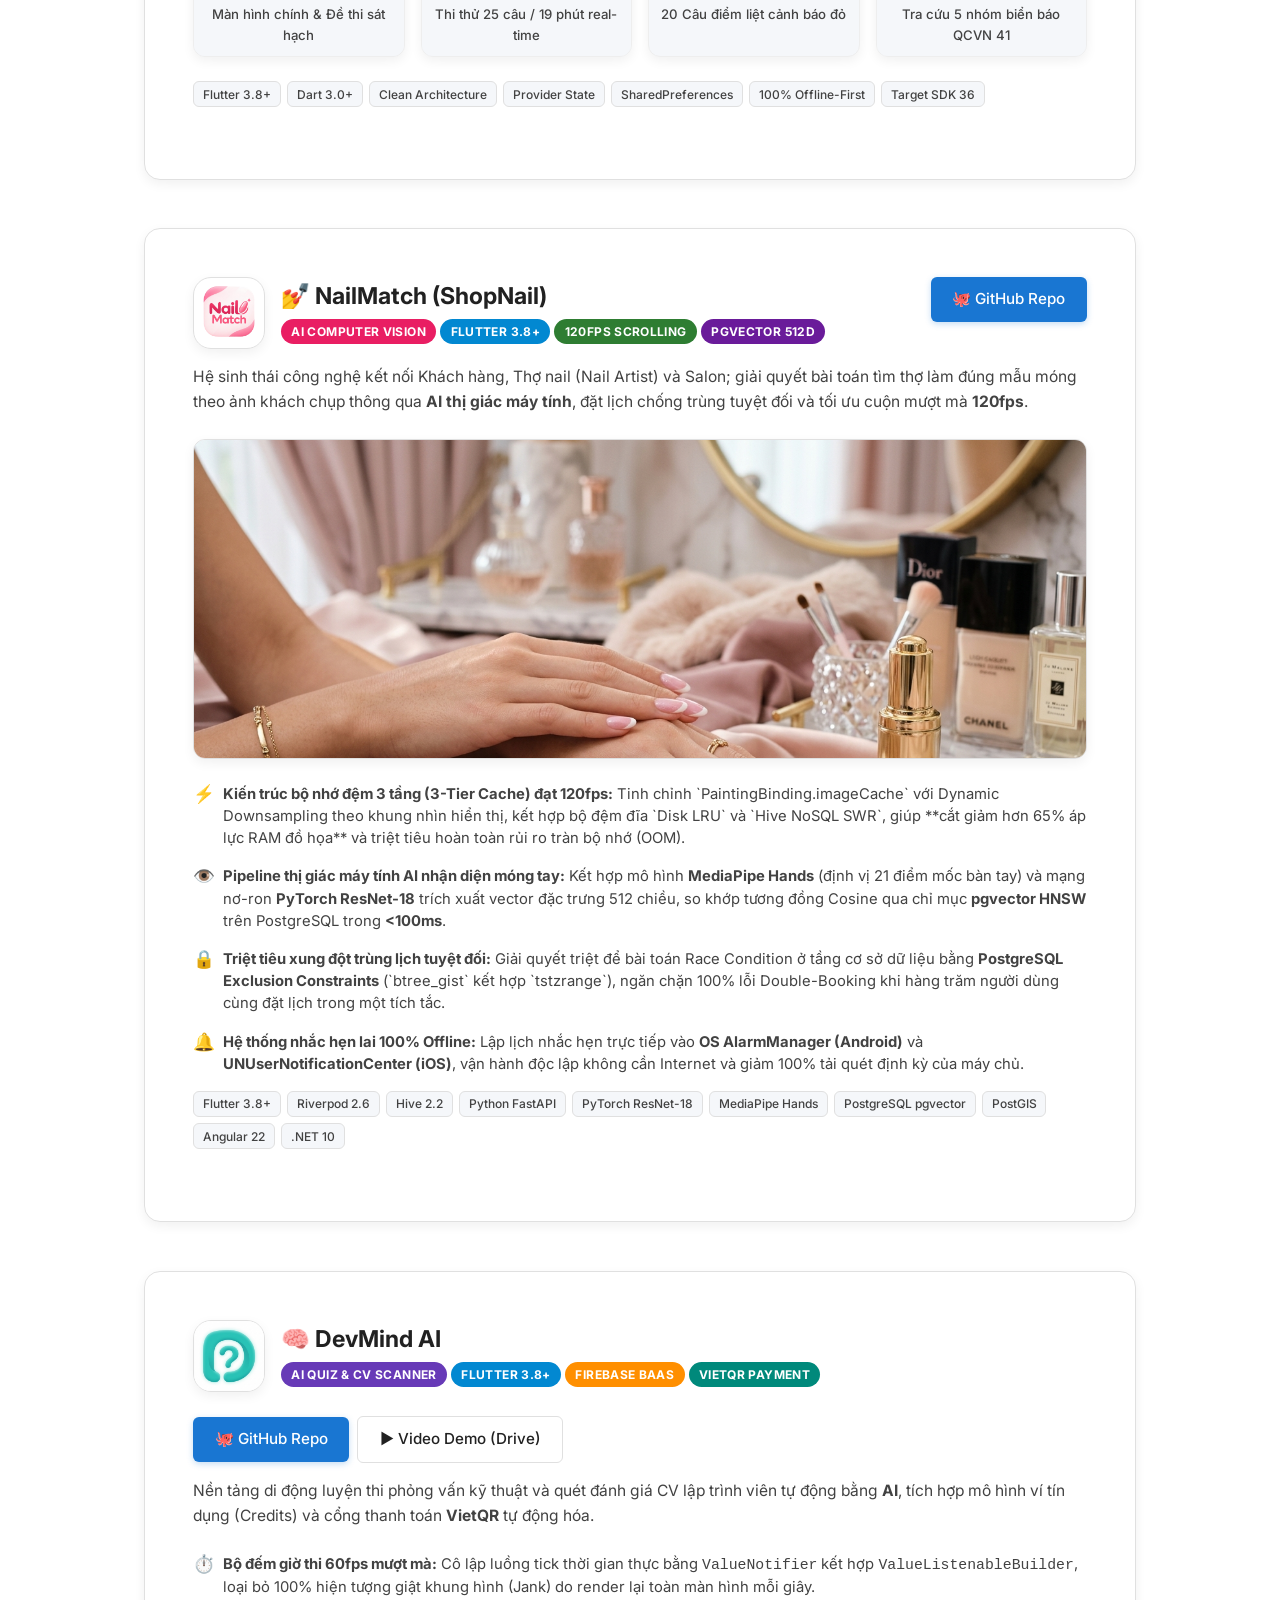
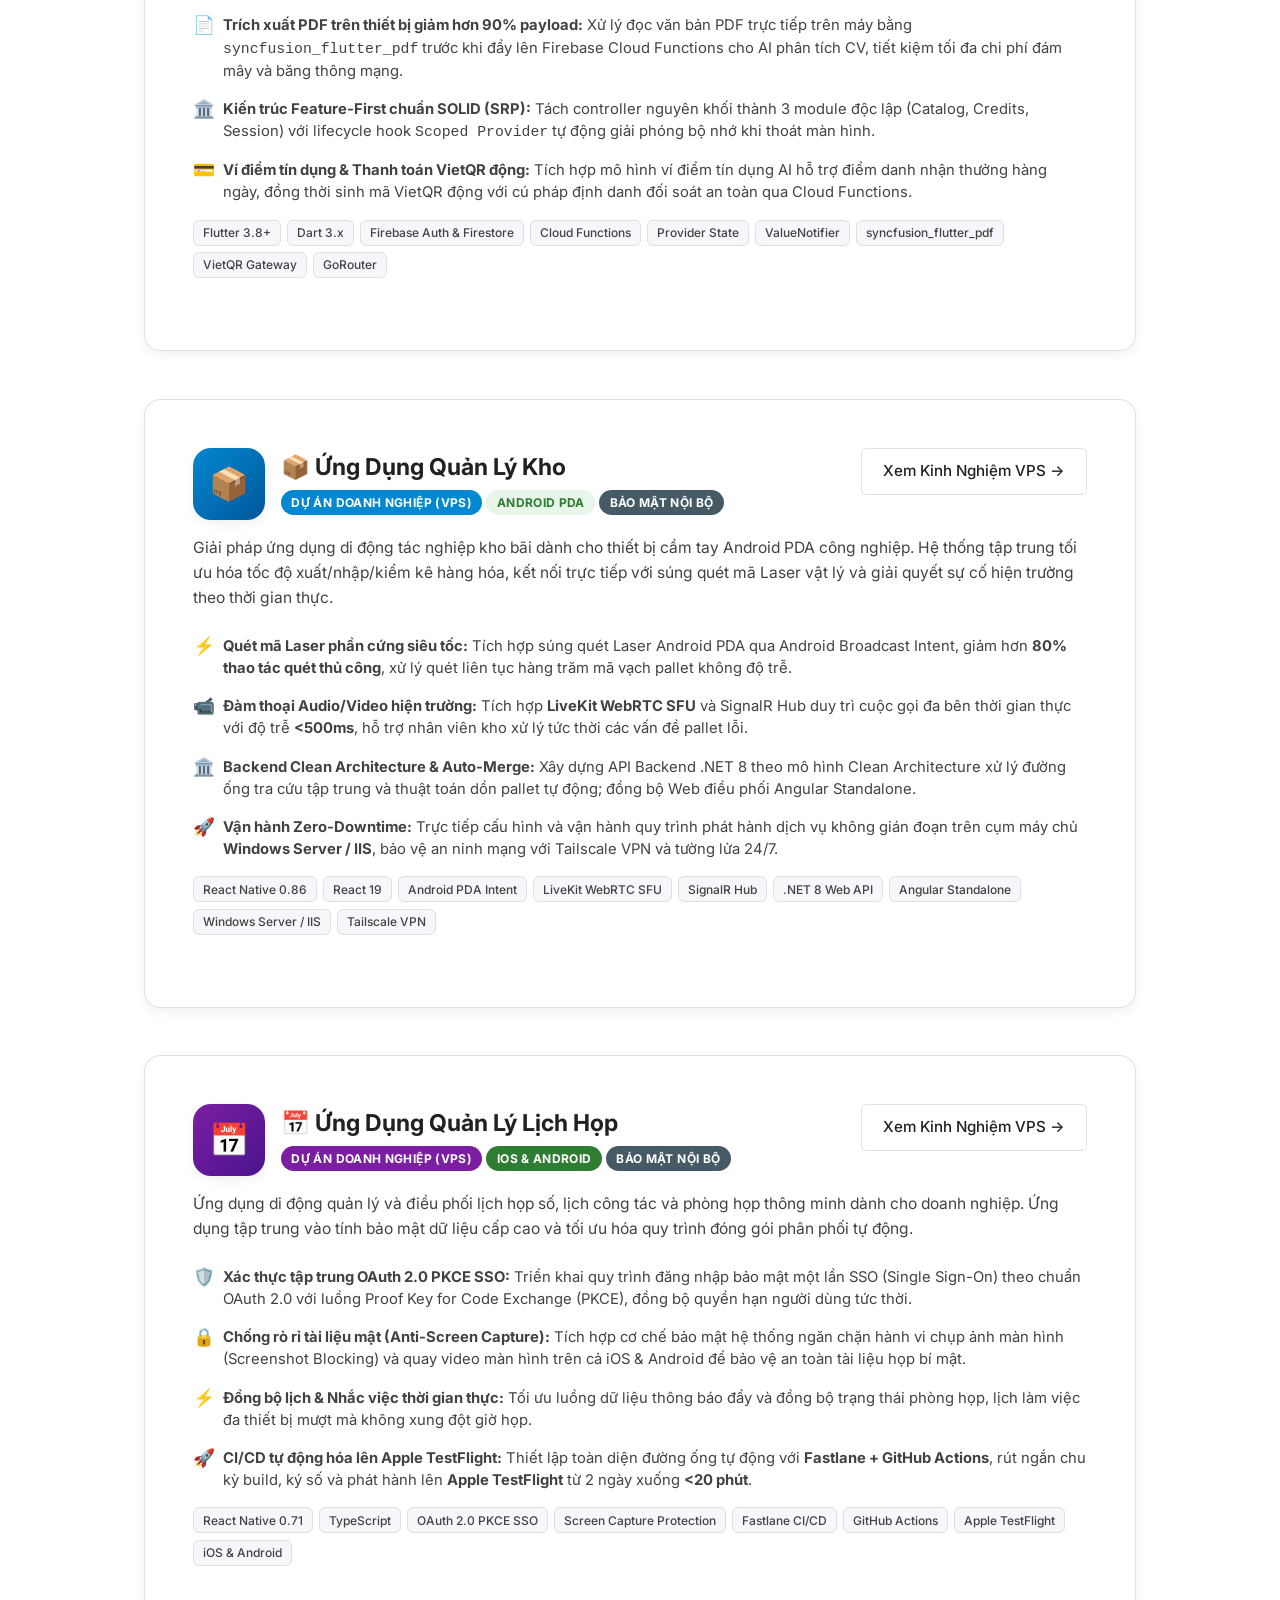
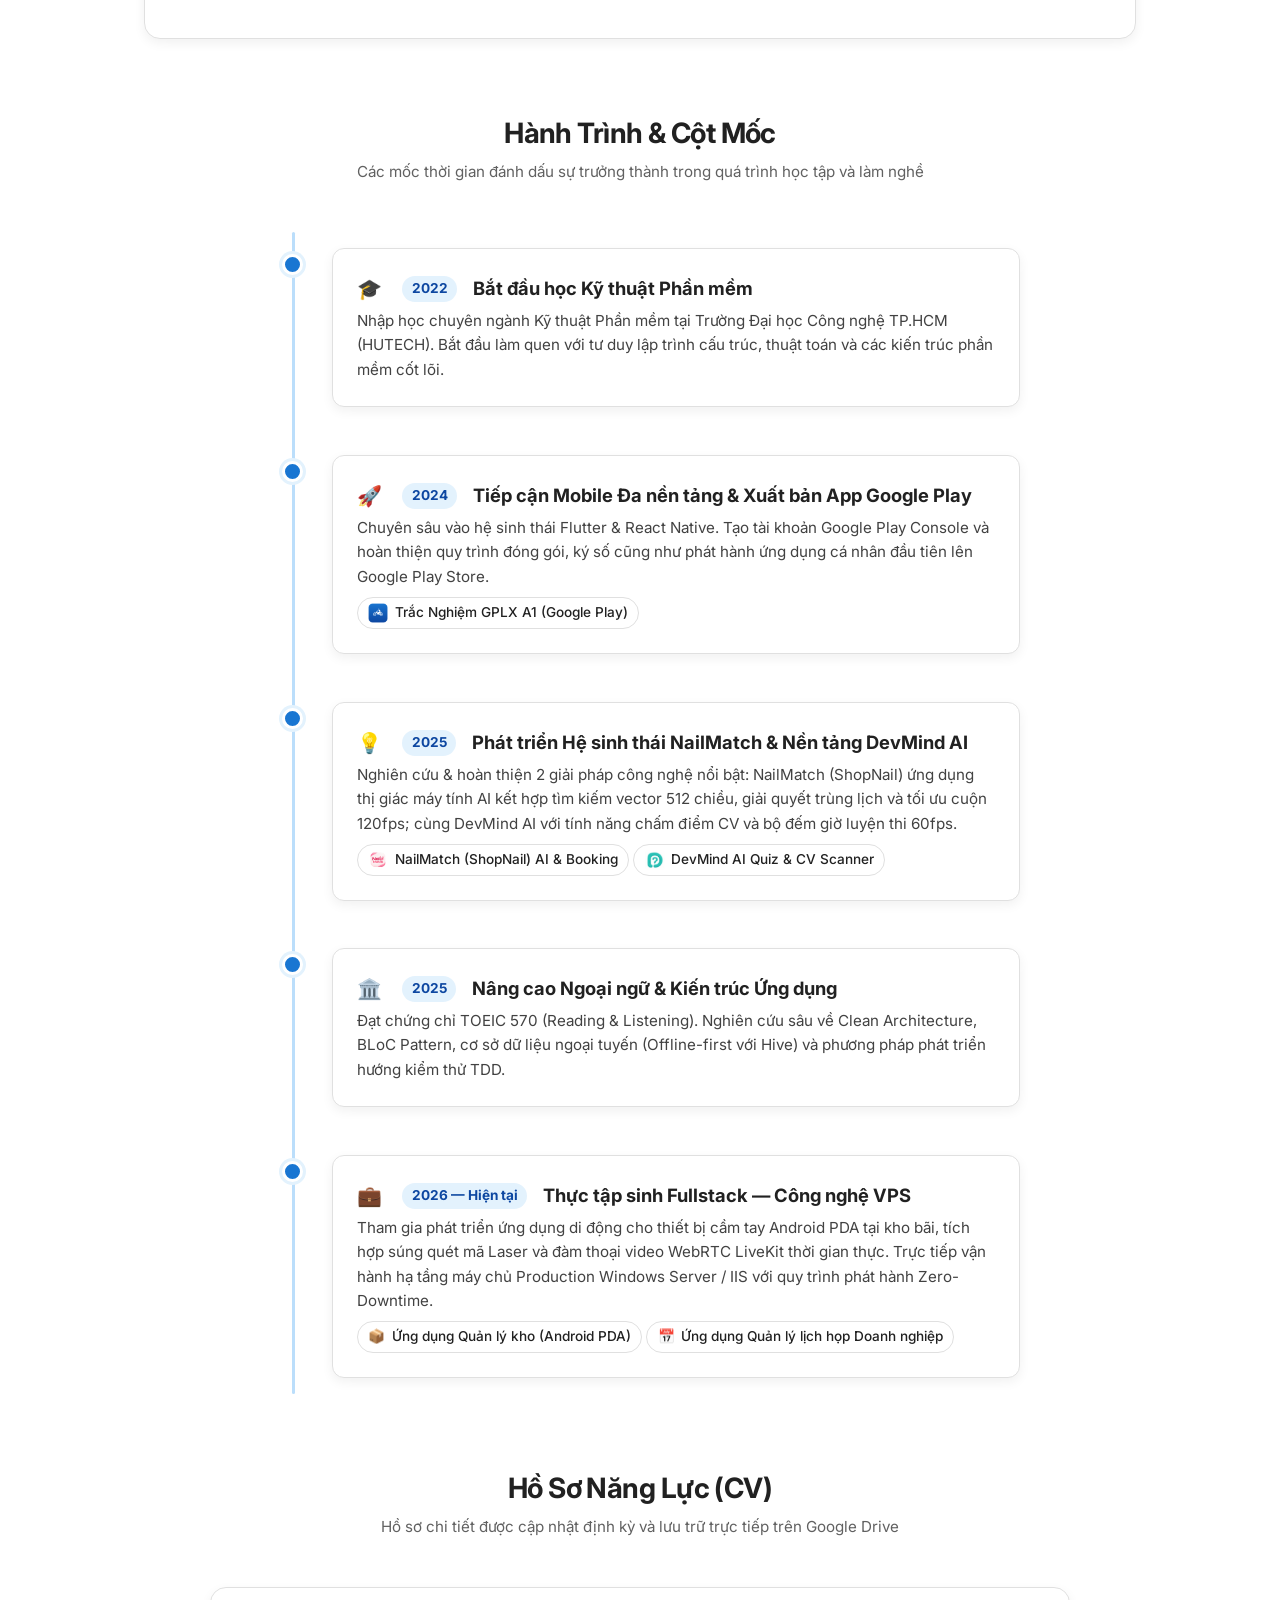
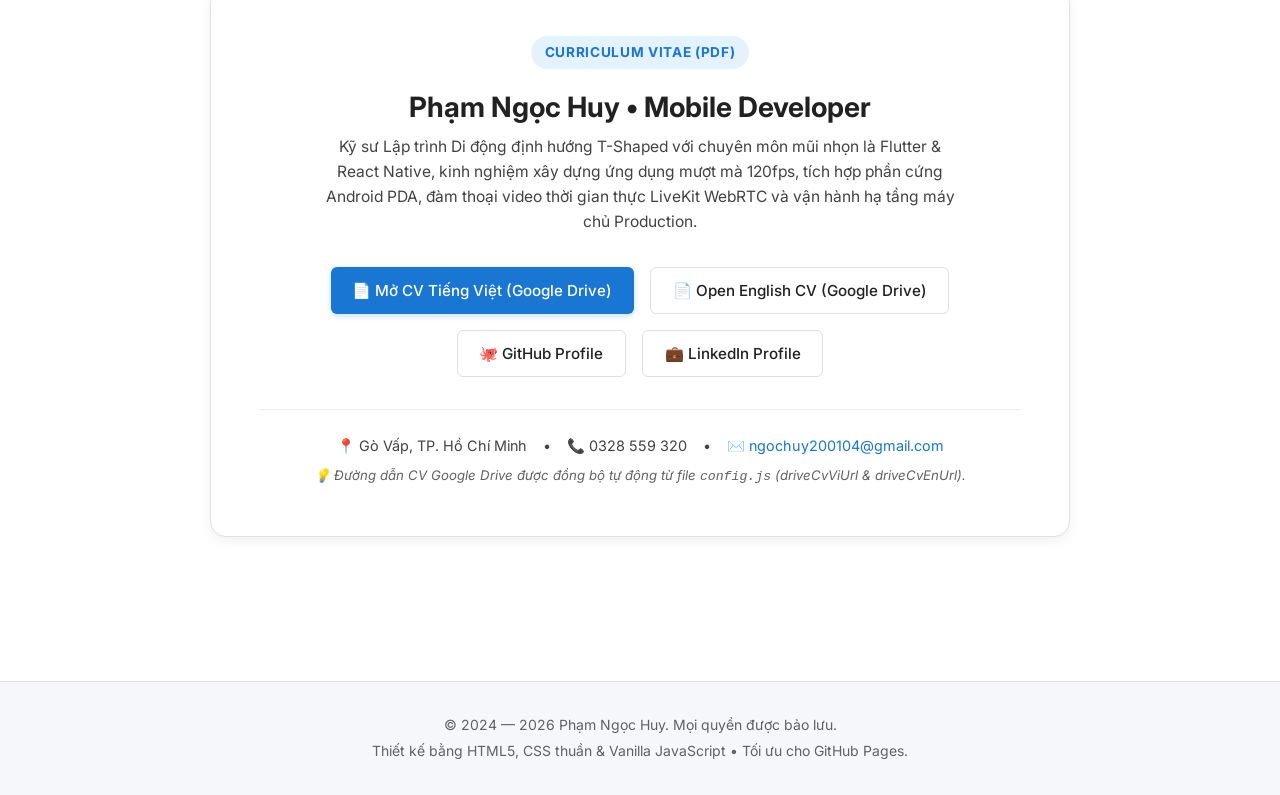
==== commit 024046f3: "feat: upload real avatar, add NailMatch and DevMind apps showcase, and enrich timeline milestones" ====
--- a/index.html
+++ b/index.html
@@ -56,7 +56,9 @@
       
       <!-- HERO SECTION -->
       <section class="hero-section reveal" aria-labelledby="hero-title">
-        <div class="hero-avatar" aria-label="Avatar Phạm Ngọc Huy">PNH</div>
+        <div class="hero-avatar" aria-label="Avatar Phạm Ngọc Huy">
+          <img src="assets/avatar.JPG" alt="Phạm Ngọc Huy" class="hero-avatar-img">
+        </div>
         
         <h1 id="hero-title" class="hero-title">Phạm Ngọc Huy</h1>
         <p class="hero-subtitle">Mobile Developer (Flutter &amp; React Native) &bull; T-Shaped Engineer</p>
@@ -81,7 +83,7 @@
         <p class="section-desc reveal">Các sản phẩm di động thực tế đã phát hành trên Google Play Store và hệ thống giải pháp doanh nghiệp</p>
 
         <!-- APP 1: GPLX A1 - 200 CÂU (CH PLAY) -->
-        <article class="home-app-card reveal">
+        <article id="app-gplx" class="home-app-card reveal">
           <div class="home-app-header">
             <div class="home-app-identity">
               <img src="assets/tracnghiemlaixea1/icon_512x512.png" alt="Icon GPLX A1 - 200 Câu" class="home-app-icon">
@@ -141,8 +143,135 @@
           </div>
         </article>
 
-        <!-- APP 2: ỨNG DỤNG QUẢN LÝ KHO (ENTERPRISE - NDA COMPLIANT) -->
-        <article class="home-app-card reveal">
+        <!-- APP 2: NAILMATCH (SHOPNAIL) — AI VISION & 120FPS BOOKING -->
+        <article id="app-nailmatch" class="home-app-card reveal">
+          <div class="home-app-header">
+            <div class="home-app-identity">
+              <img src="assets/nailmatch/logo.png" alt="Logo NailMatch" class="home-app-icon">
+              <div class="home-app-info">
+                <h3 class="home-app-title">💅 NailMatch (ShopNail)</h3>
+                <div class="home-app-badges">
+                  <span class="badge" style="background-color: #E91E63; color: #FFFFFF;">AI Computer Vision</span>
+                  <span class="badge" style="background-color: #0288D1; color: #FFFFFF;">Flutter 3.8+</span>
+                  <span class="badge" style="background-color: #2E7D32; color: #FFFFFF;">120fps Scrolling</span>
+                  <span class="badge" style="background-color: #6A1B9A; color: #FFFFFF;">pgvector 512d</span>
+                </div>
+              </div>
+            </div>
+            <div class="home-app-actions">
+              <a href="https://github.com/shopnail/shopnail" target="_blank" rel="noopener noreferrer" class="btn btn-primary" title="Xem kho mã nguồn NailMatch trên GitHub">
+                🐙 GitHub Repo
+              </a>
+            </div>
+          </div>
+
+          <p class="home-app-desc">
+            Hệ sinh thái công nghệ kết nối Khách hàng, Thợ nail (Nail Artist) và Salon; giải quyết bài toán tìm thợ làm đúng mẫu móng theo ảnh khách chụp thông qua <strong>AI thị giác máy tính</strong>, đặt lịch chống trùng tuyệt đối và tối ưu cuộn mượt mà <strong>120fps</strong>.
+          </p>
+
+          <!-- Banner Preview -->
+          <div class="app-banner-container" style="max-height: 320px; overflow: hidden; border-radius: var(--border-radius-md); margin-bottom: var(--space-lg);">
+            <img src="assets/nailmatch/nail_match_hero.jpg" alt="Banner NailMatch AI &amp; Booking" style="width: 100%; height: auto; object-fit: cover;" loading="lazy">
+          </div>
+
+          <ul class="wms-feature-list">
+            <li class="wms-feature-item">
+              <span class="wms-feature-icon">⚡</span>
+              <div><strong>Kiến trúc bộ nhớ đệm 3 tầng (3-Tier Cache) đạt 120fps:</strong> Tinh chỉnh `PaintingBinding.imageCache` với Dynamic Downsampling theo khung nhìn hiển thị, kết hợp bộ đệm đĩa `Disk LRU` và `Hive NoSQL SWR`, giúp **cắt giảm hơn 65% áp lực RAM đồ họa** và triệt tiêu hoàn toàn rủi ro tràn bộ nhớ (OOM).</div>
+            </li>
+            <li class="wms-feature-item">
+              <span class="wms-feature-icon">👁️</span>
+              <div><strong>Pipeline thị giác máy tính AI nhận diện móng tay:</strong> Kết hợp mô hình <strong>MediaPipe Hands</strong> (định vị 21 điểm mốc bàn tay) và mạng nơ-ron <strong>PyTorch ResNet-18</strong> trích xuất vector đặc trưng 512 chiều, so khớp tương đồng Cosine qua chỉ mục <strong>pgvector HNSW</strong> trên PostgreSQL trong <strong>&lt;100ms</strong>.</div>
+            </li>
+            <li class="wms-feature-item">
+              <span class="wms-feature-icon">🔒</span>
+              <div><strong>Triệt tiêu xung đột trùng lịch tuyệt đối:</strong> Giải quyết triệt để bài toán Race Condition ở tầng cơ sở dữ liệu bằng <strong>PostgreSQL Exclusion Constraints</strong> (`btree_gist` kết hợp `tstzrange`), ngăn chặn 100% lỗi Double-Booking khi hàng trăm người dùng cùng đặt lịch trong một tích tắc.</div>
+            </li>
+            <li class="wms-feature-item">
+              <span class="wms-feature-icon">🔔</span>
+              <div><strong>Hệ thống nhắc hẹn lai 100% Offline:</strong> Lập lịch nhắc hẹn trực tiếp vào <strong>OS AlarmManager (Android)</strong> và <strong>UNUserNotificationCenter (iOS)</strong>, vận hành độc lập không cần Internet và giảm 100% tải quét định kỳ của máy chủ.</div>
+            </li>
+          </ul>
+
+          <!-- Tech Tags -->
+          <div class="tech-tags" style="margin-top: var(--space-md);">
+            <span class="tag">Flutter 3.8+</span>
+            <span class="tag">Riverpod 2.6</span>
+            <span class="tag">Hive 2.2</span>
+            <span class="tag">Python FastAPI</span>
+            <span class="tag">PyTorch ResNet-18</span>
+            <span class="tag">MediaPipe Hands</span>
+            <span class="tag">PostgreSQL pgvector</span>
+            <span class="tag">PostGIS</span>
+            <span class="tag">Angular 22</span>
+            <span class="tag">.NET 10</span>
+          </div>
+        </article>
+
+        <!-- APP 3: DEVMIND AI — QUIZ PLATFORM & AI CV SCANNER -->
+        <article id="app-devmind" class="home-app-card reveal">
+          <div class="home-app-header">
+            <div class="home-app-identity">
+              <img src="assets/devmind/logo_app.jpg" alt="Logo DevMind AI" class="home-app-icon">
+              <div class="home-app-info">
+                <h3 class="home-app-title">🧠 DevMind AI</h3>
+                <div class="home-app-badges">
+                  <span class="badge" style="background-color: #673AB7; color: #FFFFFF;">AI Quiz &amp; CV Scanner</span>
+                  <span class="badge" style="background-color: #0288D1; color: #FFFFFF;">Flutter 3.8+</span>
+                  <span class="badge" style="background-color: #FF8F00; color: #FFFFFF;">Firebase BaaS</span>
+                  <span class="badge" style="background-color: #00897B; color: #FFFFFF;">VietQR Payment</span>
+                </div>
+              </div>
+            </div>
+            <div class="home-app-actions">
+              <a href="https://github.com/huypham200104/DevMind" target="_blank" rel="noopener noreferrer" class="btn btn-primary" title="Xem kho mã nguồn DevMind trên GitHub">
+                🐙 GitHub Repo
+              </a>
+              <a href="https://drive.google.com/file/d/1m7pVKEESQqtJNayxyOiDgDnJh1Ff2XEq/view?usp=drive_link" target="_blank" rel="noopener noreferrer" class="btn btn-outline" title="Xem Video Demo ứng dụng thực tế trên Google Drive">
+                ▶ Video Demo (Drive)
+              </a>
+            </div>
+          </div>
+
+          <p class="home-app-desc">
+            Nền tảng di động luyện thi phỏng vấn kỹ thuật và quét đánh giá CV lập trình viên tự động bằng <strong>AI</strong>, tích hợp mô hình ví tín dụng (Credits) và cổng thanh toán <strong>VietQR</strong> tự động hóa.
+          </p>
+
+          <ul class="wms-feature-list">
+            <li class="wms-feature-item">
+              <span class="wms-feature-icon">⏱️</span>
+              <div><strong>Bộ đếm giờ thi 60fps mượt mà:</strong> Cô lập luồng tick thời gian thực bằng <code>ValueNotifier</code> kết hợp <code>ValueListenableBuilder</code>, loại bỏ 100% hiện tượng giật khung hình (Jank) do render lại toàn màn hình mỗi giây.</div>
+            </li>
+            <li class="wms-feature-item">
+              <span class="wms-feature-icon">📄</span>
+              <div><strong>Trích xuất PDF trên thiết bị giảm hơn 90% payload:</strong> Xử lý đọc văn bản PDF trực tiếp trên máy bằng <code>syncfusion_flutter_pdf</code> trước khi đẩy lên Firebase Cloud Functions cho AI phân tích CV, tiết kiệm tối đa chi phí đám mây và băng thông mạng.</div>
+            </li>
+            <li class="wms-feature-item">
+              <span class="wms-feature-icon">🏛️</span>
+              <div><strong>Kiến trúc Feature-First chuẩn SOLID (SRP):</strong> Tách controller nguyên khối thành 3 module độc lập (Catalog, Credits, Session) với lifecycle hook <code>Scoped Provider</code> tự động giải phóng bộ nhớ khi thoát màn hình.</div>
+            </li>
+            <li class="wms-feature-item">
+              <span class="wms-feature-icon">💳</span>
+              <div><strong>Ví điểm tín dụng &amp; Thanh toán VietQR động:</strong> Tích hợp mô hình ví điểm tín dụng AI hỗ trợ điểm danh nhận thưởng hàng ngày, đồng thời sinh mã VietQR động với cú pháp định danh đối soát an toàn qua Cloud Functions.</div>
+            </li>
+          </ul>
+
+          <!-- Tech Tags -->
+          <div class="tech-tags" style="margin-top: var(--space-md);">
+            <span class="tag">Flutter 3.8+</span>
+            <span class="tag">Dart 3.x</span>
+            <span class="tag">Firebase Auth &amp; Firestore</span>
+            <span class="tag">Cloud Functions</span>
+            <span class="tag">Provider State</span>
+            <span class="tag">ValueNotifier</span>
+            <span class="tag">syncfusion_flutter_pdf</span>
+            <span class="tag">VietQR Gateway</span>
+            <span class="tag">GoRouter</span>
+          </div>
+        </article>
+
+        <!-- APP 4: ỨNG DỤNG QUẢN LÝ KHO (ENTERPRISE - NDA COMPLIANT) -->
+        <article id="app-wms" class="home-app-card reveal">
           <div class="home-app-header">
             <div class="home-app-identity">
               <div style="width: 72px; height: 72px; border-radius: 18px; background: linear-gradient(135deg, #0288D1, #01579B); display: flex; align-items: center; justify-content: center; font-size: 2rem; color: #FFFFFF; box-shadow: var(--card-shadow); flex-shrink: 0;">
@@ -201,8 +330,8 @@
           </div>
         </article>
 
-        <!-- APP 3: ỨNG DỤNG QUẢN LÝ LỊCH HỌP (ENTERPRISE - NDA COMPLIANT) -->
-        <article class="home-app-card reveal">
+        <!-- APP 5: ỨNG DỤNG QUẢN LÝ LỊCH HỌP (ENTERPRISE - NDA COMPLIANT) -->
+        <article id="app-meeting" class="home-app-card reveal">
           <div class="home-app-header">
             <div class="home-app-identity">
               <div style="width: 72px; height: 72px; border-radius: 18px; background: linear-gradient(135deg, #7B1FA2, #4A148C); display: flex; align-items: center; justify-content: center; font-size: 2rem; color: #FFFFFF; box-shadow: var(--card-shadow); flex-shrink: 0;">
@@ -273,6 +402,7 @@
             <span class="timeline-dot" aria-hidden="true"></span>
             <div class="timeline-card">
               <div class="timeline-header">
+                <span class="timeline-badge" aria-hidden="true">🎓</span>
                 <span class="timeline-year">2022</span>
                 <h3 class="timeline-title">Bắt đầu học Kỹ thuật Phần mềm</h3>
               </div>
@@ -287,40 +417,82 @@
             <span class="timeline-dot" aria-hidden="true"></span>
             <div class="timeline-card">
               <div class="timeline-header">
+                <span class="timeline-badge" aria-hidden="true">🚀</span>
                 <span class="timeline-year">2024</span>
-                <h3 class="timeline-title">Tiếp cận Mobile Đa nền tảng &amp; Xuất bản App</h3>
+                <h3 class="timeline-title">Tiếp cận Mobile Đa nền tảng &amp; Xuất bản App Google Play</h3>
               </div>
               <p class="timeline-desc">
                 Chuyên sâu vào hệ sinh thái Flutter &amp; React Native. Tạo tài khoản Google Play Console và hoàn thiện quy trình đóng gói, ký số cũng như phát hành ứng dụng cá nhân đầu tiên lên Google Play Store.
               </p>
+              <div class="timeline-project-chips">
+                <a href="#app-gplx" class="timeline-chip" title="Xem chi tiết ứng dụng Trắc Nghiệm GPLX A1">
+                  <img src="assets/tracnghiemlaixea1/icon_512x512.png" alt="Icon Trắc Nghiệm GPLX A1" class="timeline-chip-img">
+                  Trắc Nghiệm GPLX A1 (Google Play)
+                </a>
+              </div>
             </div>
           </article>
 
-          <!-- TIMELINE ITEM 3: 2025 -->
+          <!-- TIMELINE ITEM 3: 2025 (NAILMATCH & DEVMIND AI) -->
           <article class="timeline-item reveal" role="listitem">
             <span class="timeline-dot" aria-hidden="true"></span>
             <div class="timeline-card">
               <div class="timeline-header">
+                <span class="timeline-badge" aria-hidden="true">💡</span>
                 <span class="timeline-year">2025</span>
-                <h3 class="timeline-title">Nâng cao Ngoại ngữ &amp; Kiến trúc Ứng dụng</h3>
+                <h3 class="timeline-title">Phát triển Hệ sinh thái NailMatch &amp; Nền tảng DevMind AI</h3>
               </div>
               <p class="timeline-desc">
-                Đạt chứng chỉ TOEIC 570 (Reading &amp; Listening). Nghiên cứu sâu về Clean Architecture, BLoC Pattern, cơ sở dữ liệu ngoại tuyến (Offline-first với Hive) và phương pháp phát triển hướng kiểm thử TDD.
+                Nghiên cứu &amp; hoàn thiện 2 giải pháp công nghệ nổi bật: NailMatch (ShopNail) ứng dụng thị giác máy tính AI kết hợp tìm kiếm vector 512 chiều, giải quyết trùng lịch và tối ưu cuộn 120fps; cùng DevMind AI với tính năng chấm điểm CV và bộ đếm giờ luyện thi 60fps.
               </p>
+              <div class="timeline-project-chips">
+                <a href="#app-nailmatch" class="timeline-chip" title="Xem chi tiết ứng dụng NailMatch">
+                  <img src="assets/nailmatch/logo.png" alt="Logo NailMatch" class="timeline-chip-img">
+                  NailMatch (ShopNail) AI &amp; Booking
+                </a>
+                <a href="#app-devmind" class="timeline-chip" title="Xem chi tiết ứng dụng DevMind AI">
+                  <img src="assets/devmind/logo_app.jpg" alt="Logo DevMind AI" class="timeline-chip-img">
+                  DevMind AI Quiz &amp; CV Scanner
+                </a>
+              </div>
             </div>
           </article>
 
-          <!-- TIMELINE ITEM 4: 2026 -->
+          <!-- TIMELINE ITEM 4: 2025 (TOEIC & CLEAN ARCHITECTURE) -->
           <article class="timeline-item reveal" role="listitem">
             <span class="timeline-dot" aria-hidden="true"></span>
             <div class="timeline-card">
               <div class="timeline-header">
+                <span class="timeline-badge" aria-hidden="true">🏛️</span>
+                <span class="timeline-year">2025</span>
+                <h3 class="timeline-title">Nâng cao Ngoại ngữ &amp; Kiến trúc Ứng dụng</h3>
+              </div>
+              <p class="timeline-desc">
+                Đạt chứng chỉ TOEIC 570 (Reading &amp; Listening). Nghiên cứu sâu về Clean Architecture, BLoC Pattern, cơ sở dữ liệu ngoại tuyến (Offline-first với Hive) và phương pháp phát triển hướng kiểm thử TDD.
+              </p>
+            </div>
+          </article>
+
+          <!-- TIMELINE ITEM 5: 2026 -->
+          <article class="timeline-item reveal" role="listitem">
+            <span class="timeline-dot" aria-hidden="true"></span>
+            <div class="timeline-card">
+              <div class="timeline-header">
+                <span class="timeline-badge" aria-hidden="true">💼</span>
                 <span class="timeline-year">2026 — Hiện tại</span>
                 <h3 class="timeline-title">Thực tập sinh Fullstack — Công nghệ VPS</h3>
               </div>
               <p class="timeline-desc">
                 Tham gia phát triển ứng dụng di động cho thiết bị cầm tay Android PDA tại kho bãi, tích hợp súng quét mã Laser và đàm thoại video WebRTC LiveKit thời gian thực. Trực tiếp vận hành hạ tầng máy chủ Production Windows Server / IIS với quy trình phát hành Zero-Downtime.
               </p>
+              <div class="timeline-project-chips">
+                <a href="#app-wms" class="timeline-chip" title="Xem giải pháp Ứng dụng Quản lý kho">
+                  <span aria-hidden="true">📦</span> Ứng dụng Quản lý kho (Android PDA)
+                </a>
+                <a href="#app-meeting" class="timeline-chip" title="Xem giải pháp Ứng dụng Quản lý lịch họp">
+                  <span aria-hidden="true">📅</span> Ứng dụng Quản lý lịch họp Doanh nghiệp
+                </a>
+              </div>
             </div>
           </article>
 
--- a/css/style.css
+++ b/css/style.css
@@ -338,20 +338,26 @@
 }
 
 .hero-avatar {
-  width: 7.5rem;
-  height: 7.5rem;
+  width: 8rem;
+  height: 8rem;
   margin: 0 auto var(--space-lg);
   border-radius: var(--border-radius-full);
-  background: linear-gradient(135deg, var(--color-primary), #0D47A1);
-  color: #FFFFFF;
+  box-shadow: 0 8px 24px rgba(25, 118, 210, 0.25);
+  border: 4px solid var(--color-primary);
+  overflow: hidden;
+  background-color: var(--bg-surface);
+  position: relative;
   display: flex;
   align-items: center;
   justify-content: center;
-  font-size: 2.5rem;
-  font-weight: var(--font-bold);
-  letter-spacing: -0.04em;
-  box-shadow: 0 8px 24px rgba(25, 118, 210, 0.25);
-  border: 4px solid var(--bg-body);
+}
+
+.hero-avatar-img {
+  width: 100%;
+  height: 100%;
+  object-fit: cover;
+  object-position: center 15%;
+  display: block;
 }
 
 .hero-title {
@@ -469,11 +475,57 @@
 
 .timeline-header {
   display: flex;
-  align-items: baseline;
+  align-items: center;
   justify-content: space-between;
   gap: var(--space-md);
   margin-bottom: var(--space-xs);
   flex-wrap: wrap;
+}
+
+.timeline-badge {
+  display: inline-flex;
+  align-items: center;
+  justify-content: center;
+  font-size: 1.25rem;
+  margin-right: var(--space-xs);
+  flex-shrink: 0;
+}
+
+.timeline-project-chips {
+  display: flex;
+  flex-wrap: wrap;
+  gap: var(--space-xs);
+  margin-top: var(--space-sm);
+}
+
+.timeline-chip {
+  display: inline-flex;
+  align-items: center;
+  gap: 0.4rem;
+  background-color: var(--bg-hover);
+  border: 1px solid var(--border-color);
+  border-radius: var(--border-radius-full);
+  padding: 0.25rem 0.65rem;
+  font-size: 0.85rem;
+  color: var(--text-primary);
+  font-weight: var(--font-medium);
+  text-decoration: none;
+  transition: all var(--transition-fast);
+}
+
+a.timeline-chip:hover {
+  background-color: var(--color-primary-light);
+  border-color: var(--color-primary);
+  color: var(--color-primary);
+  transform: translateY(-1px);
+}
+
+.timeline-chip-img {
+  width: 20px;
+  height: 20px;
+  border-radius: 4px;
+  object-fit: cover;
+  flex-shrink: 0;
 }
 
 .timeline-year {
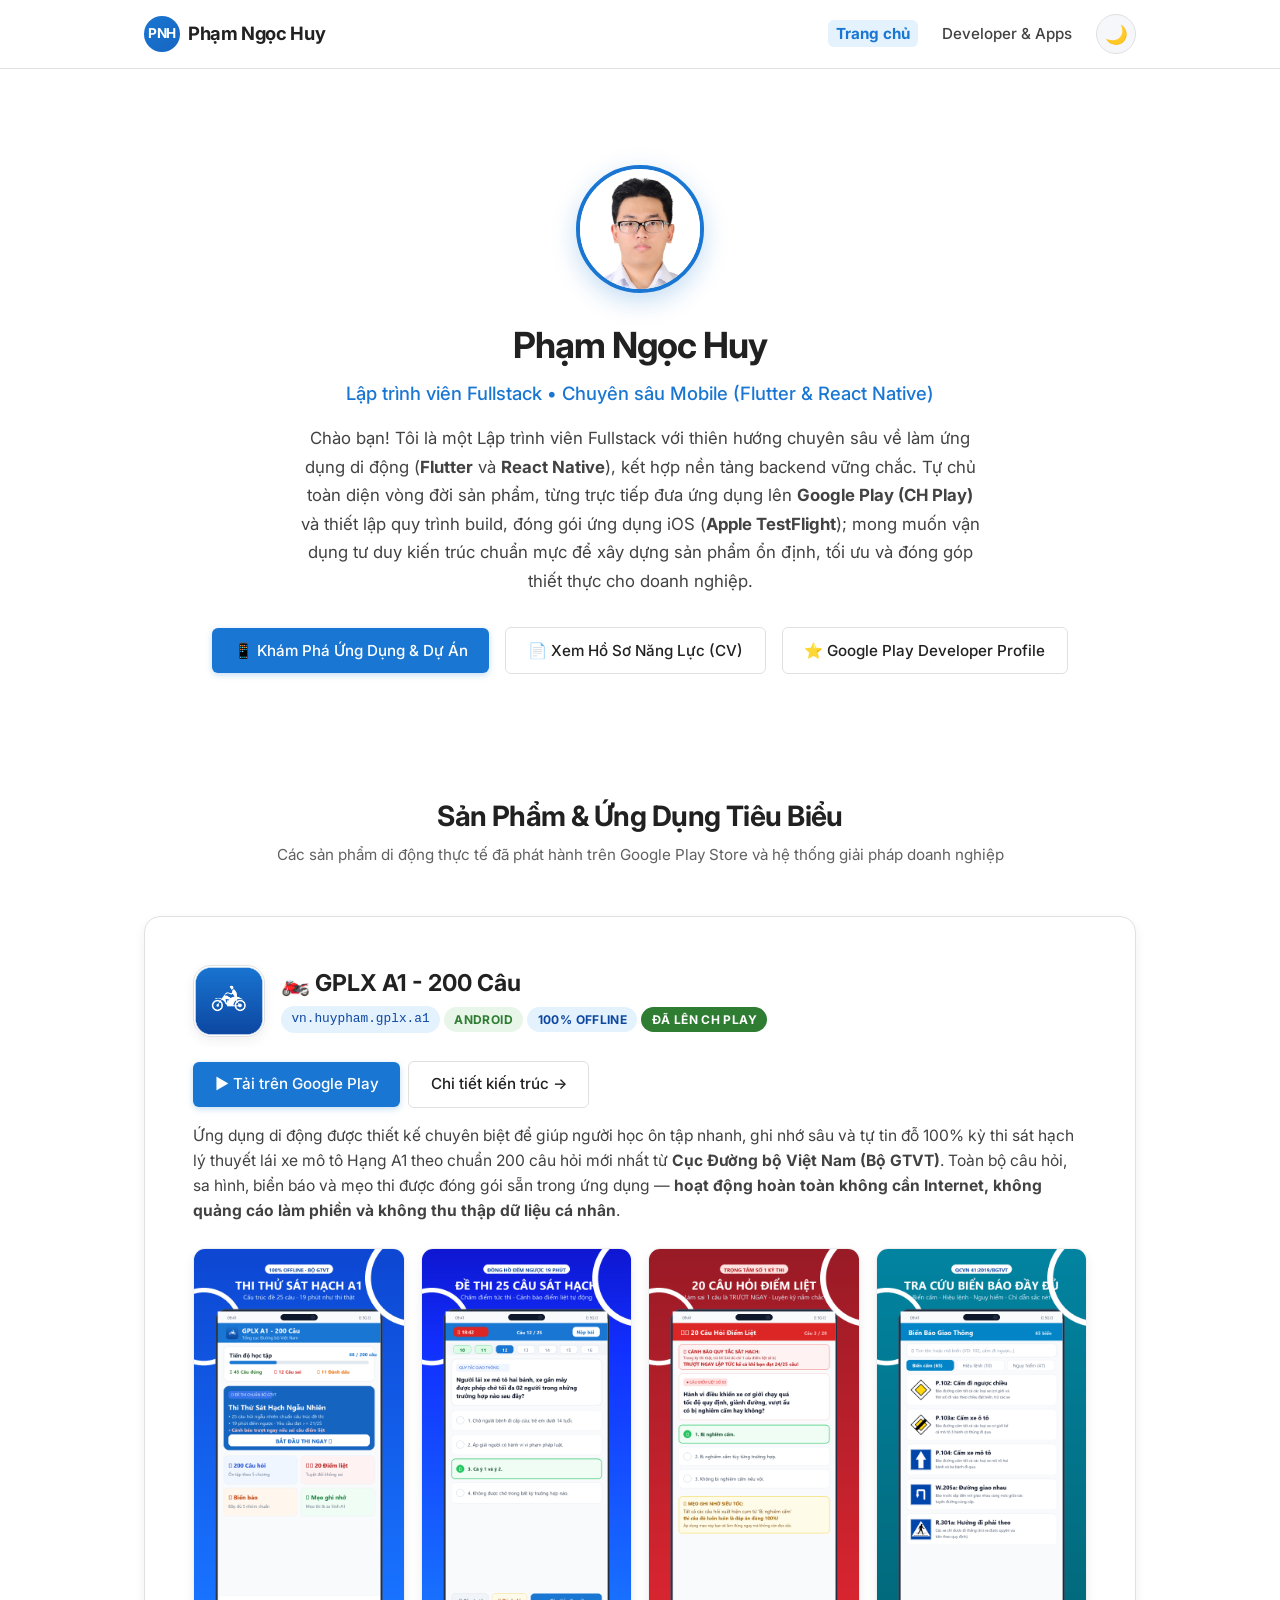
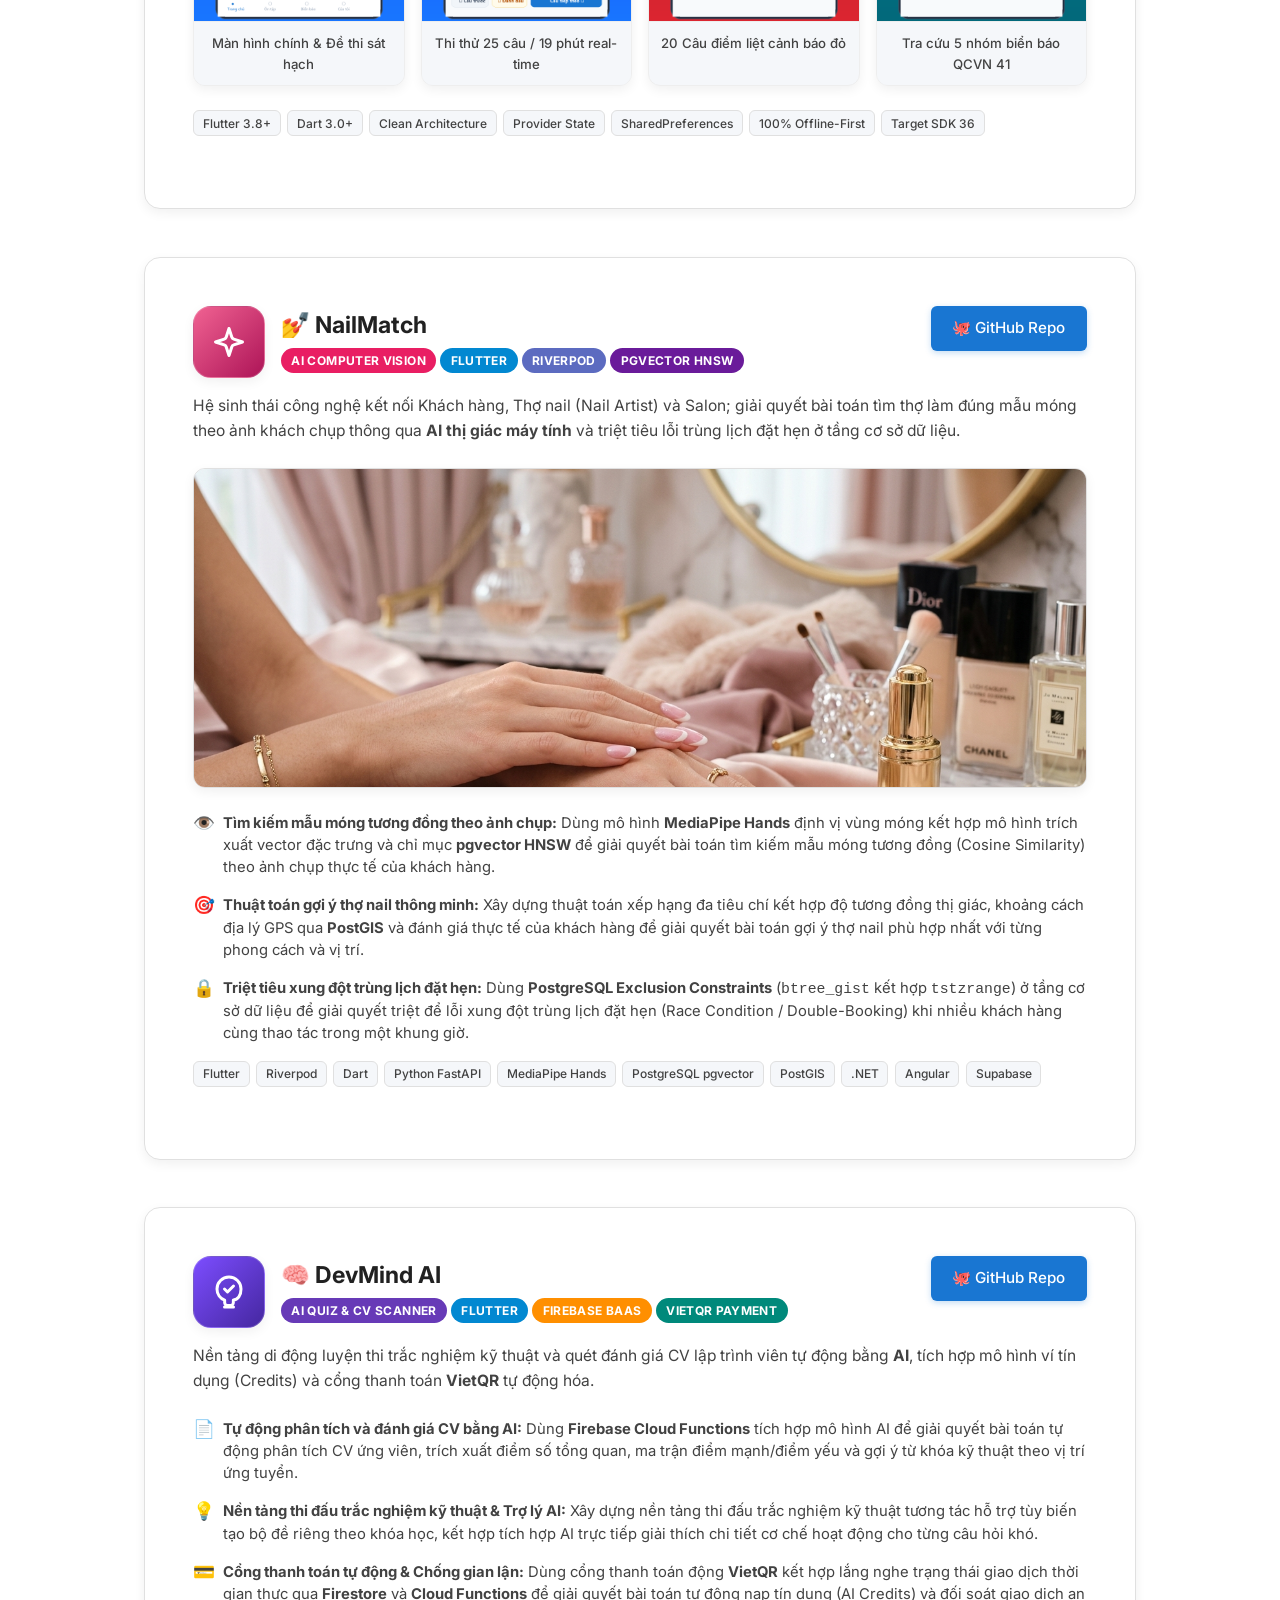
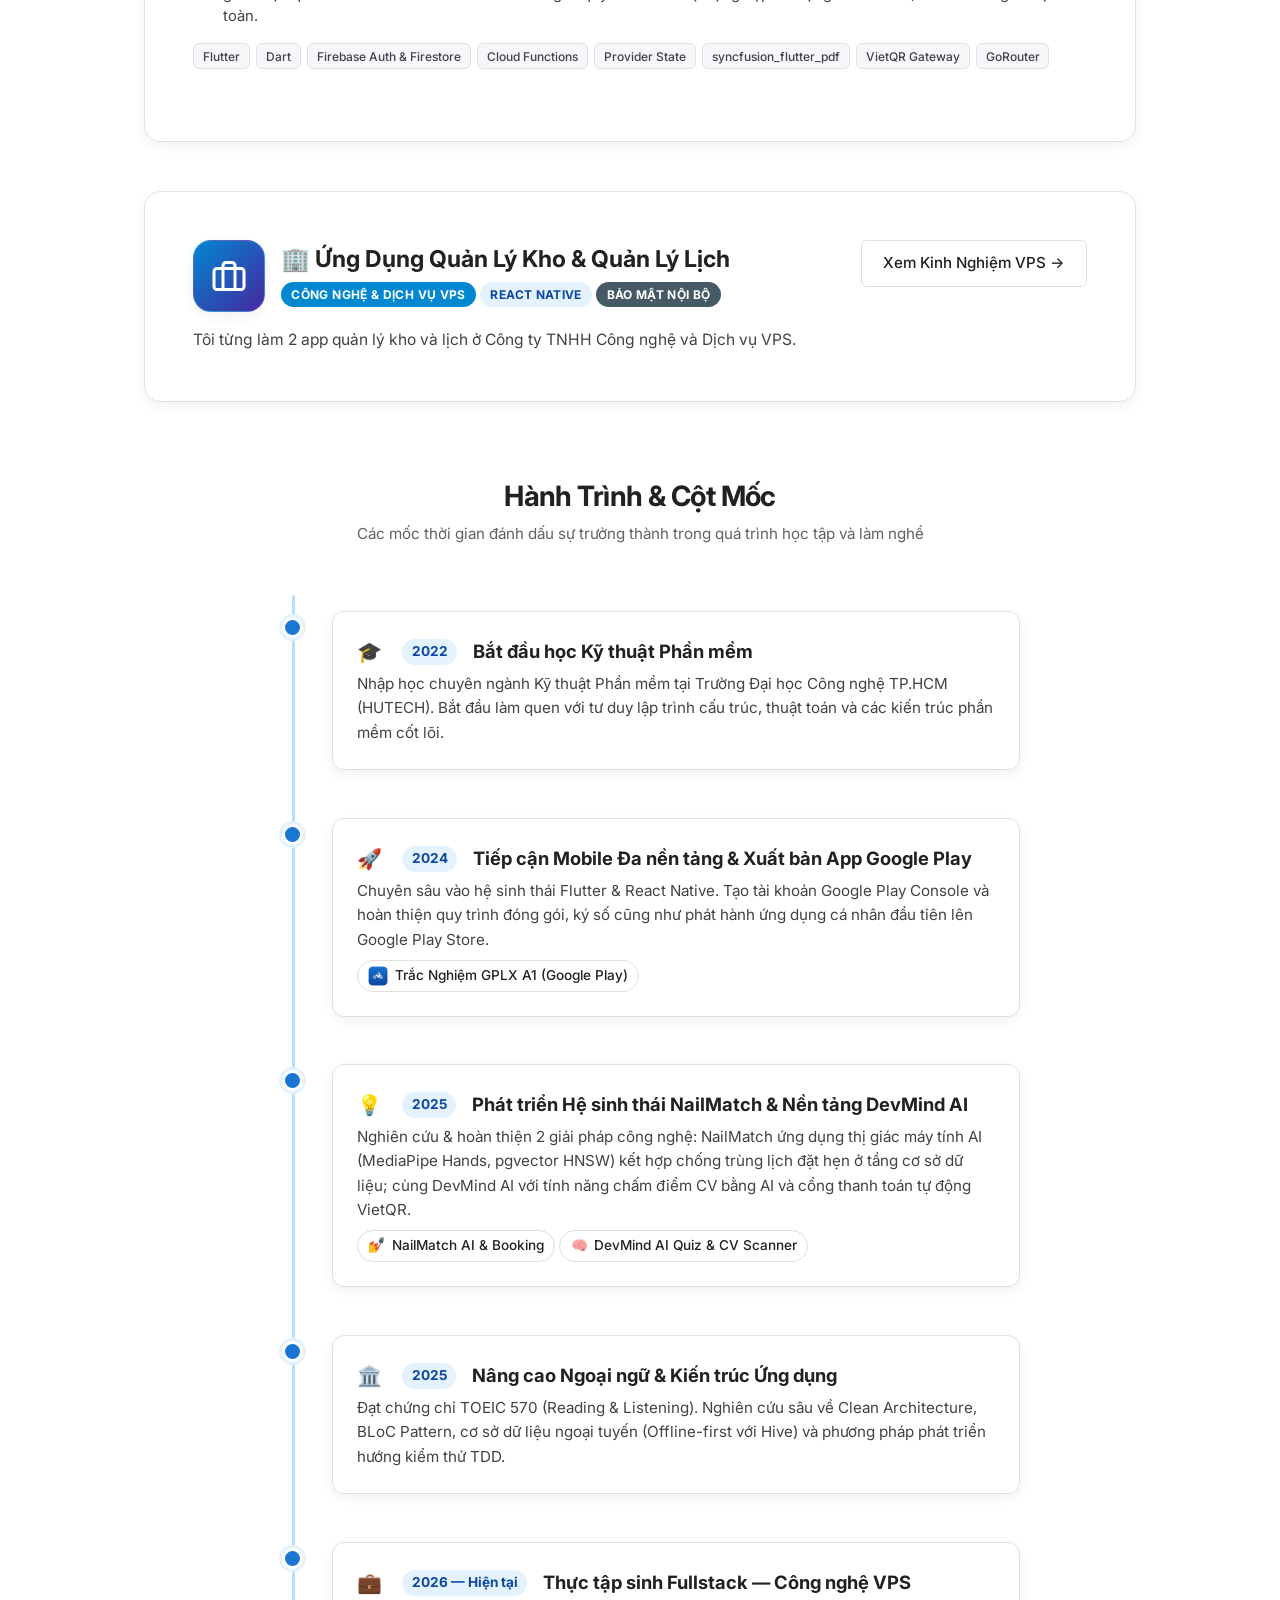
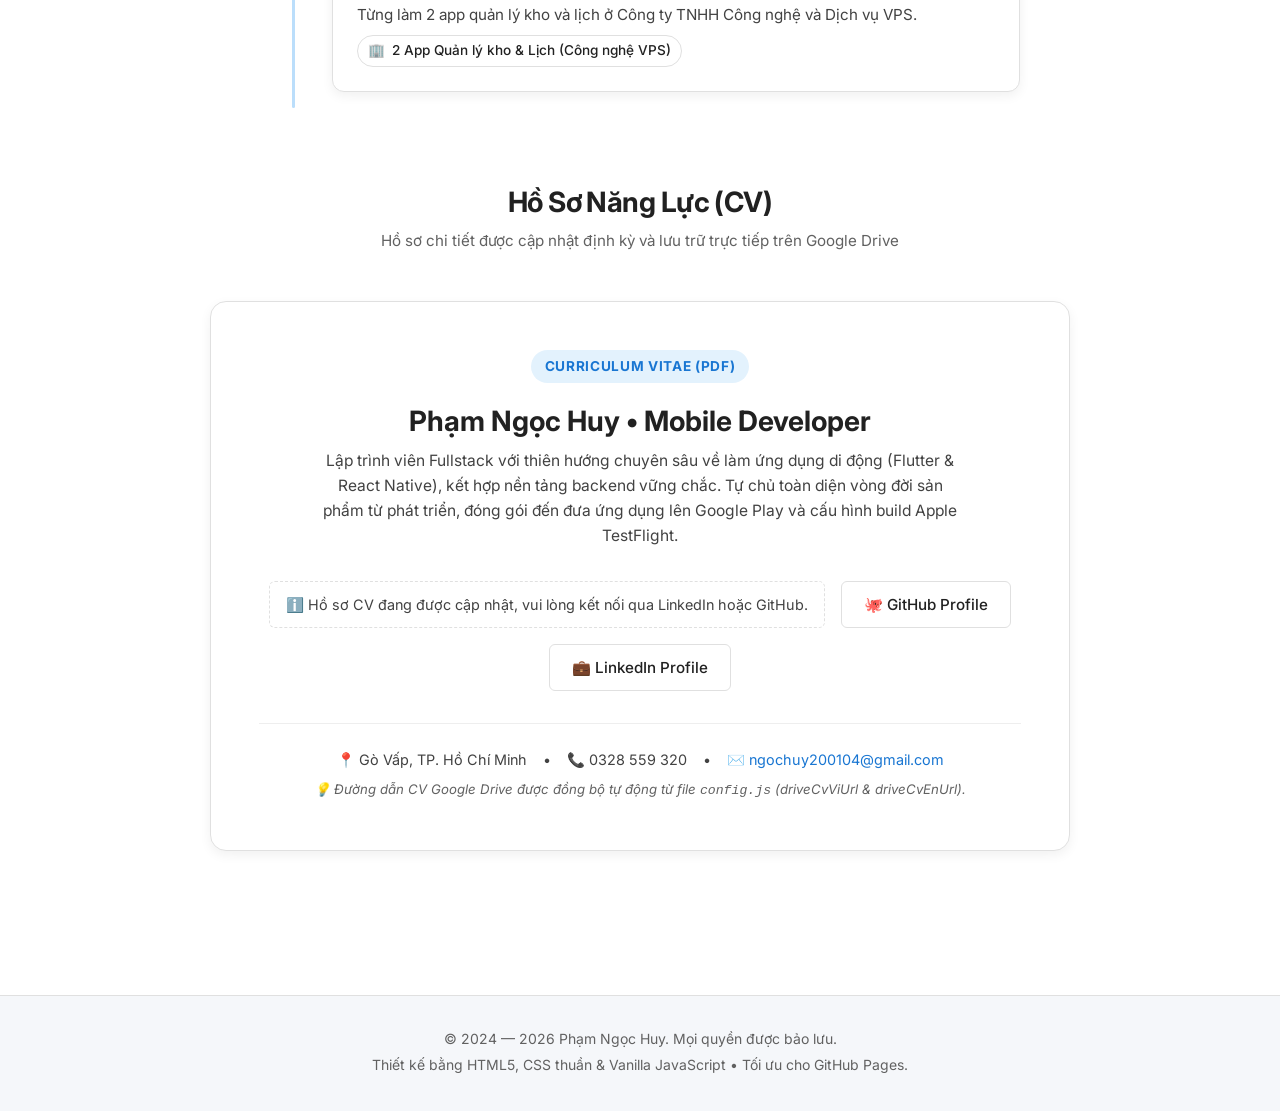
==== commit ed102df1: "feat(portfolio): modernize squircle app icons, merge enterprise projects, and dynamic cv drive links" ====
--- a/index.html
+++ b/index.html
@@ -61,10 +61,10 @@
         </div>
         
         <h1 id="hero-title" class="hero-title">Phạm Ngọc Huy</h1>
-        <p class="hero-subtitle">Mobile Developer (Flutter &amp; React Native) &bull; T-Shaped Engineer</p>
+        <p class="hero-subtitle">Lập trình viên Fullstack &bull; Chuyên sâu Mobile (Flutter &amp; React Native)</p>
         
         <p class="hero-bio">
-          Chào bạn! Tôi là một Kỹ sư Lập trình Di động định hướng T-Shaped với đam mê xây dựng các ứng dụng đa nền tảng mượt mà (120fps), tối ưu phần cứng thiết bị chuyên dụng và tích hợp giải pháp thời gian thực. Với tư duy hệ thống vững chắc từ tầng Backend đến máy chủ Production, tôi luôn hướng tới các sản phẩm mang lại trải nghiệm tin cậy cho người dùng.
+          Chào bạn! Tôi là một Lập trình viên Fullstack với thiên hướng chuyên sâu về làm ứng dụng di động (<strong>Flutter</strong> và <strong>React Native</strong>), kết hợp nền tảng backend vững chắc. Tự chủ toàn diện vòng đời sản phẩm, từng trực tiếp đưa ứng dụng lên <strong>Google Play (CH Play)</strong> và thiết lập quy trình build, đóng gói ứng dụng iOS (<strong>Apple TestFlight</strong>); mong muốn vận dụng tư duy kiến trúc chuẩn mực để xây dựng sản phẩm ổn định, tối ưu và đóng góp thiết thực cho doanh nghiệp.
         </p>
 
         <!-- Call to Action Buttons -->
@@ -143,18 +143,22 @@
           </div>
         </article>
 
-        <!-- APP 2: NAILMATCH (SHOPNAIL) — AI VISION & 120FPS BOOKING -->
+        <!-- APP 2: NAILMATCH — AI COMPUTER VISION & REAL-TIME BOOKING -->
         <article id="app-nailmatch" class="home-app-card reveal">
           <div class="home-app-header">
             <div class="home-app-identity">
-              <img src="assets/nailmatch/logo.png" alt="Logo NailMatch" class="home-app-icon">
+              <div class="home-app-icon app-icon-squircle" style="background: linear-gradient(135deg, #F06292, #AD1457);" aria-label="Icon NailMatch">
+                <svg viewBox="0 0 24 24" width="36" height="36" fill="none" stroke="#FFFFFF" stroke-width="2" stroke-linecap="round" stroke-linejoin="round">
+                  <path d="m12 3-1.9 5.8a2 2 0 0 1-1.3 1.3L3 12l5.8 1.9a2 2 0 0 1 1.3 1.3L12 21l1.9-5.8a2 2 0 0 1 1.3-1.3L21 12l-5.8-1.9a2 2 0 0 1-1.3-1.3Z"></path>
+                </svg>
+              </div>
               <div class="home-app-info">
-                <h3 class="home-app-title">💅 NailMatch (ShopNail)</h3>
+                <h3 class="home-app-title">💅 NailMatch</h3>
                 <div class="home-app-badges">
                   <span class="badge" style="background-color: #E91E63; color: #FFFFFF;">AI Computer Vision</span>
-                  <span class="badge" style="background-color: #0288D1; color: #FFFFFF;">Flutter 3.8+</span>
-                  <span class="badge" style="background-color: #2E7D32; color: #FFFFFF;">120fps Scrolling</span>
-                  <span class="badge" style="background-color: #6A1B9A; color: #FFFFFF;">pgvector 512d</span>
+                  <span class="badge" style="background-color: #0288D1; color: #FFFFFF;">Flutter</span>
+                  <span class="badge" style="background-color: #5C6BC0; color: #FFFFFF;">Riverpod</span>
+                  <span class="badge" style="background-color: #6A1B9A; color: #FFFFFF;">pgvector HNSW</span>
                 </div>
               </div>
             </div>
@@ -166,7 +170,7 @@
           </div>
 
           <p class="home-app-desc">
-            Hệ sinh thái công nghệ kết nối Khách hàng, Thợ nail (Nail Artist) và Salon; giải quyết bài toán tìm thợ làm đúng mẫu móng theo ảnh khách chụp thông qua <strong>AI thị giác máy tính</strong>, đặt lịch chống trùng tuyệt đối và tối ưu cuộn mượt mà <strong>120fps</strong>.
+            Hệ sinh thái công nghệ kết nối Khách hàng, Thợ nail (Nail Artist) và Salon; giải quyết bài toán tìm thợ làm đúng mẫu móng theo ảnh khách chụp thông qua <strong>AI thị giác máy tính</strong> và triệt tiêu lỗi trùng lịch đặt hẹn ở tầng cơ sở dữ liệu.
           </p>
 
           <!-- Banner Preview -->
@@ -176,35 +180,31 @@
 
           <ul class="wms-feature-list">
             <li class="wms-feature-item">
-              <span class="wms-feature-icon">⚡</span>
-              <div><strong>Kiến trúc bộ nhớ đệm 3 tầng (3-Tier Cache) đạt 120fps:</strong> Tinh chỉnh `PaintingBinding.imageCache` với Dynamic Downsampling theo khung nhìn hiển thị, kết hợp bộ đệm đĩa `Disk LRU` và `Hive NoSQL SWR`, giúp **cắt giảm hơn 65% áp lực RAM đồ họa** và triệt tiêu hoàn toàn rủi ro tràn bộ nhớ (OOM).</div>
-            </li>
-            <li class="wms-feature-item">
               <span class="wms-feature-icon">👁️</span>
-              <div><strong>Pipeline thị giác máy tính AI nhận diện móng tay:</strong> Kết hợp mô hình <strong>MediaPipe Hands</strong> (định vị 21 điểm mốc bàn tay) và mạng nơ-ron <strong>PyTorch ResNet-18</strong> trích xuất vector đặc trưng 512 chiều, so khớp tương đồng Cosine qua chỉ mục <strong>pgvector HNSW</strong> trên PostgreSQL trong <strong>&lt;100ms</strong>.</div>
+              <div><strong>Tìm kiếm mẫu móng tương đồng theo ảnh chụp:</strong> Dùng mô hình <strong>MediaPipe Hands</strong> định vị vùng móng kết hợp mô hình trích xuất vector đặc trưng và chỉ mục <strong>pgvector HNSW</strong> để giải quyết bài toán tìm kiếm mẫu móng tương đồng (Cosine Similarity) theo ảnh chụp thực tế của khách hàng.</div>
+            </li>
+            <li class="wms-feature-item">
+              <span class="wms-feature-icon">🎯</span>
+              <div><strong>Thuật toán gợi ý thợ nail thông minh:</strong> Xây dựng thuật toán xếp hạng đa tiêu chí kết hợp độ tương đồng thị giác, khoảng cách địa lý GPS qua <strong>PostGIS</strong> và đánh giá thực tế của khách hàng để giải quyết bài toán gợi ý thợ nail phù hợp nhất với từng phong cách và vị trí.</div>
             </li>
             <li class="wms-feature-item">
               <span class="wms-feature-icon">🔒</span>
-              <div><strong>Triệt tiêu xung đột trùng lịch tuyệt đối:</strong> Giải quyết triệt để bài toán Race Condition ở tầng cơ sở dữ liệu bằng <strong>PostgreSQL Exclusion Constraints</strong> (`btree_gist` kết hợp `tstzrange`), ngăn chặn 100% lỗi Double-Booking khi hàng trăm người dùng cùng đặt lịch trong một tích tắc.</div>
-            </li>
-            <li class="wms-feature-item">
-              <span class="wms-feature-icon">🔔</span>
-              <div><strong>Hệ thống nhắc hẹn lai 100% Offline:</strong> Lập lịch nhắc hẹn trực tiếp vào <strong>OS AlarmManager (Android)</strong> và <strong>UNUserNotificationCenter (iOS)</strong>, vận hành độc lập không cần Internet và giảm 100% tải quét định kỳ của máy chủ.</div>
+              <div><strong>Triệt tiêu xung đột trùng lịch đặt hẹn:</strong> Dùng <strong>PostgreSQL Exclusion Constraints</strong> (<code>btree_gist</code> kết hợp <code>tstzrange</code>) ở tầng cơ sở dữ liệu để giải quyết triệt để lỗi xung đột trùng lịch đặt hẹn (Race Condition / Double-Booking) khi nhiều khách hàng cùng thao tác trong một khung giờ.</div>
             </li>
           </ul>
 
           <!-- Tech Tags -->
           <div class="tech-tags" style="margin-top: var(--space-md);">
-            <span class="tag">Flutter 3.8+</span>
-            <span class="tag">Riverpod 2.6</span>
-            <span class="tag">Hive 2.2</span>
+            <span class="tag">Flutter</span>
+            <span class="tag">Riverpod</span>
+            <span class="tag">Dart</span>
             <span class="tag">Python FastAPI</span>
-            <span class="tag">PyTorch ResNet-18</span>
             <span class="tag">MediaPipe Hands</span>
             <span class="tag">PostgreSQL pgvector</span>
             <span class="tag">PostGIS</span>
-            <span class="tag">Angular 22</span>
-            <span class="tag">.NET 10</span>
+            <span class="tag">.NET</span>
+            <span class="tag">Angular</span>
+            <span class="tag">Supabase</span>
           </div>
         </article>
 
@@ -212,12 +212,18 @@
         <article id="app-devmind" class="home-app-card reveal">
           <div class="home-app-header">
             <div class="home-app-identity">
-              <img src="assets/devmind/logo_app.jpg" alt="Logo DevMind AI" class="home-app-icon">
+              <div class="home-app-icon app-icon-squircle" style="background: linear-gradient(135deg, #7C4DFF, #4527A0);" aria-label="Icon DevMind AI">
+                <svg viewBox="0 0 24 24" width="36" height="36" fill="none" stroke="#FFFFFF" stroke-width="2" stroke-linecap="round" stroke-linejoin="round">
+                  <path d="M12 2a8 8 0 0 0-8 8c0 3.4 2.1 6.3 5.1 7.4V19a2 2 0 0 0 2 2h1.8a2 2 0 0 0 2-2v-1.6c3-.1 5.1-3 5.1-7.4a8 8 0 0 0-8-8z"></path>
+                  <path d="M9 22h6"></path>
+                  <path d="m9 10 2 2 4-4"></path>
+                </svg>
+              </div>
               <div class="home-app-info">
                 <h3 class="home-app-title">🧠 DevMind AI</h3>
                 <div class="home-app-badges">
                   <span class="badge" style="background-color: #673AB7; color: #FFFFFF;">AI Quiz &amp; CV Scanner</span>
-                  <span class="badge" style="background-color: #0288D1; color: #FFFFFF;">Flutter 3.8+</span>
+                  <span class="badge" style="background-color: #0288D1; color: #FFFFFF;">Flutter</span>
                   <span class="badge" style="background-color: #FF8F00; color: #FFFFFF;">Firebase BaaS</span>
                   <span class="badge" style="background-color: #00897B; color: #FFFFFF;">VietQR Payment</span>
                 </div>
@@ -227,61 +233,56 @@
               <a href="https://github.com/huypham200104/DevMind" target="_blank" rel="noopener noreferrer" class="btn btn-primary" title="Xem kho mã nguồn DevMind trên GitHub">
                 🐙 GitHub Repo
               </a>
-              <a href="https://drive.google.com/file/d/1m7pVKEESQqtJNayxyOiDgDnJh1Ff2XEq/view?usp=drive_link" target="_blank" rel="noopener noreferrer" class="btn btn-outline" title="Xem Video Demo ứng dụng thực tế trên Google Drive">
-                ▶ Video Demo (Drive)
-              </a>
             </div>
           </div>
 
           <p class="home-app-desc">
-            Nền tảng di động luyện thi phỏng vấn kỹ thuật và quét đánh giá CV lập trình viên tự động bằng <strong>AI</strong>, tích hợp mô hình ví tín dụng (Credits) và cổng thanh toán <strong>VietQR</strong> tự động hóa.
+            Nền tảng di động luyện thi trắc nghiệm kỹ thuật và quét đánh giá CV lập trình viên tự động bằng <strong>AI</strong>, tích hợp mô hình ví tín dụng (Credits) và cổng thanh toán <strong>VietQR</strong> tự động hóa.
           </p>
 
           <ul class="wms-feature-list">
             <li class="wms-feature-item">
-              <span class="wms-feature-icon">⏱️</span>
-              <div><strong>Bộ đếm giờ thi 60fps mượt mà:</strong> Cô lập luồng tick thời gian thực bằng <code>ValueNotifier</code> kết hợp <code>ValueListenableBuilder</code>, loại bỏ 100% hiện tượng giật khung hình (Jank) do render lại toàn màn hình mỗi giây.</div>
-            </li>
-            <li class="wms-feature-item">
               <span class="wms-feature-icon">📄</span>
-              <div><strong>Trích xuất PDF trên thiết bị giảm hơn 90% payload:</strong> Xử lý đọc văn bản PDF trực tiếp trên máy bằng <code>syncfusion_flutter_pdf</code> trước khi đẩy lên Firebase Cloud Functions cho AI phân tích CV, tiết kiệm tối đa chi phí đám mây và băng thông mạng.</div>
-            </li>
-            <li class="wms-feature-item">
-              <span class="wms-feature-icon">🏛️</span>
-              <div><strong>Kiến trúc Feature-First chuẩn SOLID (SRP):</strong> Tách controller nguyên khối thành 3 module độc lập (Catalog, Credits, Session) với lifecycle hook <code>Scoped Provider</code> tự động giải phóng bộ nhớ khi thoát màn hình.</div>
+              <div><strong>Tự động phân tích và đánh giá CV bằng AI:</strong> Dùng <strong>Firebase Cloud Functions</strong> tích hợp mô hình AI để giải quyết bài toán tự động phân tích CV ứng viên, trích xuất điểm số tổng quan, ma trận điểm mạnh/điểm yếu và gợi ý từ khóa kỹ thuật theo vị trí ứng tuyển.</div>
+            </li>
+            <li class="wms-feature-item">
+              <span class="wms-feature-icon">💡</span>
+              <div><strong>Nền tảng thi đấu trắc nghiệm kỹ thuật &amp; Trợ lý AI:</strong> Xây dựng nền tảng thi đấu trắc nghiệm kỹ thuật tương tác hỗ trợ tùy biến tạo bộ đề riêng theo khóa học, kết hợp tích hợp AI trực tiếp giải thích chi tiết cơ chế hoạt động cho từng câu hỏi khó.</div>
             </li>
             <li class="wms-feature-item">
               <span class="wms-feature-icon">💳</span>
-              <div><strong>Ví điểm tín dụng &amp; Thanh toán VietQR động:</strong> Tích hợp mô hình ví điểm tín dụng AI hỗ trợ điểm danh nhận thưởng hàng ngày, đồng thời sinh mã VietQR động với cú pháp định danh đối soát an toàn qua Cloud Functions.</div>
+              <div><strong>Cổng thanh toán tự động &amp; Chống gian lận:</strong> Dùng cổng thanh toán động <strong>VietQR</strong> kết hợp lắng nghe trạng thái giao dịch thời gian thực qua <strong>Firestore</strong> và <strong>Cloud Functions</strong> để giải quyết bài toán tự động nạp tín dụng (AI Credits) và đối soát giao dịch an toàn.</div>
             </li>
           </ul>
 
           <!-- Tech Tags -->
           <div class="tech-tags" style="margin-top: var(--space-md);">
-            <span class="tag">Flutter 3.8+</span>
-            <span class="tag">Dart 3.x</span>
+            <span class="tag">Flutter</span>
+            <span class="tag">Dart</span>
             <span class="tag">Firebase Auth &amp; Firestore</span>
             <span class="tag">Cloud Functions</span>
             <span class="tag">Provider State</span>
-            <span class="tag">ValueNotifier</span>
             <span class="tag">syncfusion_flutter_pdf</span>
             <span class="tag">VietQR Gateway</span>
             <span class="tag">GoRouter</span>
           </div>
         </article>
 
-        <!-- APP 4: ỨNG DỤNG QUẢN LÝ KHO (ENTERPRISE - NDA COMPLIANT) -->
-        <article id="app-wms" class="home-app-card reveal">
+        <!-- APP 4: DỰ ÁN DOANH NGHIỆP — CÔNG TY TNHH CÔNG NGHỆ VÀ DỊCH VỤ VPS -->
+        <article id="app-vps-enterprise" class="home-app-card reveal">
           <div class="home-app-header">
             <div class="home-app-identity">
-              <div style="width: 72px; height: 72px; border-radius: 18px; background: linear-gradient(135deg, #0288D1, #01579B); display: flex; align-items: center; justify-content: center; font-size: 2rem; color: #FFFFFF; box-shadow: var(--card-shadow); flex-shrink: 0;">
-                📦
+              <div class="home-app-icon app-icon-squircle" style="background: linear-gradient(135deg, #0288D1, #4527A0);" aria-label="Icon Dự Án Doanh Nghiệp VPS">
+                <svg viewBox="0 0 24 24" width="36" height="36" fill="none" stroke="#FFFFFF" stroke-width="2" stroke-linecap="round" stroke-linejoin="round">
+                  <rect width="20" height="14" x="2" y="7" rx="2" ry="2"></rect>
+                  <path d="M16 21V5a2 2 0 0 0-2-2h-4a2 2 0 0 0-2 2v16"></path>
+                </svg>
               </div>
               <div class="home-app-info">
-                <h3 class="home-app-title">📦 Ứng Dụng Quản Lý Kho</h3>
+                <h3 class="home-app-title">🏢 Ứng Dụng Quản Lý Kho &amp; Quản Lý Lịch</h3>
                 <div class="home-app-badges">
-                  <span class="badge" style="background-color: #0288D1; color: #FFFFFF;">Dự Án Doanh Nghiệp (VPS)</span>
-                  <span class="badge badge-android">Android PDA</span>
+                  <span class="badge" style="background-color: #0288D1; color: #FFFFFF;">Công nghệ &amp; Dịch vụ VPS</span>
+                  <span class="badge badge-crossplatform">React Native</span>
                   <span class="badge" style="background-color: #455A64; color: #FFFFFF;">Bảo Mật Nội Bộ</span>
                 </div>
               </div>
@@ -293,100 +294,9 @@
             </div>
           </div>
 
-          <p class="home-app-desc">
-            Giải pháp ứng dụng di động tác nghiệp kho bãi dành cho thiết bị cầm tay Android PDA công nghiệp. Hệ thống tập trung tối ưu hóa tốc độ xuất/nhập/kiểm kê hàng hóa, kết nối trực tiếp với súng quét mã Laser vật lý và giải quyết sự cố hiện trường theo thời gian thực.
-          </p>
-
-          <ul class="wms-feature-list">
-            <li class="wms-feature-item">
-              <span class="wms-feature-icon">⚡</span>
-              <div><strong>Quét mã Laser phần cứng siêu tốc:</strong> Tích hợp súng quét Laser Android PDA qua Android Broadcast Intent, giảm hơn <strong>80% thao tác quét thủ công</strong>, xử lý quét liên tục hàng trăm mã vạch pallet không độ trễ.</div>
-            </li>
-            <li class="wms-feature-item">
-              <span class="wms-feature-icon">📹</span>
-              <div><strong>Đàm thoại Audio/Video hiện trường:</strong> Tích hợp <strong>LiveKit WebRTC SFU</strong> và SignalR Hub duy trì cuộc gọi đa bên thời gian thực với độ trễ <strong>&lt;500ms</strong>, hỗ trợ nhân viên kho xử lý tức thời các vấn đề pallet lỗi.</div>
-            </li>
-            <li class="wms-feature-item">
-              <span class="wms-feature-icon">🏛️</span>
-              <div><strong>Backend Clean Architecture &amp; Auto-Merge:</strong> Xây dựng API Backend .NET 8 theo mô hình Clean Architecture xử lý đường ống tra cứu tập trung và thuật toán dồn pallet tự động; đồng bộ Web điều phối Angular Standalone.</div>
-            </li>
-            <li class="wms-feature-item">
-              <span class="wms-feature-icon">🚀</span>
-              <div><strong>Vận hành Zero-Downtime:</strong> Trực tiếp cấu hình và vận hành quy trình phát hành dịch vụ không gián đoạn trên cụm máy chủ <strong>Windows Server / IIS</strong>, bảo vệ an ninh mạng với Tailscale VPN và tường lửa 24/7.</div>
-            </li>
-          </ul>
-
-          <!-- Tech Tags -->
-          <div class="tech-tags" style="margin-top: var(--space-md);">
-            <span class="tag">React Native 0.86</span>
-            <span class="tag">React 19</span>
-            <span class="tag">Android PDA Intent</span>
-            <span class="tag">LiveKit WebRTC SFU</span>
-            <span class="tag">SignalR Hub</span>
-            <span class="tag">.NET 8 Web API</span>
-            <span class="tag">Angular Standalone</span>
-            <span class="tag">Windows Server / IIS</span>
-            <span class="tag">Tailscale VPN</span>
-          </div>
-        </article>
-
-        <!-- APP 5: ỨNG DỤNG QUẢN LÝ LỊCH HỌP (ENTERPRISE - NDA COMPLIANT) -->
-        <article id="app-meeting" class="home-app-card reveal">
-          <div class="home-app-header">
-            <div class="home-app-identity">
-              <div style="width: 72px; height: 72px; border-radius: 18px; background: linear-gradient(135deg, #7B1FA2, #4A148C); display: flex; align-items: center; justify-content: center; font-size: 2rem; color: #FFFFFF; box-shadow: var(--card-shadow); flex-shrink: 0;">
-                📅
-              </div>
-              <div class="home-app-info">
-                <h3 class="home-app-title">📅 Ứng Dụng Quản Lý Lịch Họp</h3>
-                <div class="home-app-badges">
-                  <span class="badge" style="background-color: #7B1FA2; color: #FFFFFF;">Dự Án Doanh Nghiệp (VPS)</span>
-                  <span class="badge" style="background-color: #2E7D32; color: #FFFFFF;">iOS &amp; Android</span>
-                  <span class="badge" style="background-color: #455A64; color: #FFFFFF;">Bảo Mật Nội Bộ</span>
-                </div>
-              </div>
-            </div>
-            <div class="home-app-actions">
-              <a href="#timeline-section" class="btn btn-outline" title="Xem cột mốc kinh nghiệm tại Công nghệ VPS">
-                Xem Kinh Nghiệm VPS &rarr;
-              </a>
-            </div>
-          </div>
-
-          <p class="home-app-desc">
-            Ứng dụng di động quản lý và điều phối lịch họp số, lịch công tác và phòng họp thông minh dành cho doanh nghiệp. Ứng dụng tập trung vào tính bảo mật dữ liệu cấp cao và tối ưu hóa quy trình đóng gói phân phối tự động.
-          </p>
-
-          <ul class="wms-feature-list">
-            <li class="wms-feature-item">
-              <span class="wms-feature-icon">🛡️</span>
-              <div><strong>Xác thực tập trung OAuth 2.0 PKCE SSO:</strong> Triển khai quy trình đăng nhập bảo mật một lần SSO (Single Sign-On) theo chuẩn OAuth 2.0 với luồng Proof Key for Code Exchange (PKCE), đồng bộ quyền hạn người dùng tức thời.</div>
-            </li>
-            <li class="wms-feature-item">
-              <span class="wms-feature-icon">🔒</span>
-              <div><strong>Chống rò rỉ tài liệu mật (Anti-Screen Capture):</strong> Tích hợp cơ chế bảo mật hệ thống ngăn chặn hành vi chụp ảnh màn hình (Screenshot Blocking) và quay video màn hình trên cả iOS &amp; Android để bảo vệ an toàn tài liệu họp bí mật.</div>
-            </li>
-            <li class="wms-feature-item">
-              <span class="wms-feature-icon">⚡</span>
-              <div><strong>Đồng bộ lịch &amp; Nhắc việc thời gian thực:</strong> Tối ưu luồng dữ liệu thông báo đẩy và đồng bộ trạng thái phòng họp, lịch làm việc đa thiết bị mượt mà không xung đột giờ họp.</div>
-            </li>
-            <li class="wms-feature-item">
-              <span class="wms-feature-icon">🚀</span>
-              <div><strong>CI/CD tự động hóa lên Apple TestFlight:</strong> Thiết lập toàn diện đường ống tự động với <strong>Fastlane + GitHub Actions</strong>, rút ngắn chu kỳ build, ký số và phát hành lên <strong>Apple TestFlight</strong> từ 2 ngày xuống <strong>&lt;20 phút</strong>.</div>
-            </li>
-          </ul>
-
-          <!-- Tech Tags -->
-          <div class="tech-tags" style="margin-top: var(--space-md);">
-            <span class="tag">React Native 0.71</span>
-            <span class="tag">TypeScript</span>
-            <span class="tag">OAuth 2.0 PKCE SSO</span>
-            <span class="tag">Screen Capture Protection</span>
-            <span class="tag">Fastlane CI/CD</span>
-            <span class="tag">GitHub Actions</span>
-            <span class="tag">Apple TestFlight</span>
-            <span class="tag">iOS &amp; Android</span>
-          </div>
+          <p class="home-app-desc" style="margin-bottom: 0;">
+            Tôi từng làm 2 app quản lý kho và lịch ở Công ty TNHH Công nghệ và Dịch vụ VPS.
+          </p>
         </article>
       </section>
 
@@ -443,16 +353,14 @@
                 <h3 class="timeline-title">Phát triển Hệ sinh thái NailMatch &amp; Nền tảng DevMind AI</h3>
               </div>
               <p class="timeline-desc">
-                Nghiên cứu &amp; hoàn thiện 2 giải pháp công nghệ nổi bật: NailMatch (ShopNail) ứng dụng thị giác máy tính AI kết hợp tìm kiếm vector 512 chiều, giải quyết trùng lịch và tối ưu cuộn 120fps; cùng DevMind AI với tính năng chấm điểm CV và bộ đếm giờ luyện thi 60fps.
+                Nghiên cứu &amp; hoàn thiện 2 giải pháp công nghệ: NailMatch ứng dụng thị giác máy tính AI (MediaPipe Hands, pgvector HNSW) kết hợp chống trùng lịch đặt hẹn ở tầng cơ sở dữ liệu; cùng DevMind AI với tính năng chấm điểm CV bằng AI và cổng thanh toán tự động VietQR.
               </p>
               <div class="timeline-project-chips">
                 <a href="#app-nailmatch" class="timeline-chip" title="Xem chi tiết ứng dụng NailMatch">
-                  <img src="assets/nailmatch/logo.png" alt="Logo NailMatch" class="timeline-chip-img">
-                  NailMatch (ShopNail) AI &amp; Booking
+                  <span aria-hidden="true">💅</span> NailMatch AI &amp; Booking
                 </a>
                 <a href="#app-devmind" class="timeline-chip" title="Xem chi tiết ứng dụng DevMind AI">
-                  <img src="assets/devmind/logo_app.jpg" alt="Logo DevMind AI" class="timeline-chip-img">
-                  DevMind AI Quiz &amp; CV Scanner
+                  <span aria-hidden="true">🧠</span> DevMind AI Quiz &amp; CV Scanner
                 </a>
               </div>
             </div>
@@ -483,14 +391,11 @@
                 <h3 class="timeline-title">Thực tập sinh Fullstack — Công nghệ VPS</h3>
               </div>
               <p class="timeline-desc">
-                Tham gia phát triển ứng dụng di động cho thiết bị cầm tay Android PDA tại kho bãi, tích hợp súng quét mã Laser và đàm thoại video WebRTC LiveKit thời gian thực. Trực tiếp vận hành hạ tầng máy chủ Production Windows Server / IIS với quy trình phát hành Zero-Downtime.
+                Từng làm 2 app quản lý kho và lịch ở Công ty TNHH Công nghệ và Dịch vụ VPS.
               </p>
               <div class="timeline-project-chips">
-                <a href="#app-wms" class="timeline-chip" title="Xem giải pháp Ứng dụng Quản lý kho">
-                  <span aria-hidden="true">📦</span> Ứng dụng Quản lý kho (Android PDA)
-                </a>
-                <a href="#app-meeting" class="timeline-chip" title="Xem giải pháp Ứng dụng Quản lý lịch họp">
-                  <span aria-hidden="true">📅</span> Ứng dụng Quản lý lịch họp Doanh nghiệp
+                <a href="#app-vps-enterprise" class="timeline-chip" title="Xem 2 ứng dụng Quản lý kho &amp; Lịch họp (VPS)">
+                  <span aria-hidden="true">🏢</span> 2 App Quản lý kho &amp; Lịch (Công nghệ VPS)
                 </a>
               </div>
             </div>
@@ -510,16 +415,19 @@
           <span class="cv-drive-badge">Curriculum Vitae (PDF)</span>
           <h3 class="cv-drive-title">Phạm Ngọc Huy &bull; Mobile Developer</h3>
           <p class="cv-drive-desc">
-            Kỹ sư Lập trình Di động định hướng T-Shaped với chuyên môn mũi nhọn là Flutter &amp; React Native, kinh nghiệm xây dựng ứng dụng mượt mà 120fps, tích hợp phần cứng Android PDA, đàm thoại video thời gian thực LiveKit WebRTC và vận hành hạ tầng máy chủ Production.
+            Lập trình viên Fullstack với thiên hướng chuyên sâu về làm ứng dụng di động (Flutter &amp; React Native), kết hợp nền tảng backend vững chắc. Tự chủ toàn diện vòng đời sản phẩm từ phát triển, đóng gói đến đưa ứng dụng lên Google Play và cấu hình build Apple TestFlight.
           </p>
 
           <div class="cv-drive-actions">
-            <a href="#" target="_blank" rel="noopener noreferrer" class="btn btn-primary btn-drive-cv btn-drive-cv-vi" data-config="driveCvViUrl" title="Mở file CV Tiếng Việt trên Google Drive">
+            <a href="#" target="_blank" rel="noopener noreferrer" class="btn btn-primary btn-drive-cv btn-drive-cv-vi" data-config="driveCvViUrl" title="Mở file CV Tiếng Việt trên Google Drive" style="display: none;">
               📄 Mở CV Tiếng Việt (Google Drive)
             </a>
-            <a href="#" target="_blank" rel="noopener noreferrer" class="btn btn-outline btn-drive-cv btn-drive-cv-en" data-config="driveCvEnUrl" title="Open English CV on Google Drive">
+            <a href="#" target="_blank" rel="noopener noreferrer" class="btn btn-outline btn-drive-cv btn-drive-cv-en" data-config="driveCvEnUrl" title="Open English CV on Google Drive" style="display: none;">
               📄 Open English CV (Google Drive)
             </a>
+            <div id="cv-empty-notice" class="cv-pending-notice" style="display: inline-flex; align-items: center; gap: 0.5rem; padding: 0.65rem 1rem; border-radius: var(--border-radius-sm); background: var(--bg-secondary); color: var(--text-secondary); font-size: 0.9rem; border: 1px dashed var(--border-color);">
+              ℹ️ Hồ sơ CV đang được cập nhật, vui lòng kết nối qua LinkedIn hoặc GitHub.
+            </div>
             <a href="https://github.com/huypham200104" target="_blank" rel="noopener noreferrer" class="btn btn-outline" data-config="githubUrl" title="Xem kho mã nguồn trên GitHub">
               🐙 GitHub Profile
             </a>
--- a/css/style.css
+++ b/css/style.css
@@ -895,6 +895,25 @@
   flex-shrink: 0;
 }
 
+.app-icon-squircle {
+  display: flex;
+  align-items: center;
+  justify-content: center;
+  border-radius: 18px;
+  box-shadow: var(--card-shadow);
+  border: 1px solid rgba(255, 255, 255, 0.18);
+  flex-shrink: 0;
+  transition: transform var(--transition-base);
+}
+
+.app-icon-squircle:hover {
+  transform: translateY(-2px);
+}
+
+.app-icon-squircle svg {
+  display: block;
+}
+
 .home-app-info {
   flex: 1;
   min-width: 220px;
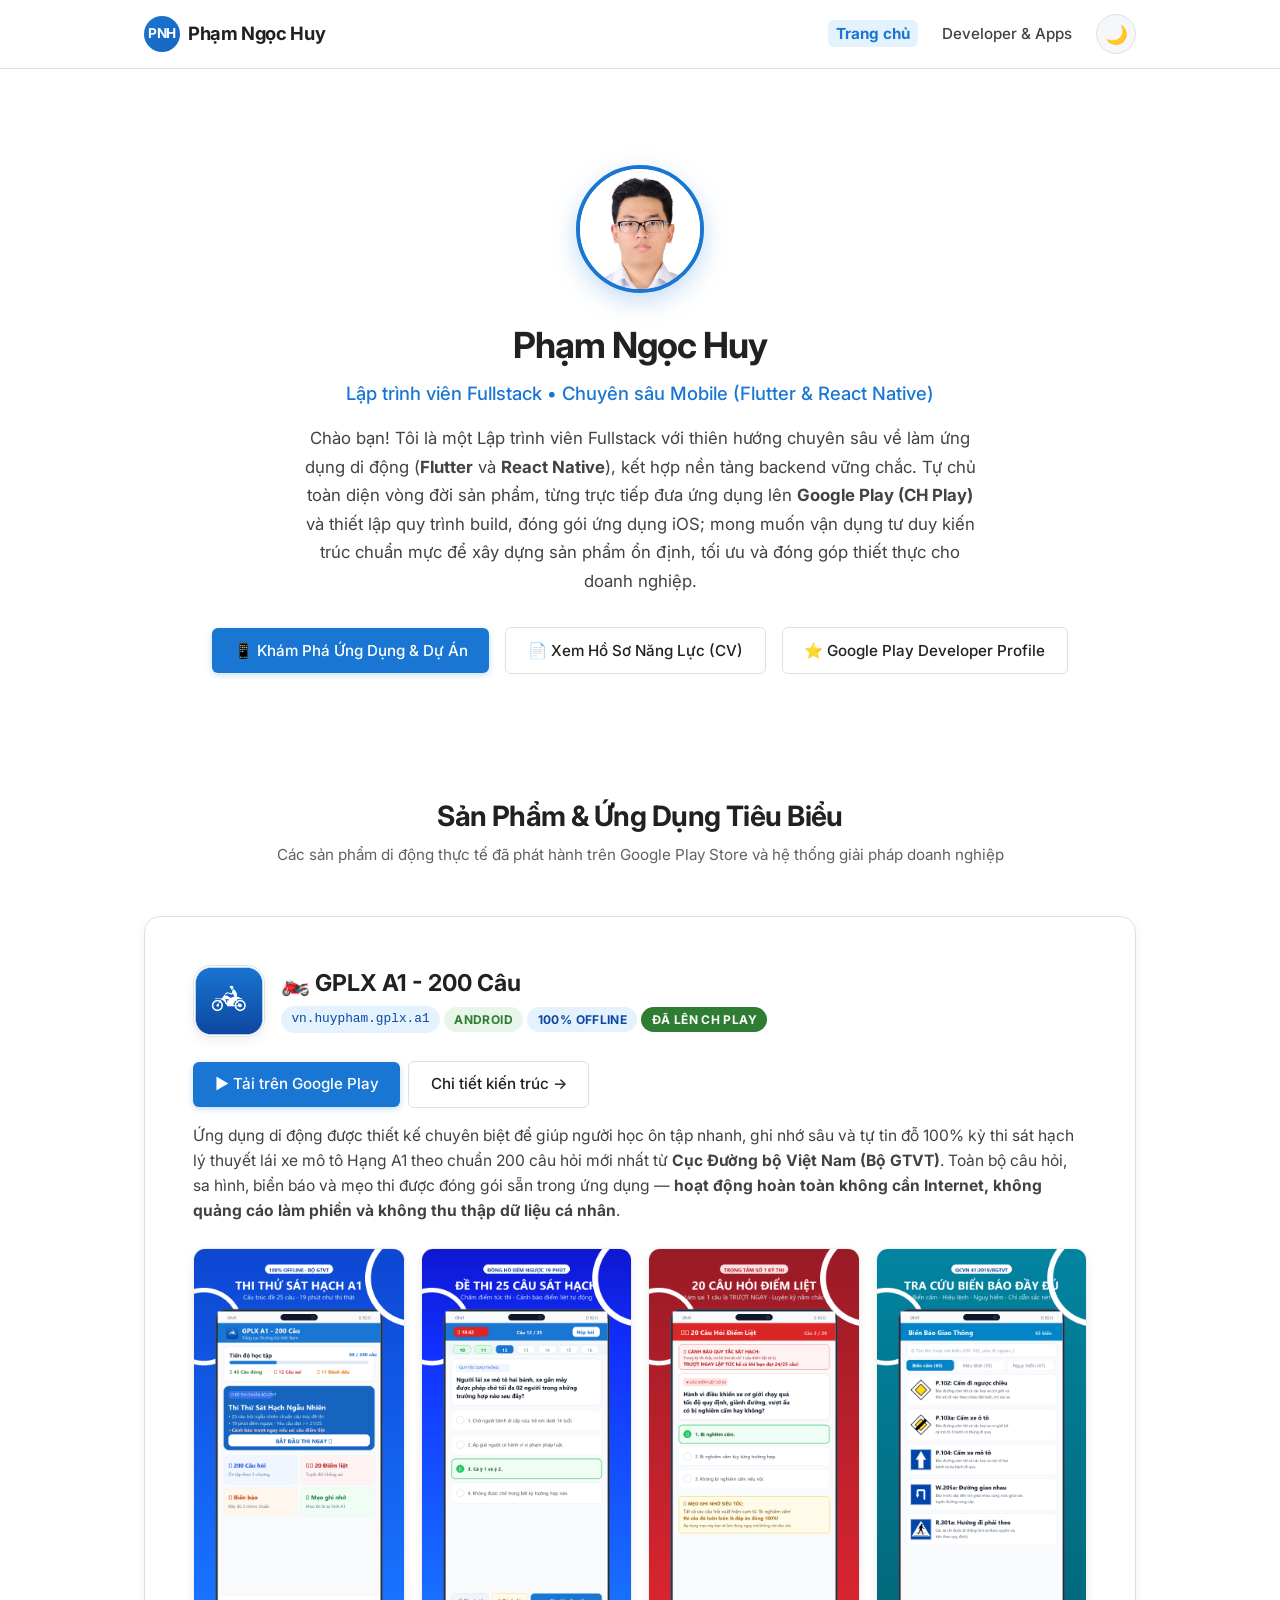
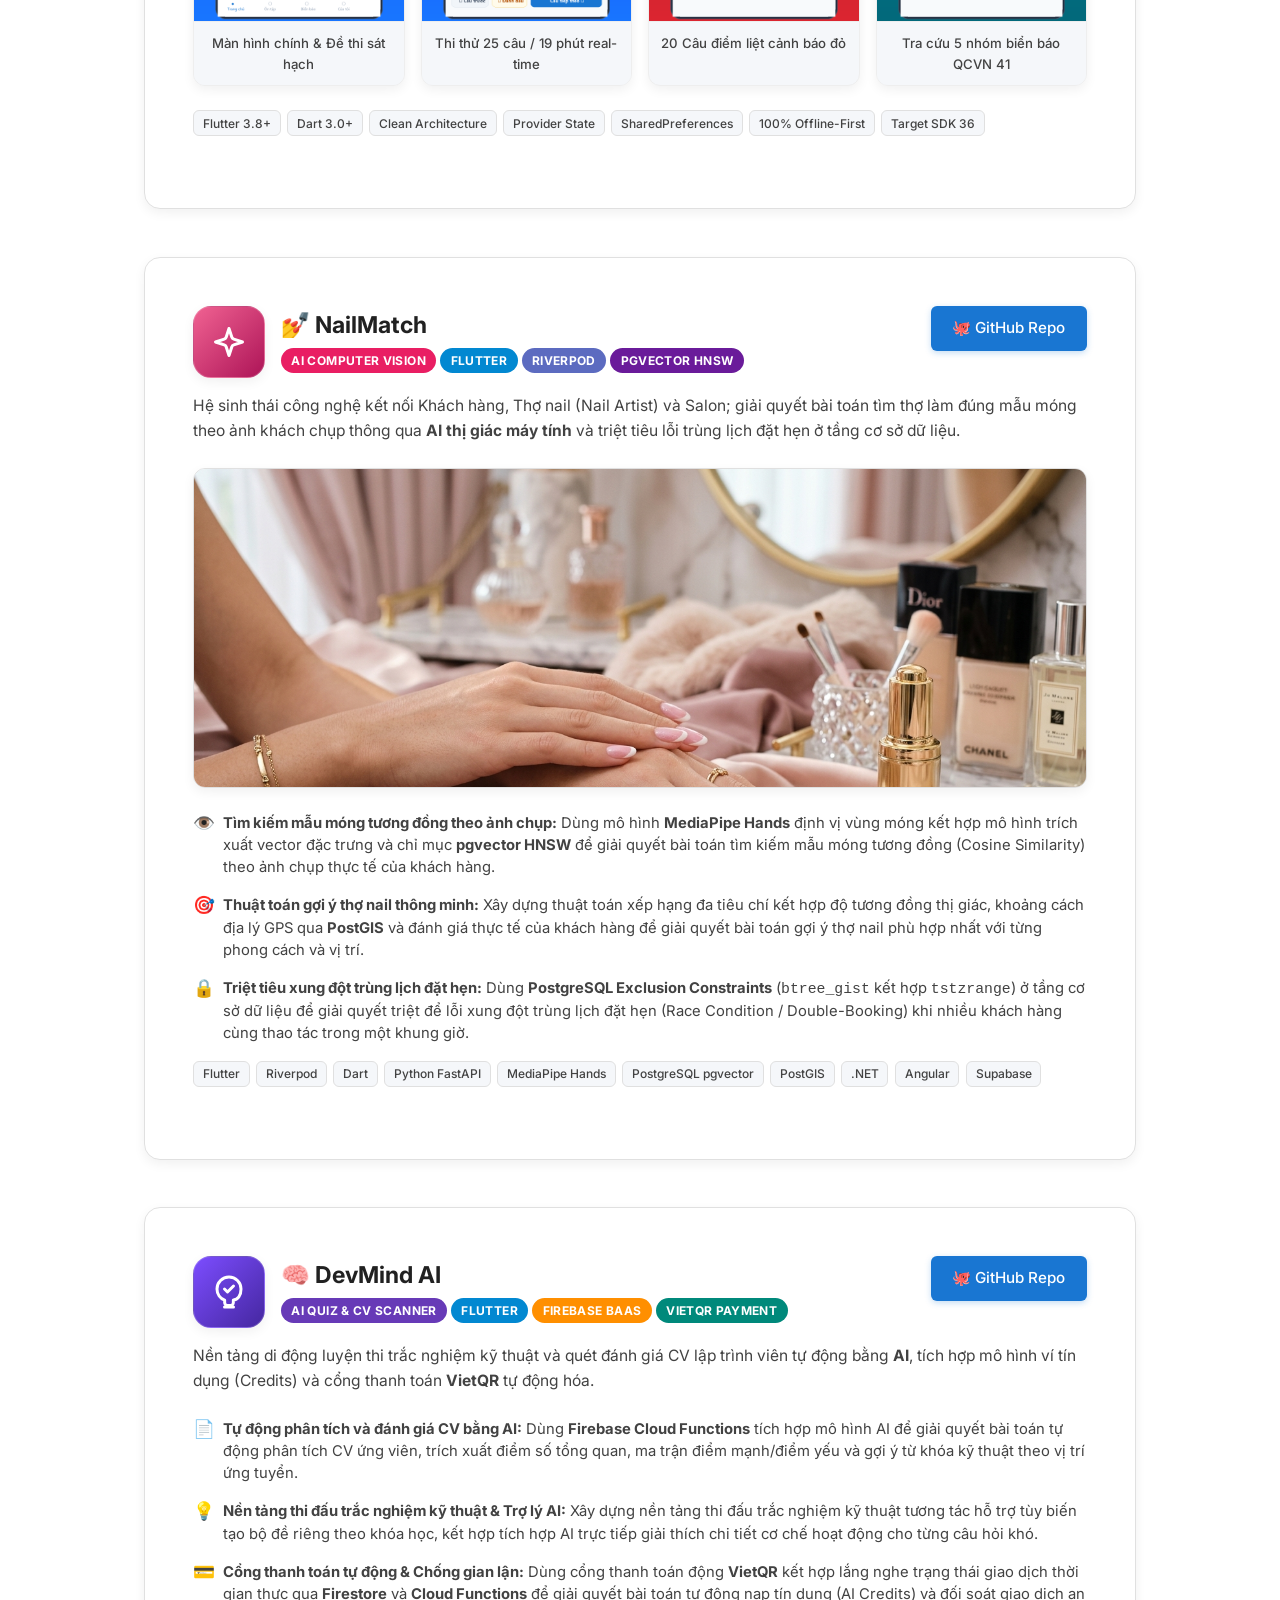
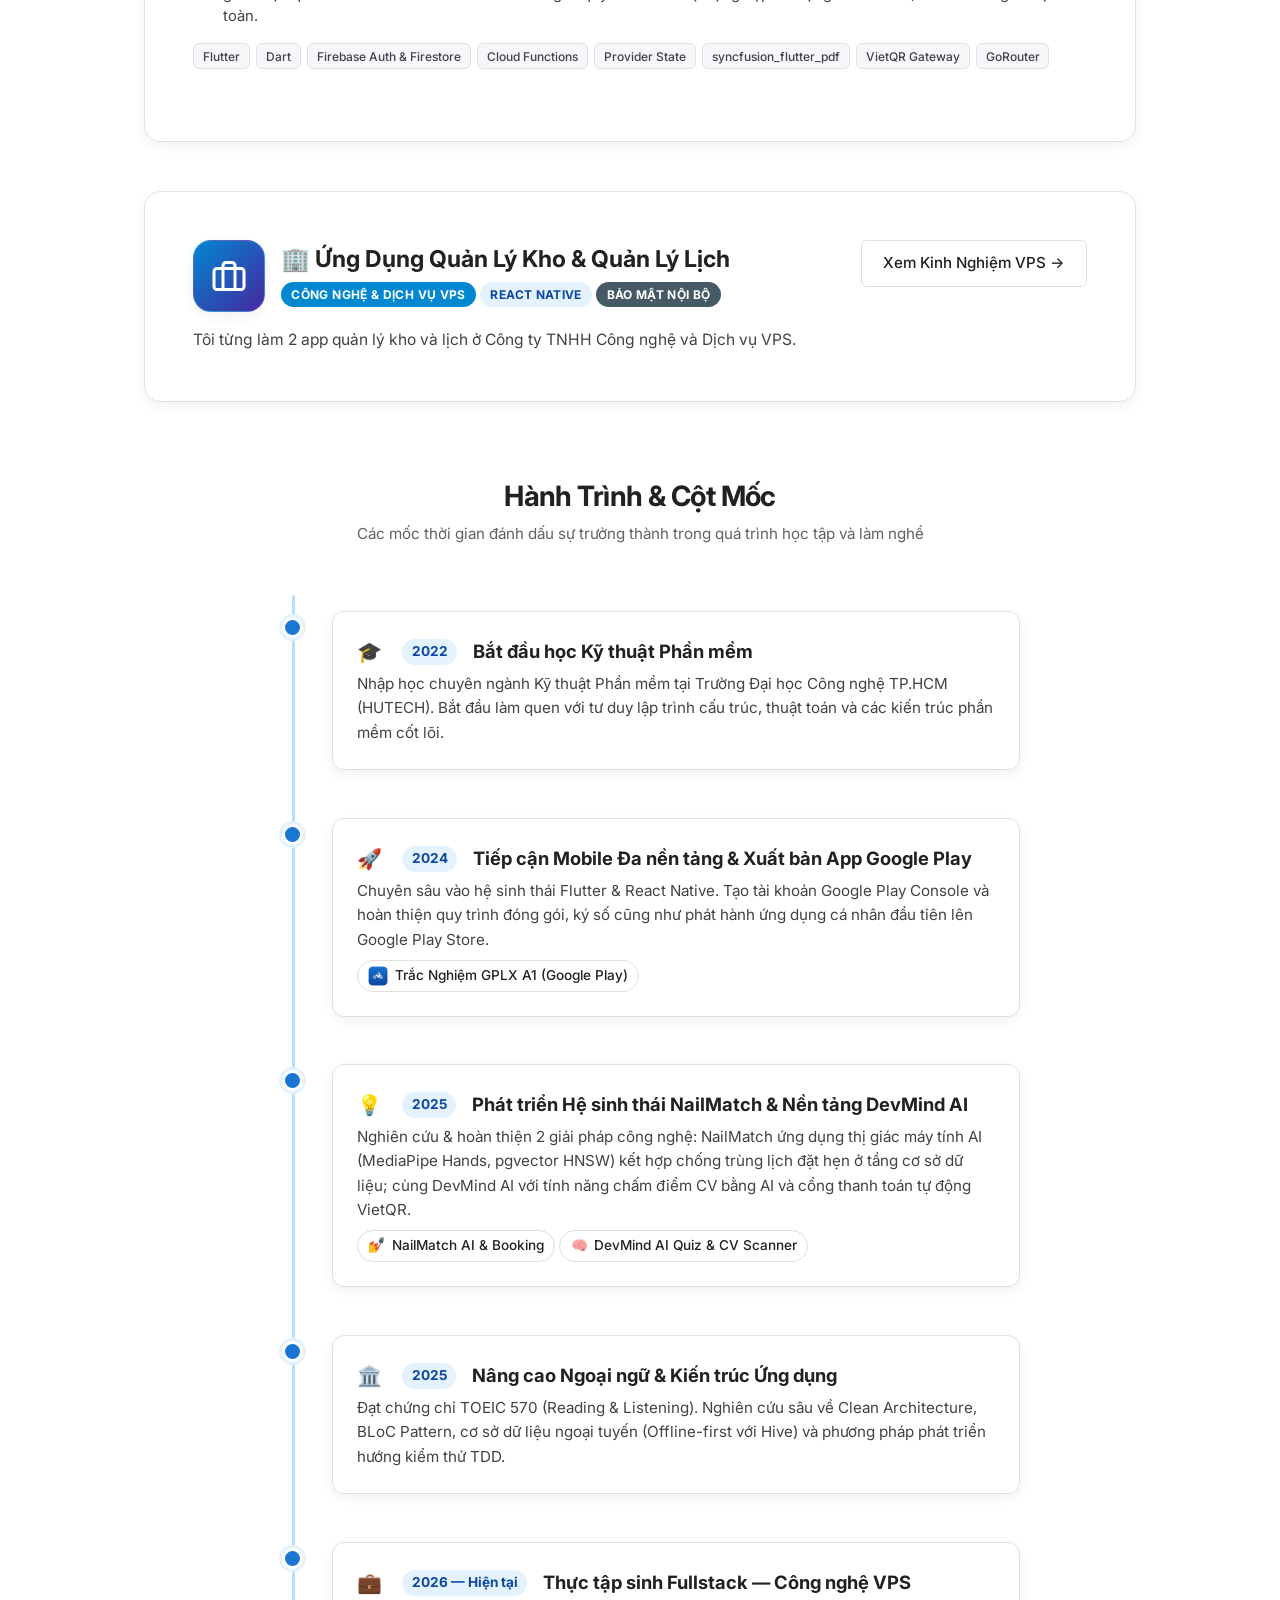
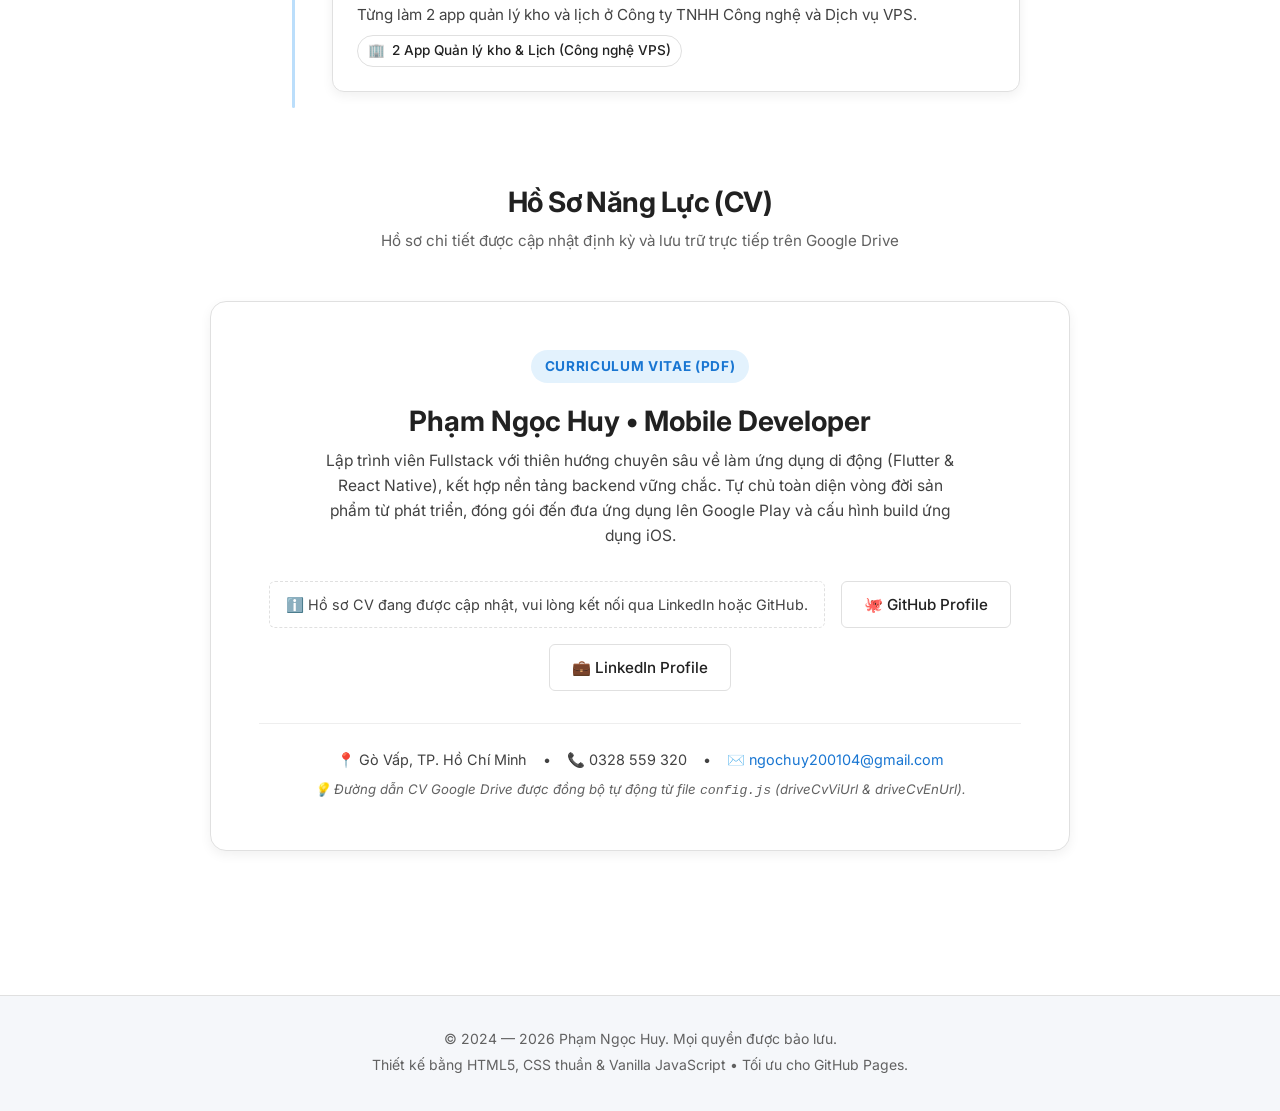
==== commit 44bf889c: "fix(copy): remove all references to TestFlight across site" ====
--- a/index.html
+++ b/index.html
@@ -64,7 +64,7 @@
         <p class="hero-subtitle">Lập trình viên Fullstack &bull; Chuyên sâu Mobile (Flutter &amp; React Native)</p>
         
         <p class="hero-bio">
-          Chào bạn! Tôi là một Lập trình viên Fullstack với thiên hướng chuyên sâu về làm ứng dụng di động (<strong>Flutter</strong> và <strong>React Native</strong>), kết hợp nền tảng backend vững chắc. Tự chủ toàn diện vòng đời sản phẩm, từng trực tiếp đưa ứng dụng lên <strong>Google Play (CH Play)</strong> và thiết lập quy trình build, đóng gói ứng dụng iOS (<strong>Apple TestFlight</strong>); mong muốn vận dụng tư duy kiến trúc chuẩn mực để xây dựng sản phẩm ổn định, tối ưu và đóng góp thiết thực cho doanh nghiệp.
+          Chào bạn! Tôi là một Lập trình viên Fullstack với thiên hướng chuyên sâu về làm ứng dụng di động (<strong>Flutter</strong> và <strong>React Native</strong>), kết hợp nền tảng backend vững chắc. Tự chủ toàn diện vòng đời sản phẩm, từng trực tiếp đưa ứng dụng lên <strong>Google Play (CH Play)</strong> và thiết lập quy trình build, đóng gói ứng dụng iOS; mong muốn vận dụng tư duy kiến trúc chuẩn mực để xây dựng sản phẩm ổn định, tối ưu và đóng góp thiết thực cho doanh nghiệp.
         </p>
 
         <!-- Call to Action Buttons -->
@@ -415,7 +415,7 @@
           <span class="cv-drive-badge">Curriculum Vitae (PDF)</span>
           <h3 class="cv-drive-title">Phạm Ngọc Huy &bull; Mobile Developer</h3>
           <p class="cv-drive-desc">
-            Lập trình viên Fullstack với thiên hướng chuyên sâu về làm ứng dụng di động (Flutter &amp; React Native), kết hợp nền tảng backend vững chắc. Tự chủ toàn diện vòng đời sản phẩm từ phát triển, đóng gói đến đưa ứng dụng lên Google Play và cấu hình build Apple TestFlight.
+            Lập trình viên Fullstack với thiên hướng chuyên sâu về làm ứng dụng di động (Flutter &amp; React Native), kết hợp nền tảng backend vững chắc. Tự chủ toàn diện vòng đời sản phẩm từ phát triển, đóng gói đến đưa ứng dụng lên Google Play và cấu hình build ứng dụng iOS.
           </p>
 
           <div class="cv-drive-actions">
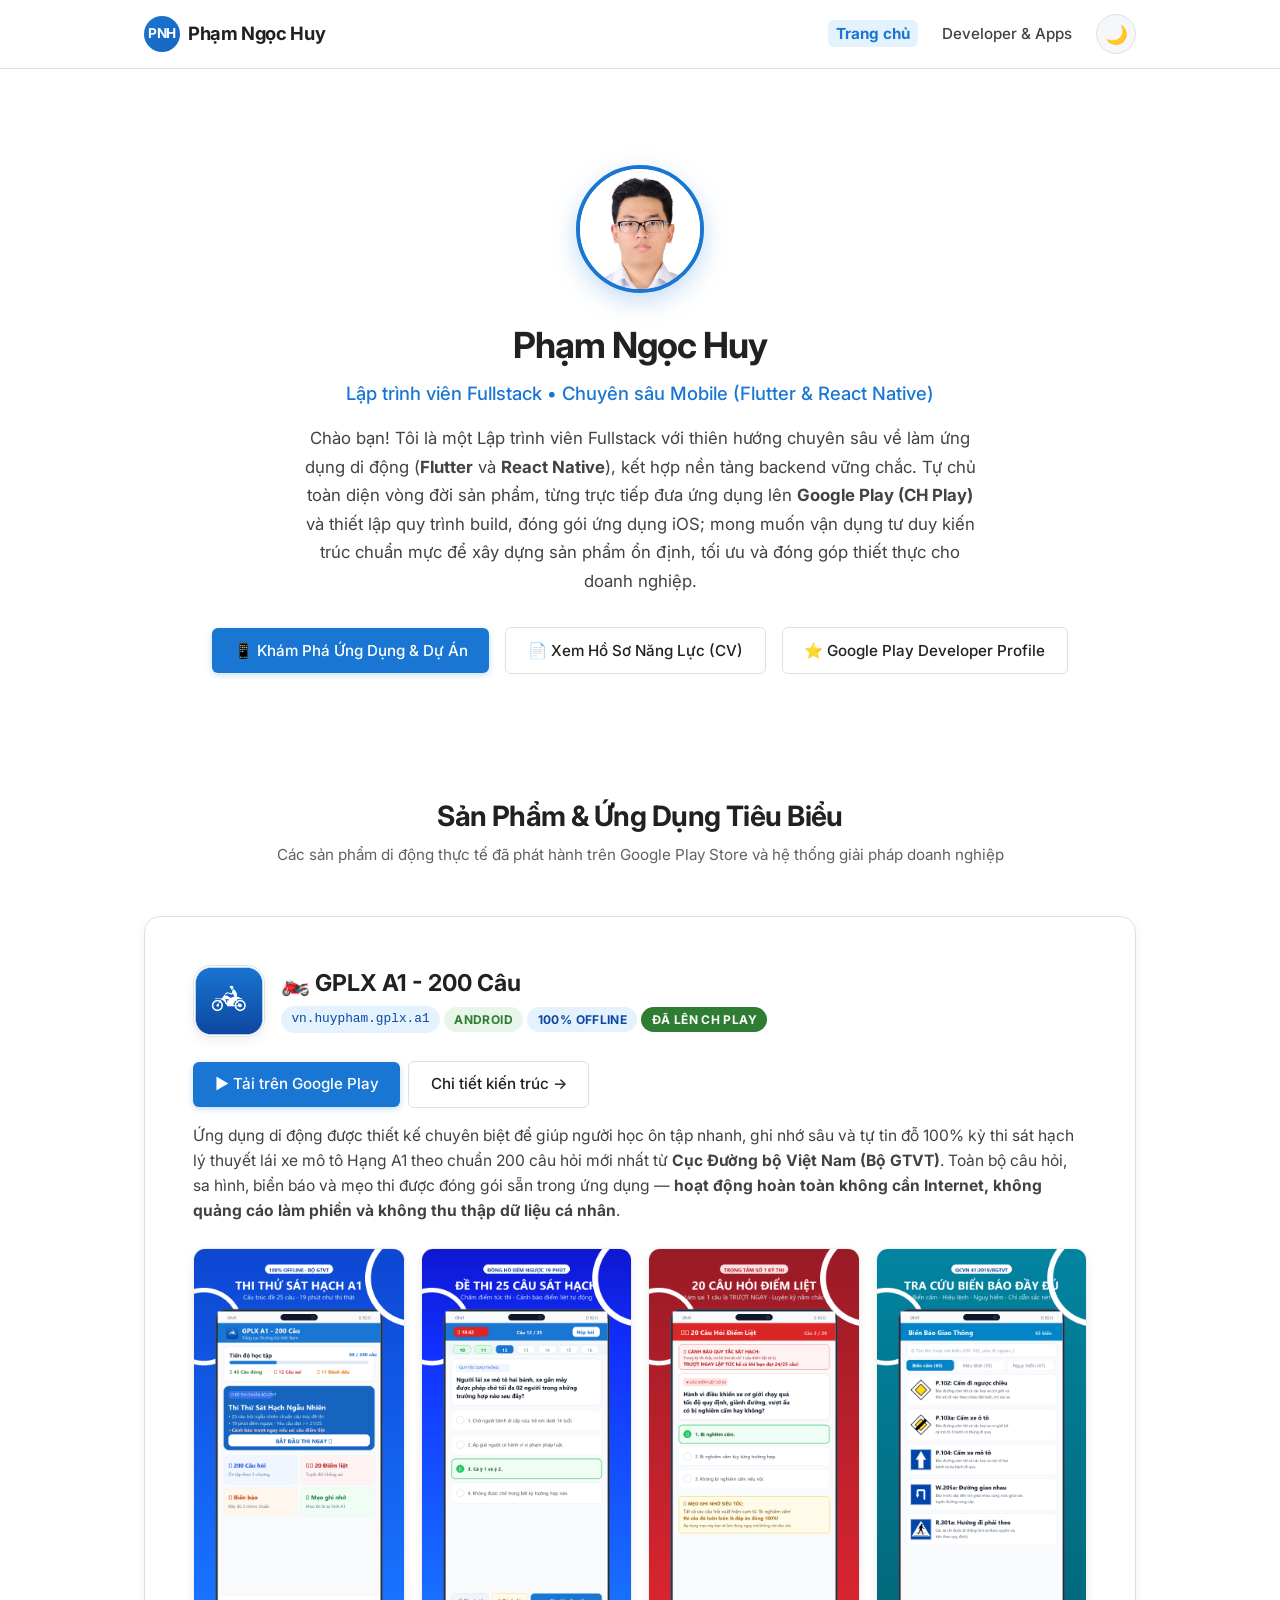
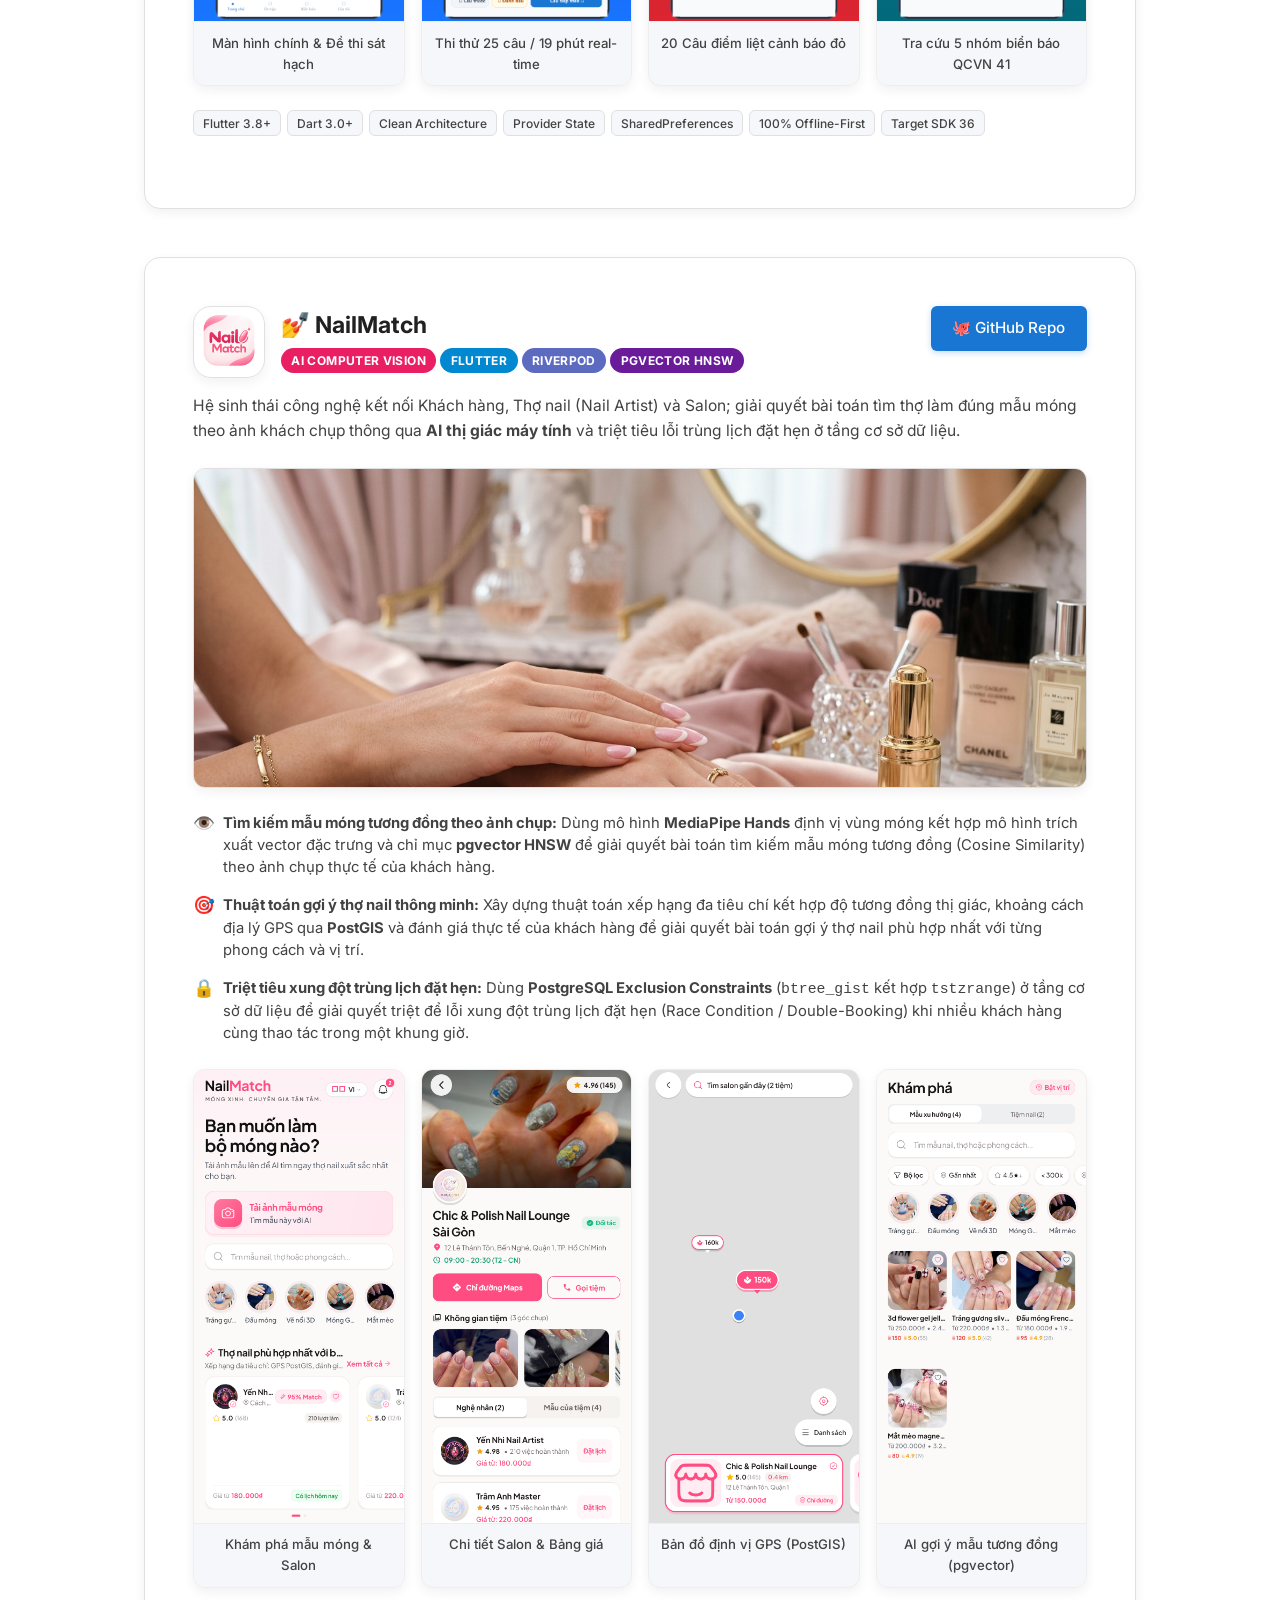
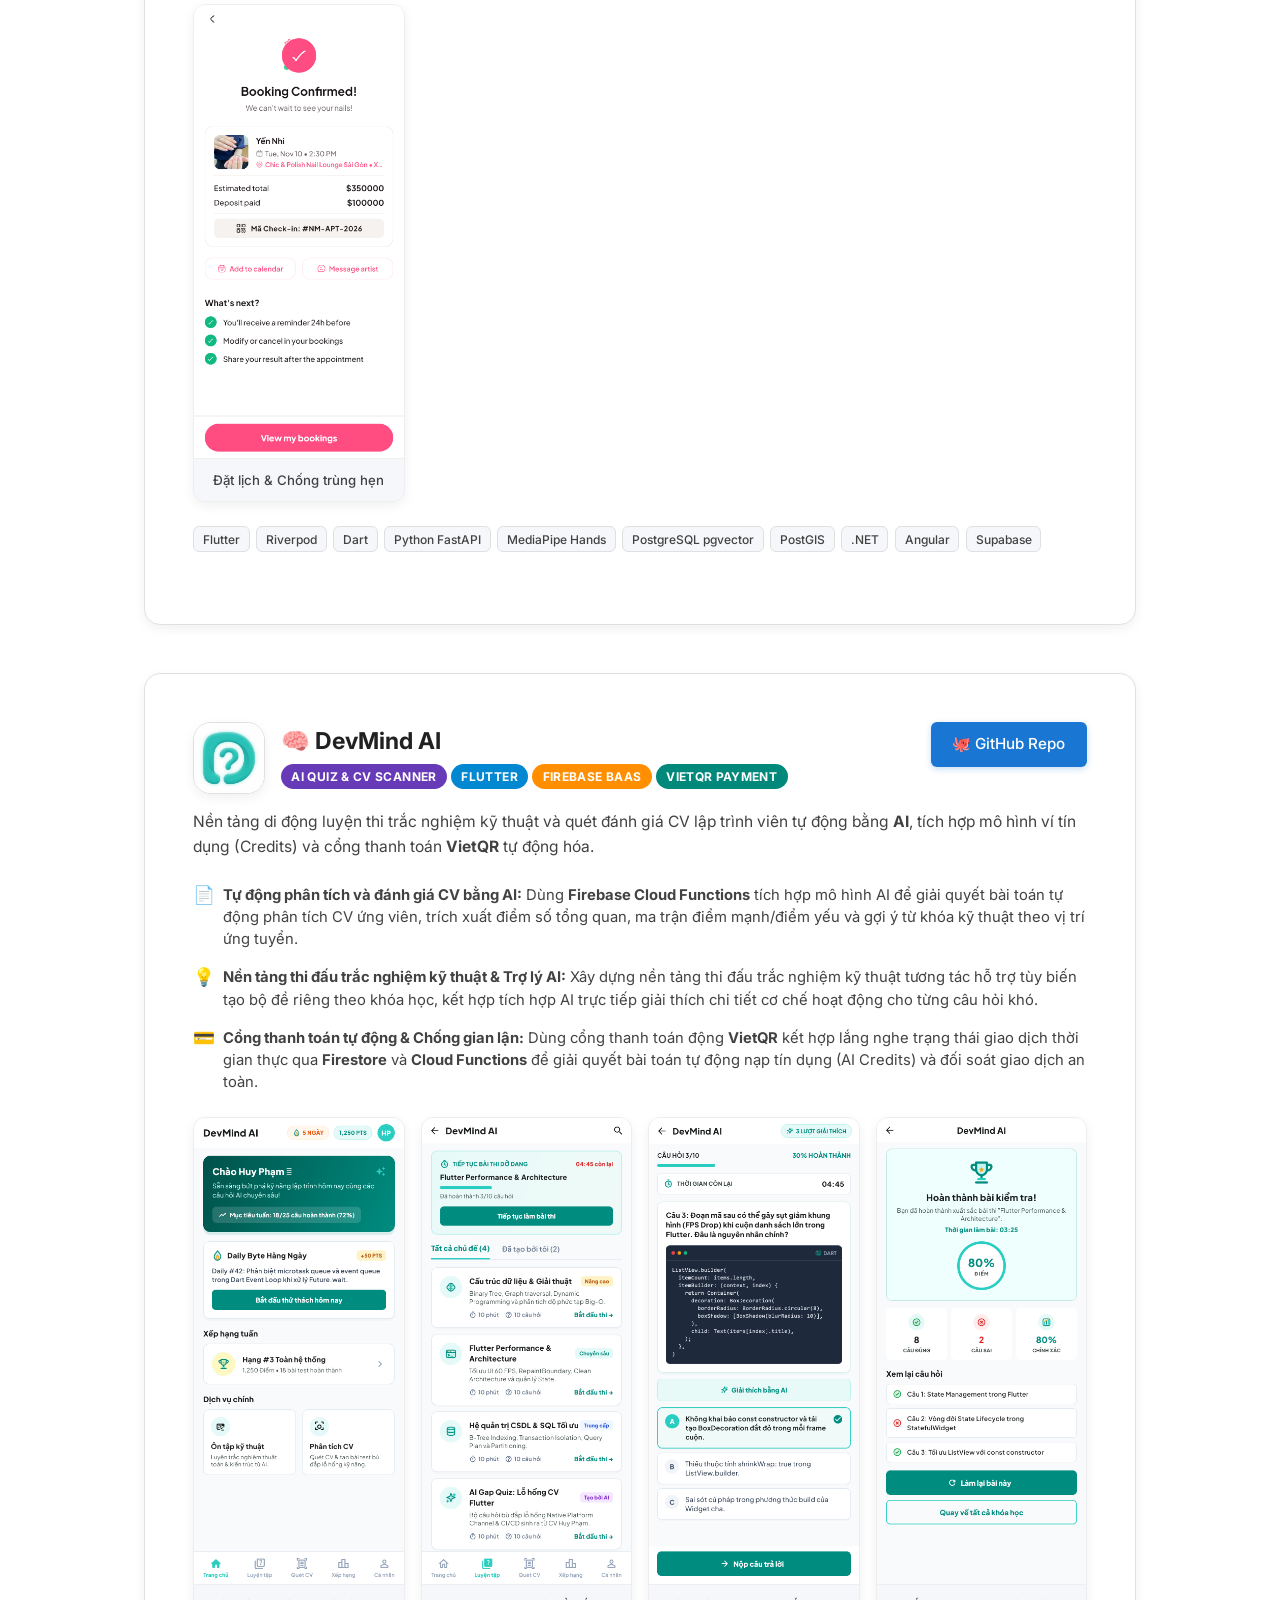
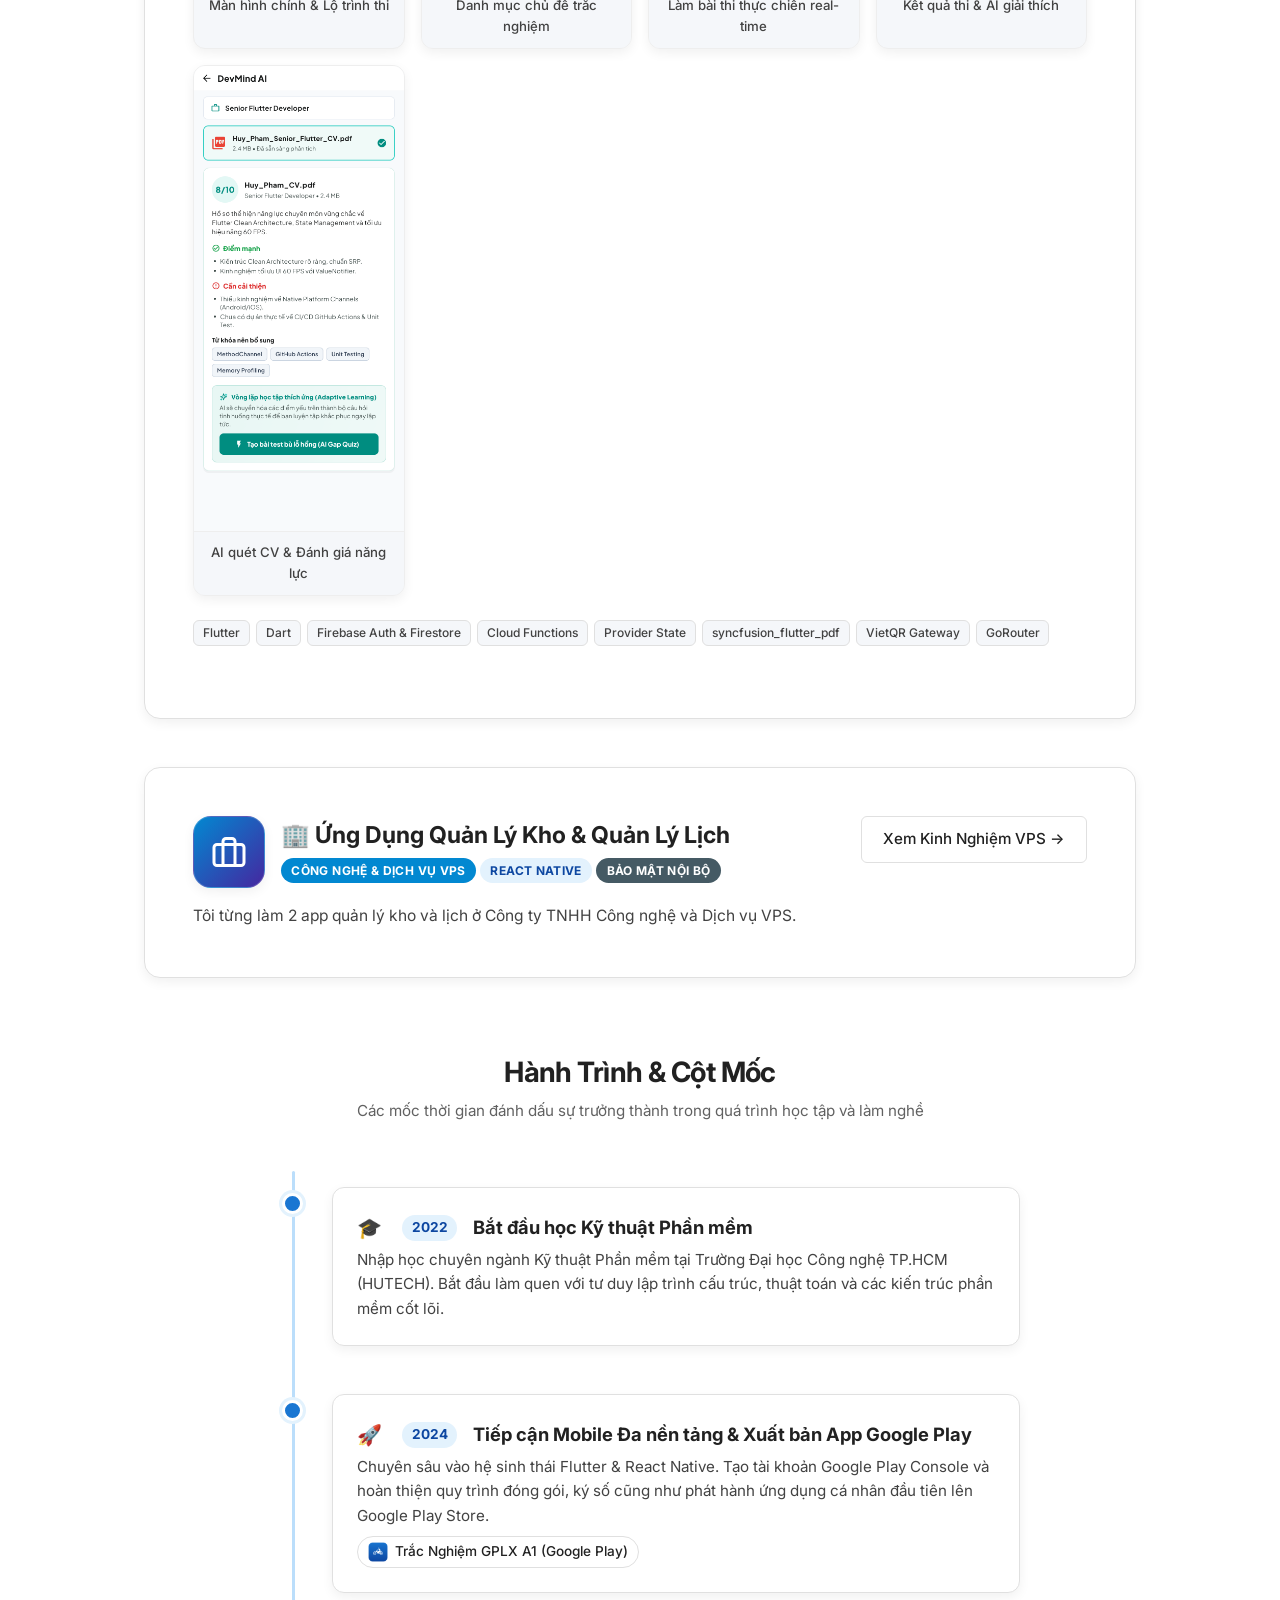
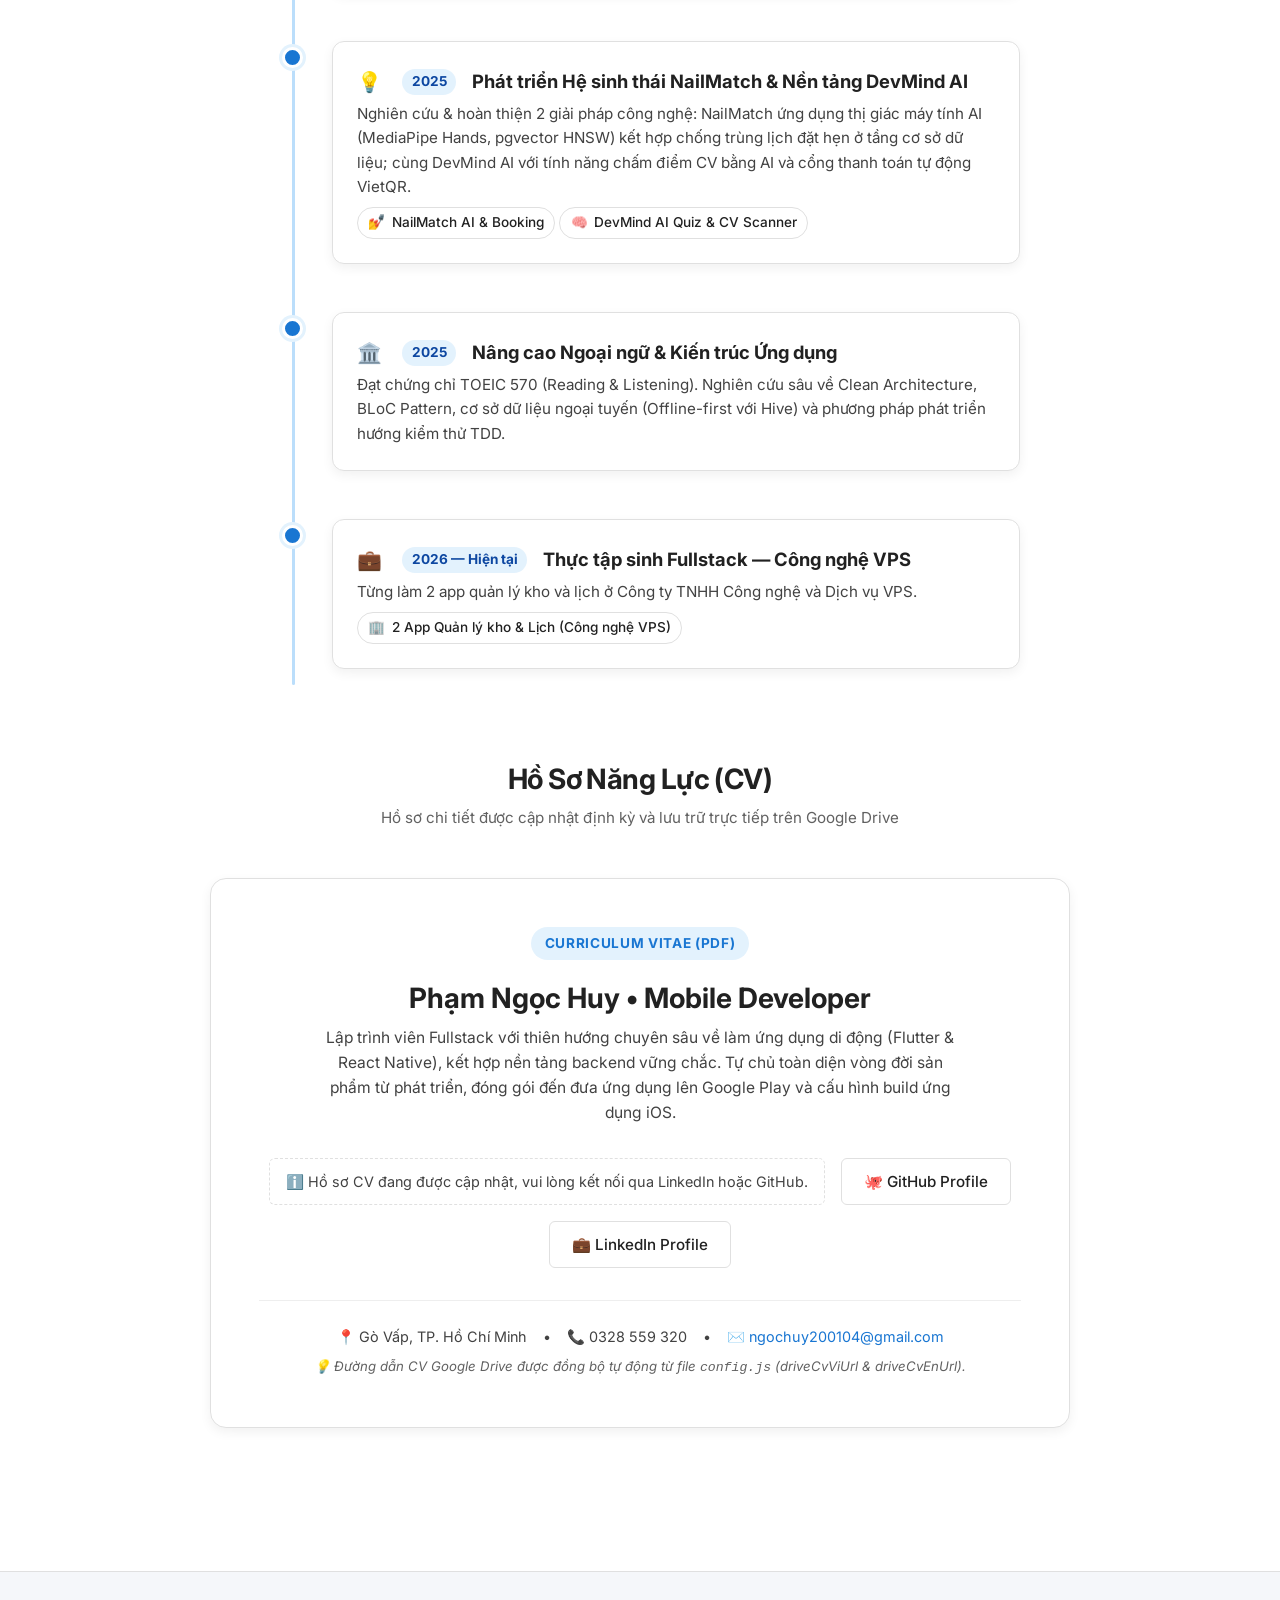
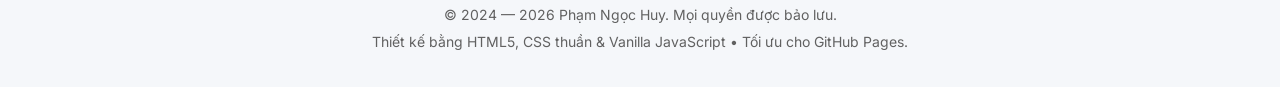
==== commit 9147c500: "feat(showcase): add screenshot galleries and official icons for NailMatch and DevMind apps" ====
--- a/index.html
+++ b/index.html
@@ -147,11 +147,7 @@
         <article id="app-nailmatch" class="home-app-card reveal">
           <div class="home-app-header">
             <div class="home-app-identity">
-              <div class="home-app-icon app-icon-squircle" style="background: linear-gradient(135deg, #F06292, #AD1457);" aria-label="Icon NailMatch">
-                <svg viewBox="0 0 24 24" width="36" height="36" fill="none" stroke="#FFFFFF" stroke-width="2" stroke-linecap="round" stroke-linejoin="round">
-                  <path d="m12 3-1.9 5.8a2 2 0 0 1-1.3 1.3L3 12l5.8 1.9a2 2 0 0 1 1.3 1.3L12 21l1.9-5.8a2 2 0 0 1 1.3-1.3L21 12l-5.8-1.9a2 2 0 0 1-1.3-1.3Z"></path>
-                </svg>
-              </div>
+              <img src="assets/nailmatch/logo.png" alt="Icon NailMatch" class="home-app-icon">
               <div class="home-app-info">
                 <h3 class="home-app-title">💅 NailMatch</h3>
                 <div class="home-app-badges">
@@ -193,6 +189,30 @@
             </li>
           </ul>
 
+          <!-- Screenshots Showcase Gallery -->
+          <div class="phone-gallery-scroll">
+            <div class="phone-mockup-card">
+              <img src="assets/nailmatch/01_home_discovery.png" alt="Màn hình khám phá salon &amp; xu hướng mẫu nail" class="phone-mockup-img" loading="lazy">
+              <span class="phone-mockup-caption">Khám phá mẫu móng &amp; Salon</span>
+            </div>
+            <div class="phone-mockup-card">
+              <img src="assets/nailmatch/02_salon_detail.png" alt="Chi tiết salon, bảng giá dịch vụ &amp; đội ngũ thợ" class="phone-mockup-img" loading="lazy">
+              <span class="phone-mockup-caption">Chi tiết Salon &amp; Bảng giá</span>
+            </div>
+            <div class="phone-mockup-card">
+              <img src="assets/nailmatch/03_map_discovery.png" alt="Bản đồ định vị tìm salon gần nhất GPS PostGIS" class="phone-mockup-img" loading="lazy">
+              <span class="phone-mockup-caption">Bản đồ định vị GPS (PostGIS)</span>
+            </div>
+            <div class="phone-mockup-card">
+              <img src="assets/nailmatch/04_inspiration_feed.png" alt="AI trích xuất vector và gợi ý mẫu móng tương đồng MediaPipe &amp; pgvector" class="phone-mockup-img" loading="lazy">
+              <span class="phone-mockup-caption">AI gợi ý mẫu tương đồng (pgvector)</span>
+            </div>
+            <div class="phone-mockup-card">
+              <img src="assets/nailmatch/05_booking_confirmation.png" alt="Xác nhận đặt lịch hẹn triệt tiêu xung đột giờ trùng lặp" class="phone-mockup-img" loading="lazy">
+              <span class="phone-mockup-caption">Đặt lịch &amp; Chống trùng hẹn</span>
+            </div>
+          </div>
+
           <!-- Tech Tags -->
           <div class="tech-tags" style="margin-top: var(--space-md);">
             <span class="tag">Flutter</span>
@@ -212,13 +232,7 @@
         <article id="app-devmind" class="home-app-card reveal">
           <div class="home-app-header">
             <div class="home-app-identity">
-              <div class="home-app-icon app-icon-squircle" style="background: linear-gradient(135deg, #7C4DFF, #4527A0);" aria-label="Icon DevMind AI">
-                <svg viewBox="0 0 24 24" width="36" height="36" fill="none" stroke="#FFFFFF" stroke-width="2" stroke-linecap="round" stroke-linejoin="round">
-                  <path d="M12 2a8 8 0 0 0-8 8c0 3.4 2.1 6.3 5.1 7.4V19a2 2 0 0 0 2 2h1.8a2 2 0 0 0 2-2v-1.6c3-.1 5.1-3 5.1-7.4a8 8 0 0 0-8-8z"></path>
-                  <path d="M9 22h6"></path>
-                  <path d="m9 10 2 2 4-4"></path>
-                </svg>
-              </div>
+              <img src="assets/devmind/logo_app.jpg" alt="Icon DevMind AI" class="home-app-icon">
               <div class="home-app-info">
                 <h3 class="home-app-title">🧠 DevMind AI</h3>
                 <div class="home-app-badges">
@@ -255,6 +269,30 @@
             </li>
           </ul>
 
+          <!-- Screenshots Showcase Gallery -->
+          <div class="phone-gallery-scroll">
+            <div class="phone-mockup-card">
+              <img src="assets/devmind/01_home_screen.png" alt="Màn hình chính &amp; Lộ trình luyện thi trắc nghiệm kỹ thuật" class="phone-mockup-img" loading="lazy">
+              <span class="phone-mockup-caption">Màn hình chính &amp; Lộ trình thi</span>
+            </div>
+            <div class="phone-mockup-card">
+              <img src="assets/devmind/02_quiz_catalog.png" alt="Danh mục chủ đề trắc nghiệm kỹ thuật và kiến trúc" class="phone-mockup-img" loading="lazy">
+              <span class="phone-mockup-caption">Danh mục chủ đề trắc nghiệm</span>
+            </div>
+            <div class="phone-mockup-card">
+              <img src="assets/devmind/03_quiz_question.png" alt="Phòng thi trắc nghiệm tương tác &amp; Đồng hồ bấm giờ real-time" class="phone-mockup-img" loading="lazy">
+              <span class="phone-mockup-caption">Làm bài thi thực chiến real-time</span>
+            </div>
+            <div class="phone-mockup-card">
+              <img src="assets/devmind/04_quiz_result.png" alt="Kết quả bài thi &amp; Trợ lý AI giải thích chi tiết đáp án" class="phone-mockup-img" loading="lazy">
+              <span class="phone-mockup-caption">Kết quả thi &amp; AI giải thích</span>
+            </div>
+            <div class="phone-mockup-card">
+              <img src="assets/devmind/05_cv_scanner.png" alt="AI tự động quét CV &amp; Phân tích ma trận kỹ năng chuyên sâu" class="phone-mockup-img" loading="lazy">
+              <span class="phone-mockup-caption">AI quét CV &amp; Đánh giá năng lực</span>
+            </div>
+          </div>
+
           <!-- Tech Tags -->
           <div class="tech-tags" style="margin-top: var(--space-md);">
             <span class="tag">Flutter</span>
--- a/css/style.css
+++ b/css/style.css
@@ -1448,6 +1448,11 @@
   .card-grid {
     grid-template-columns: 1fr;
   }
+
+  .phone-gallery-scroll {
+    grid-template-columns: repeat(auto-fit, minmax(140px, 1fr));
+    gap: var(--space-sm);
+  }
 }
 
 /* --------------------------------------------------------------------------
